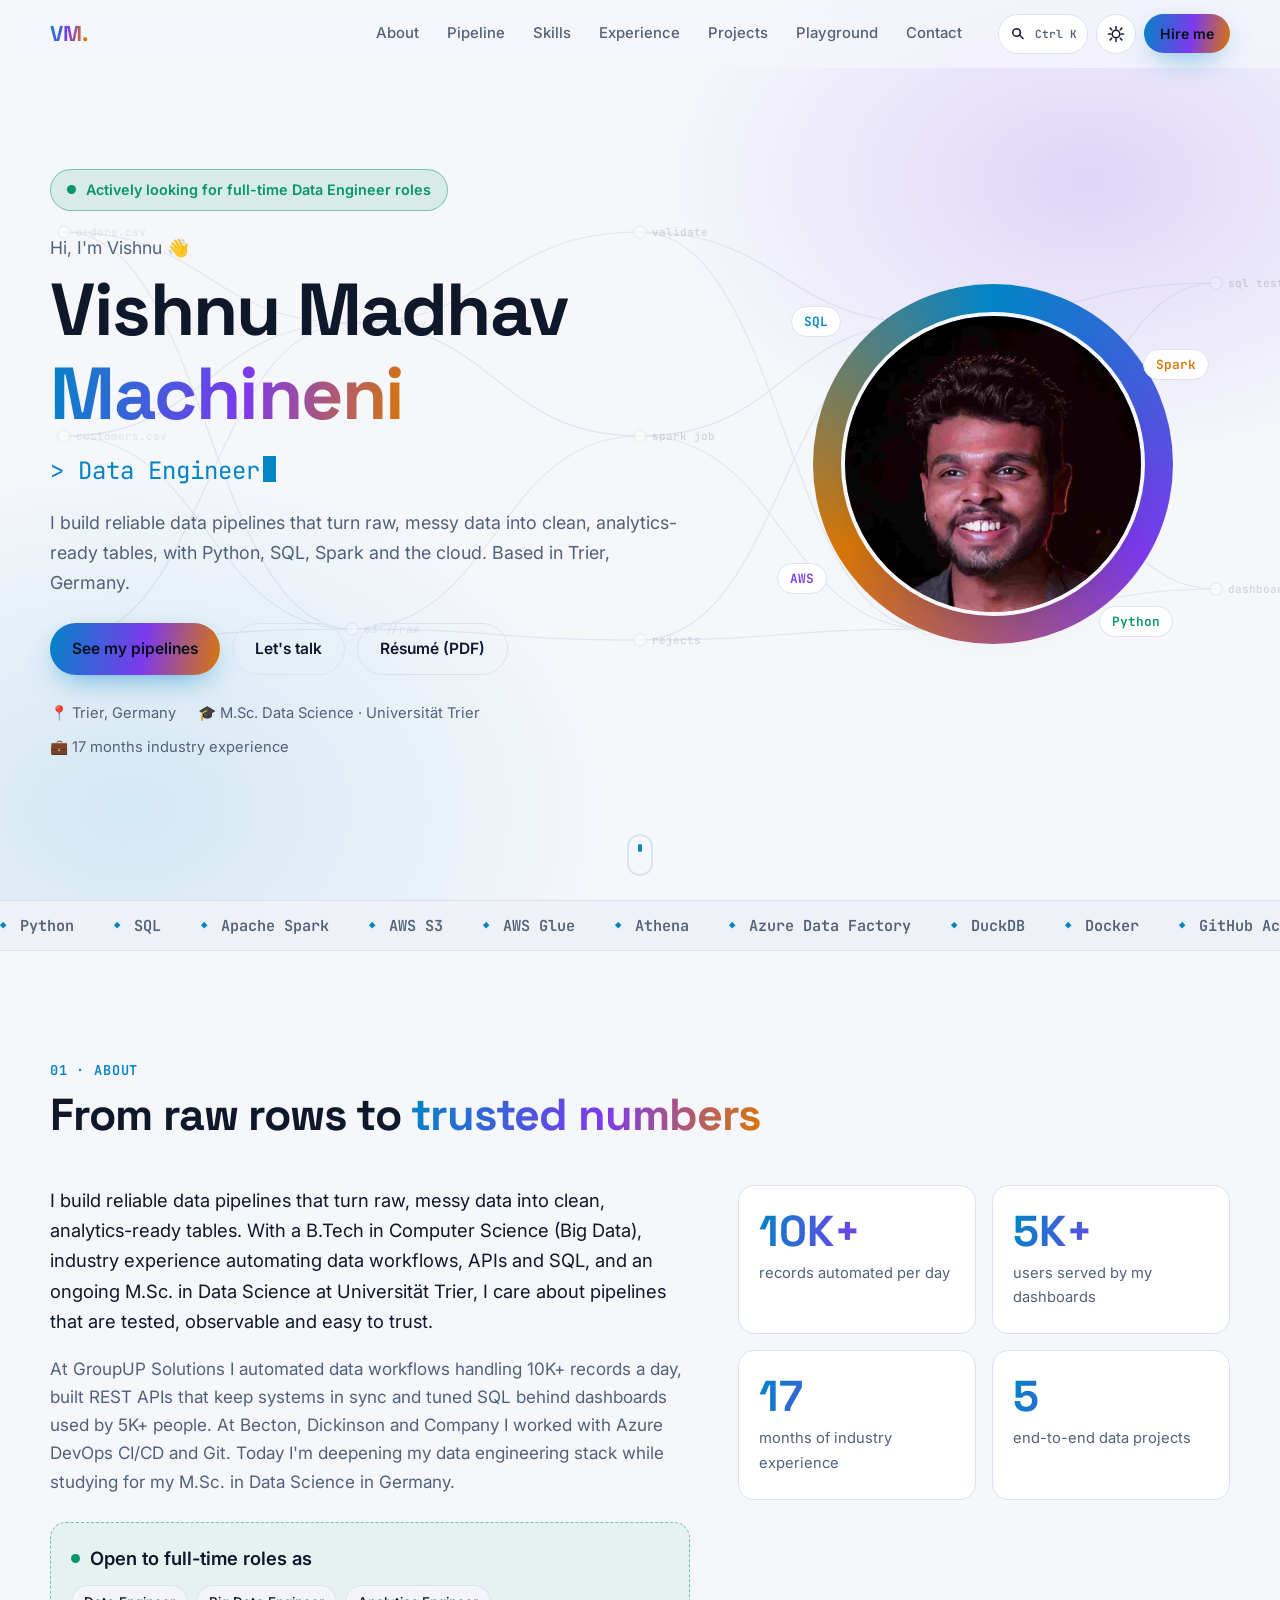
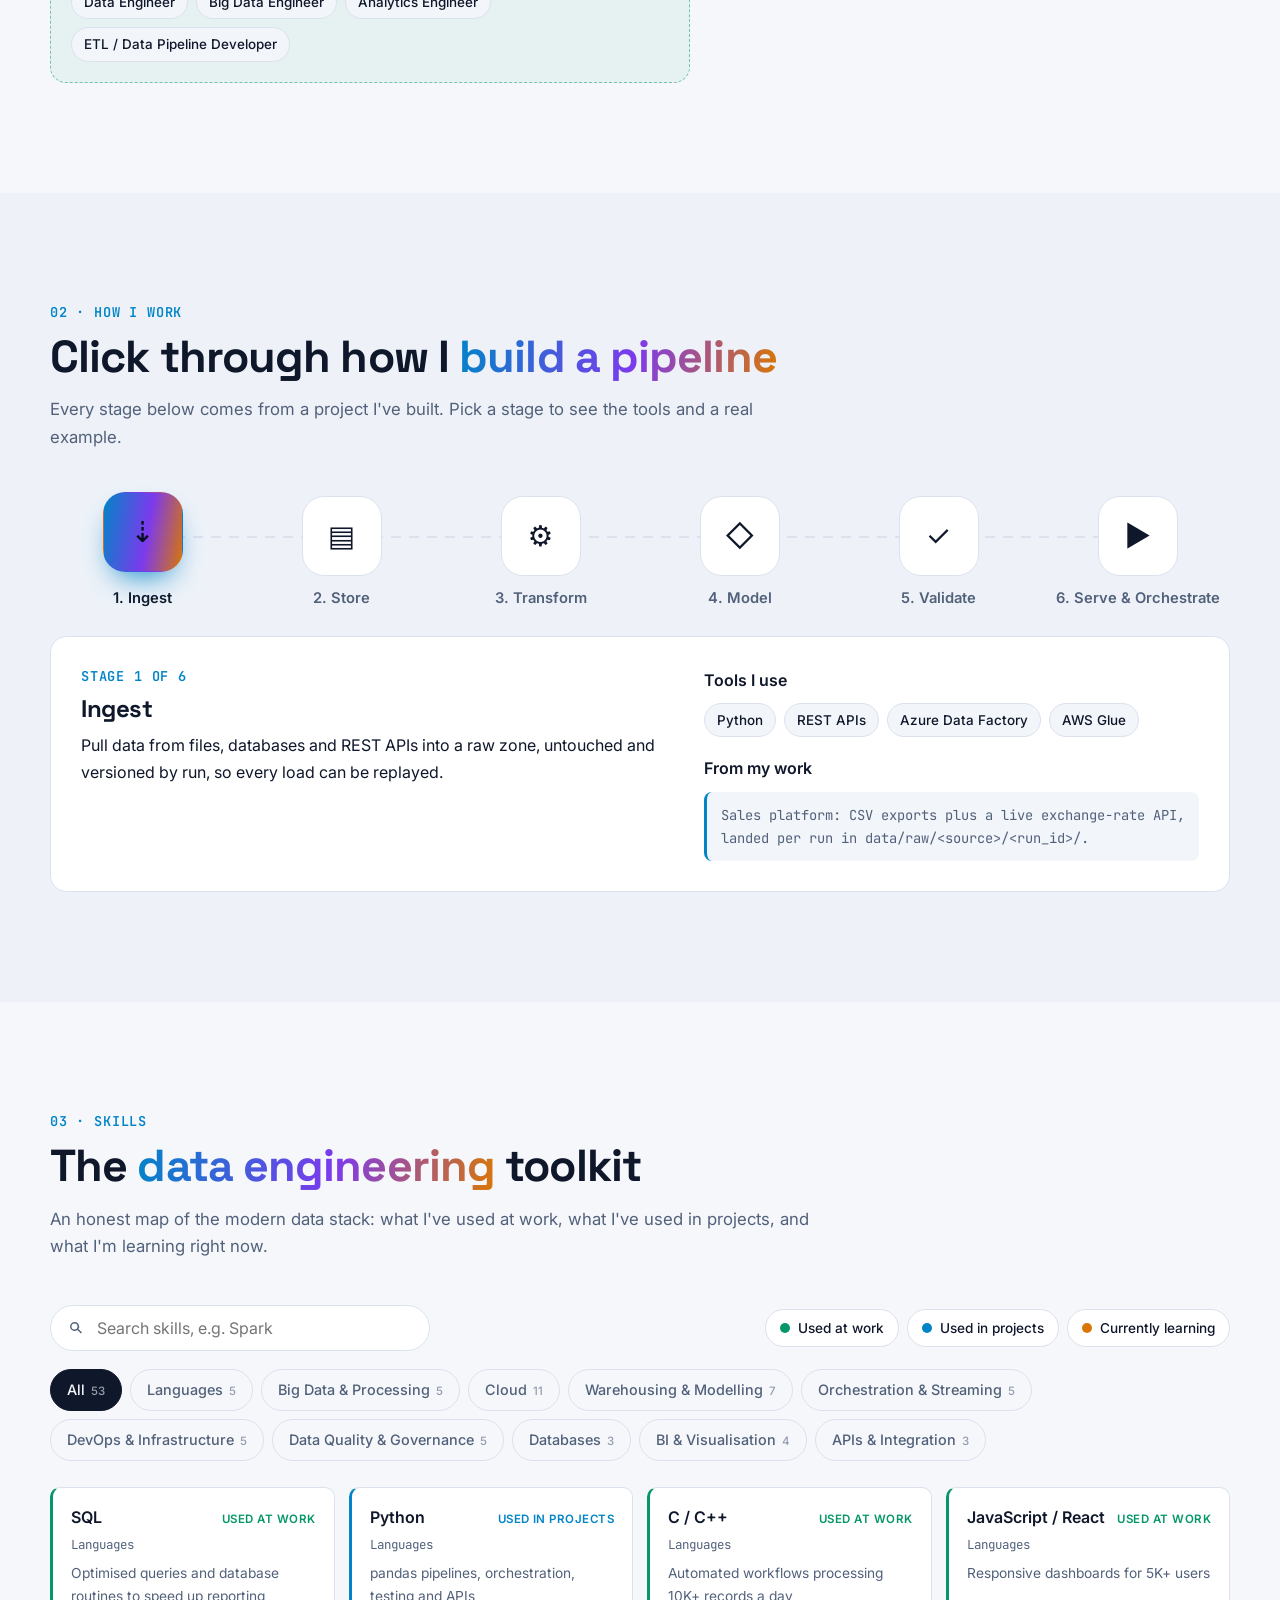
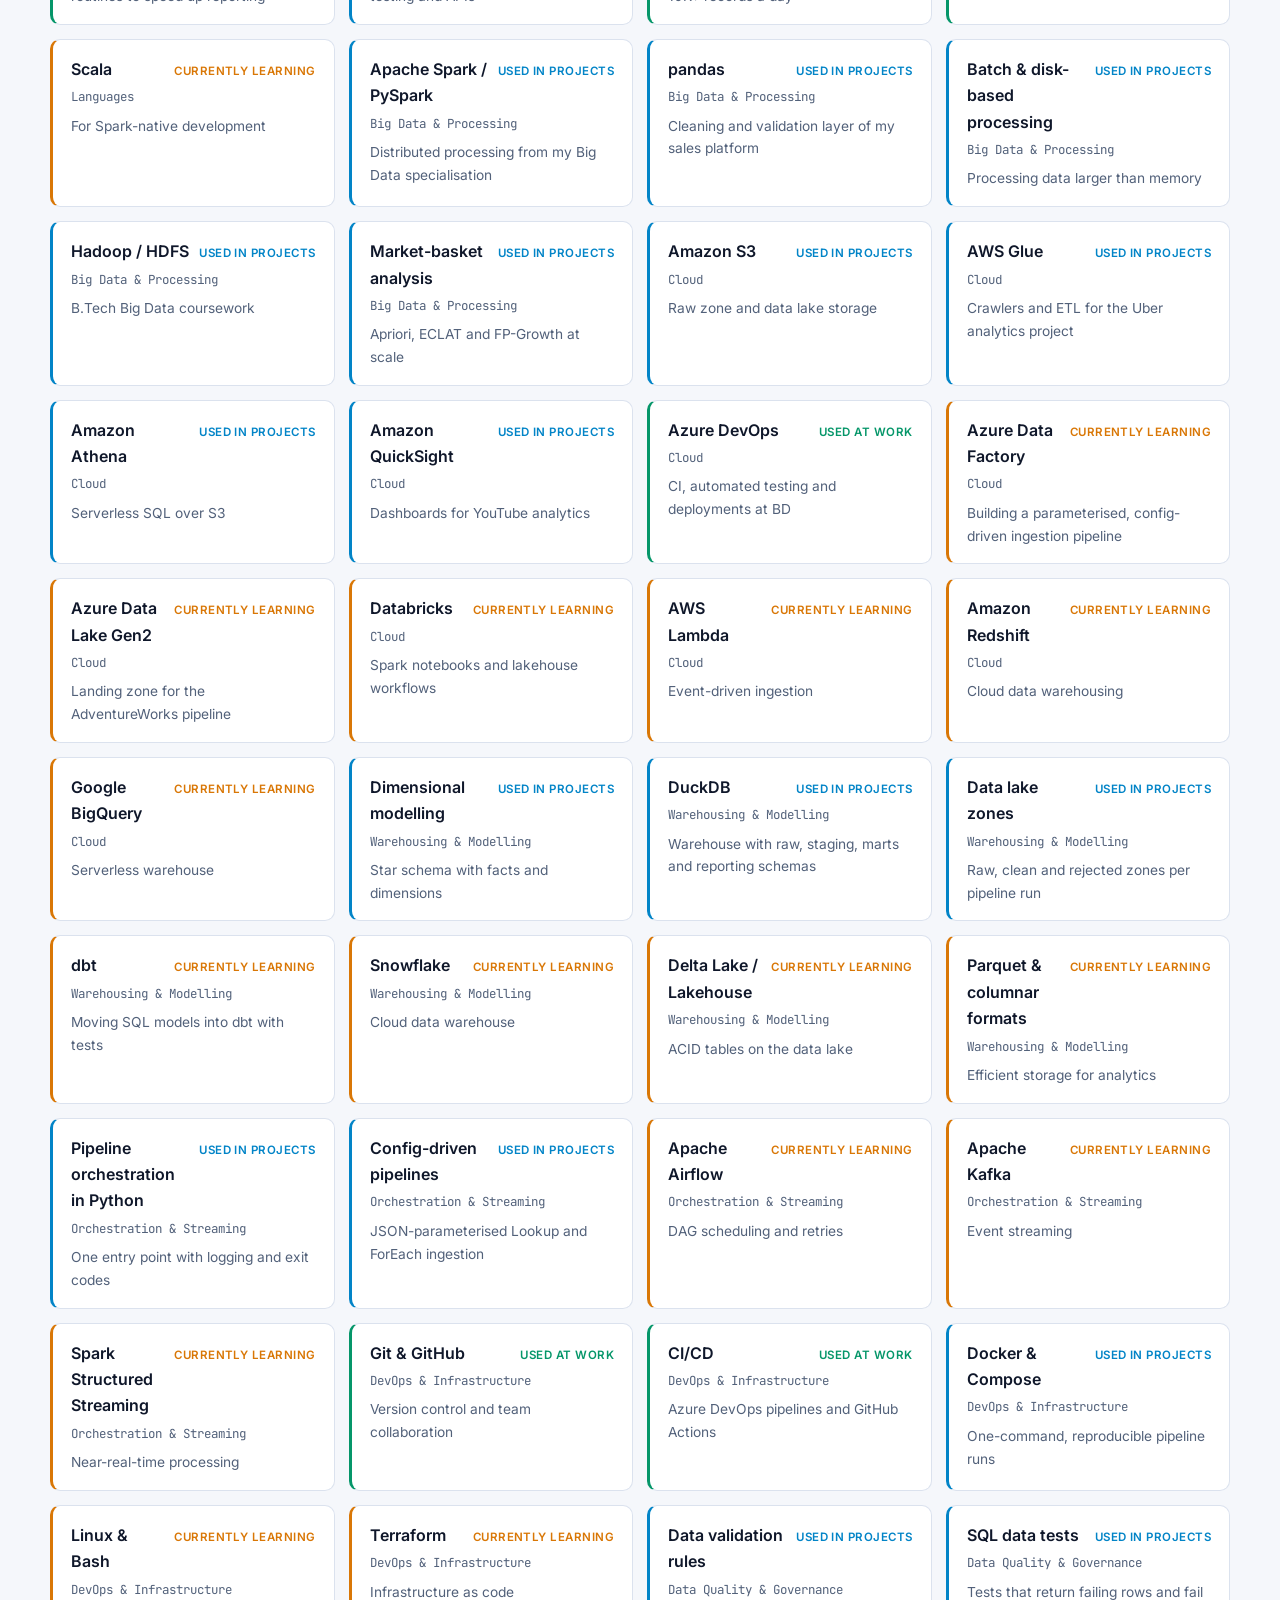
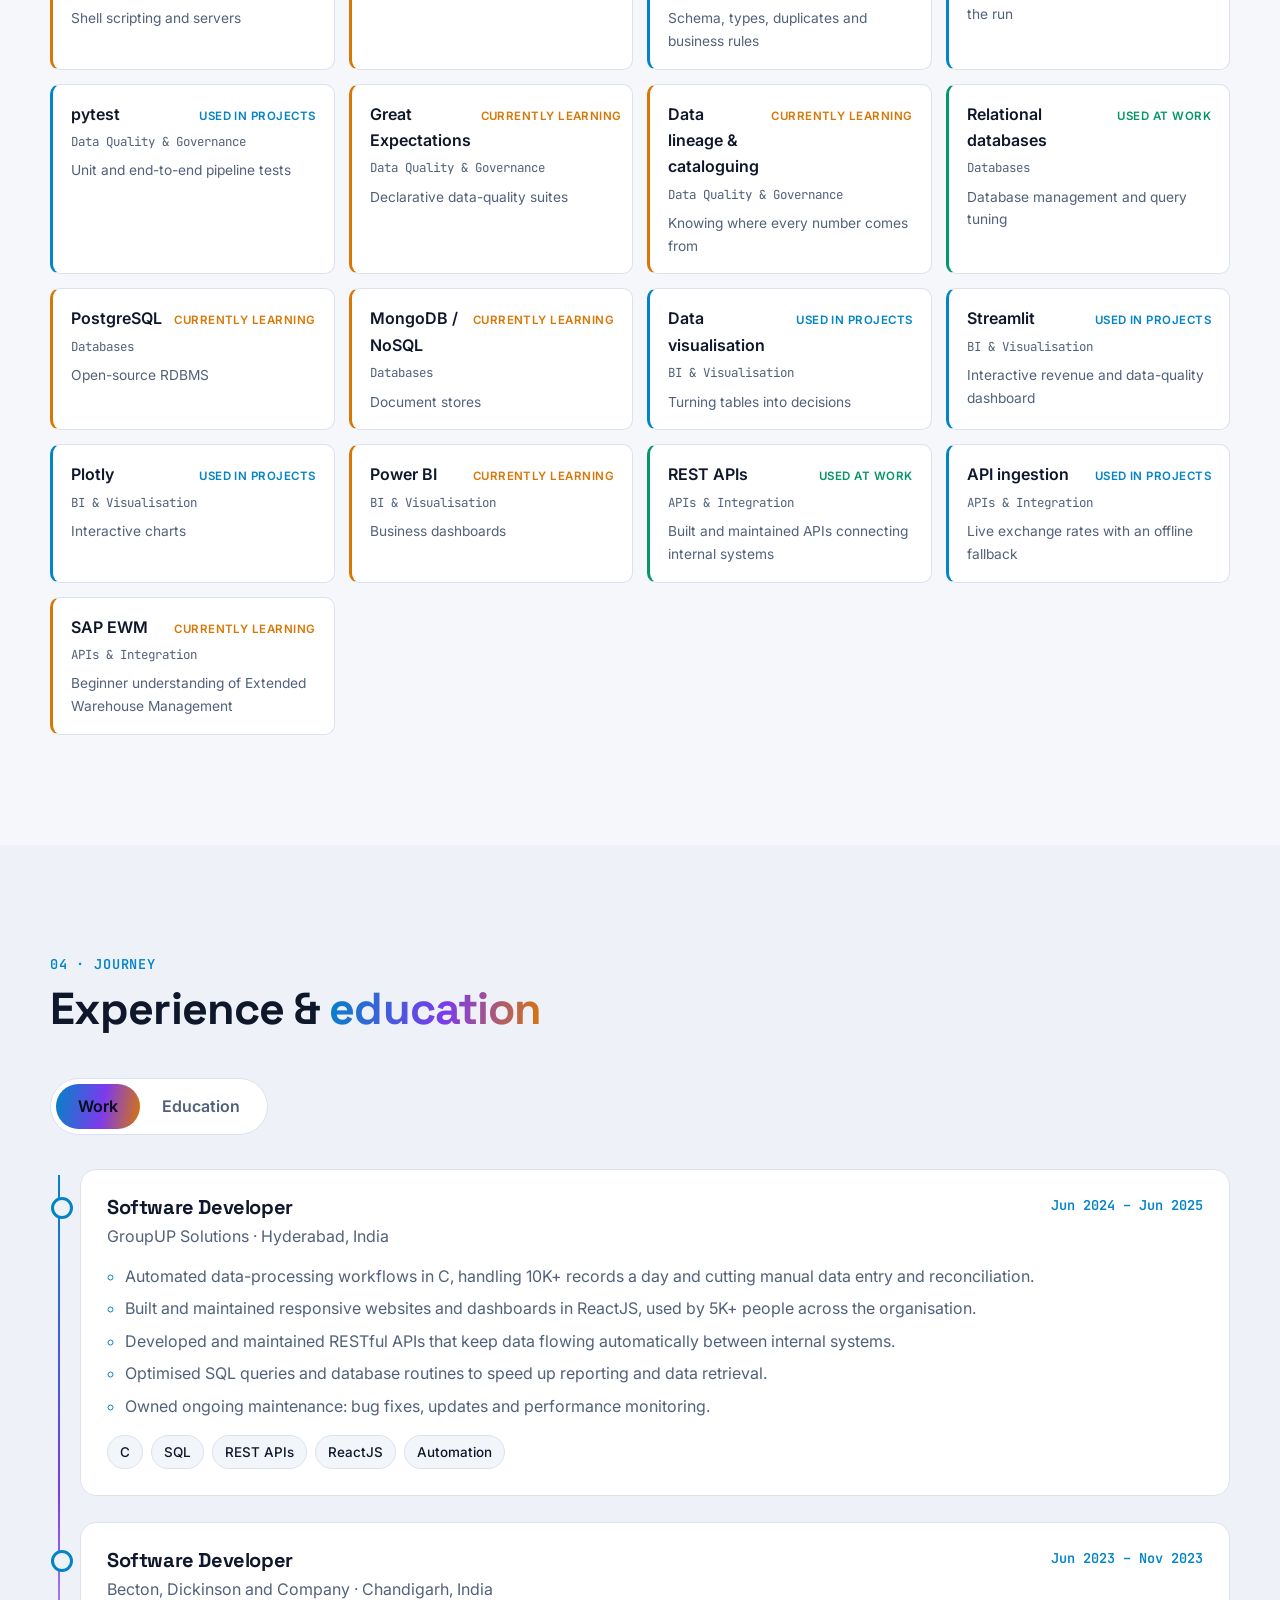
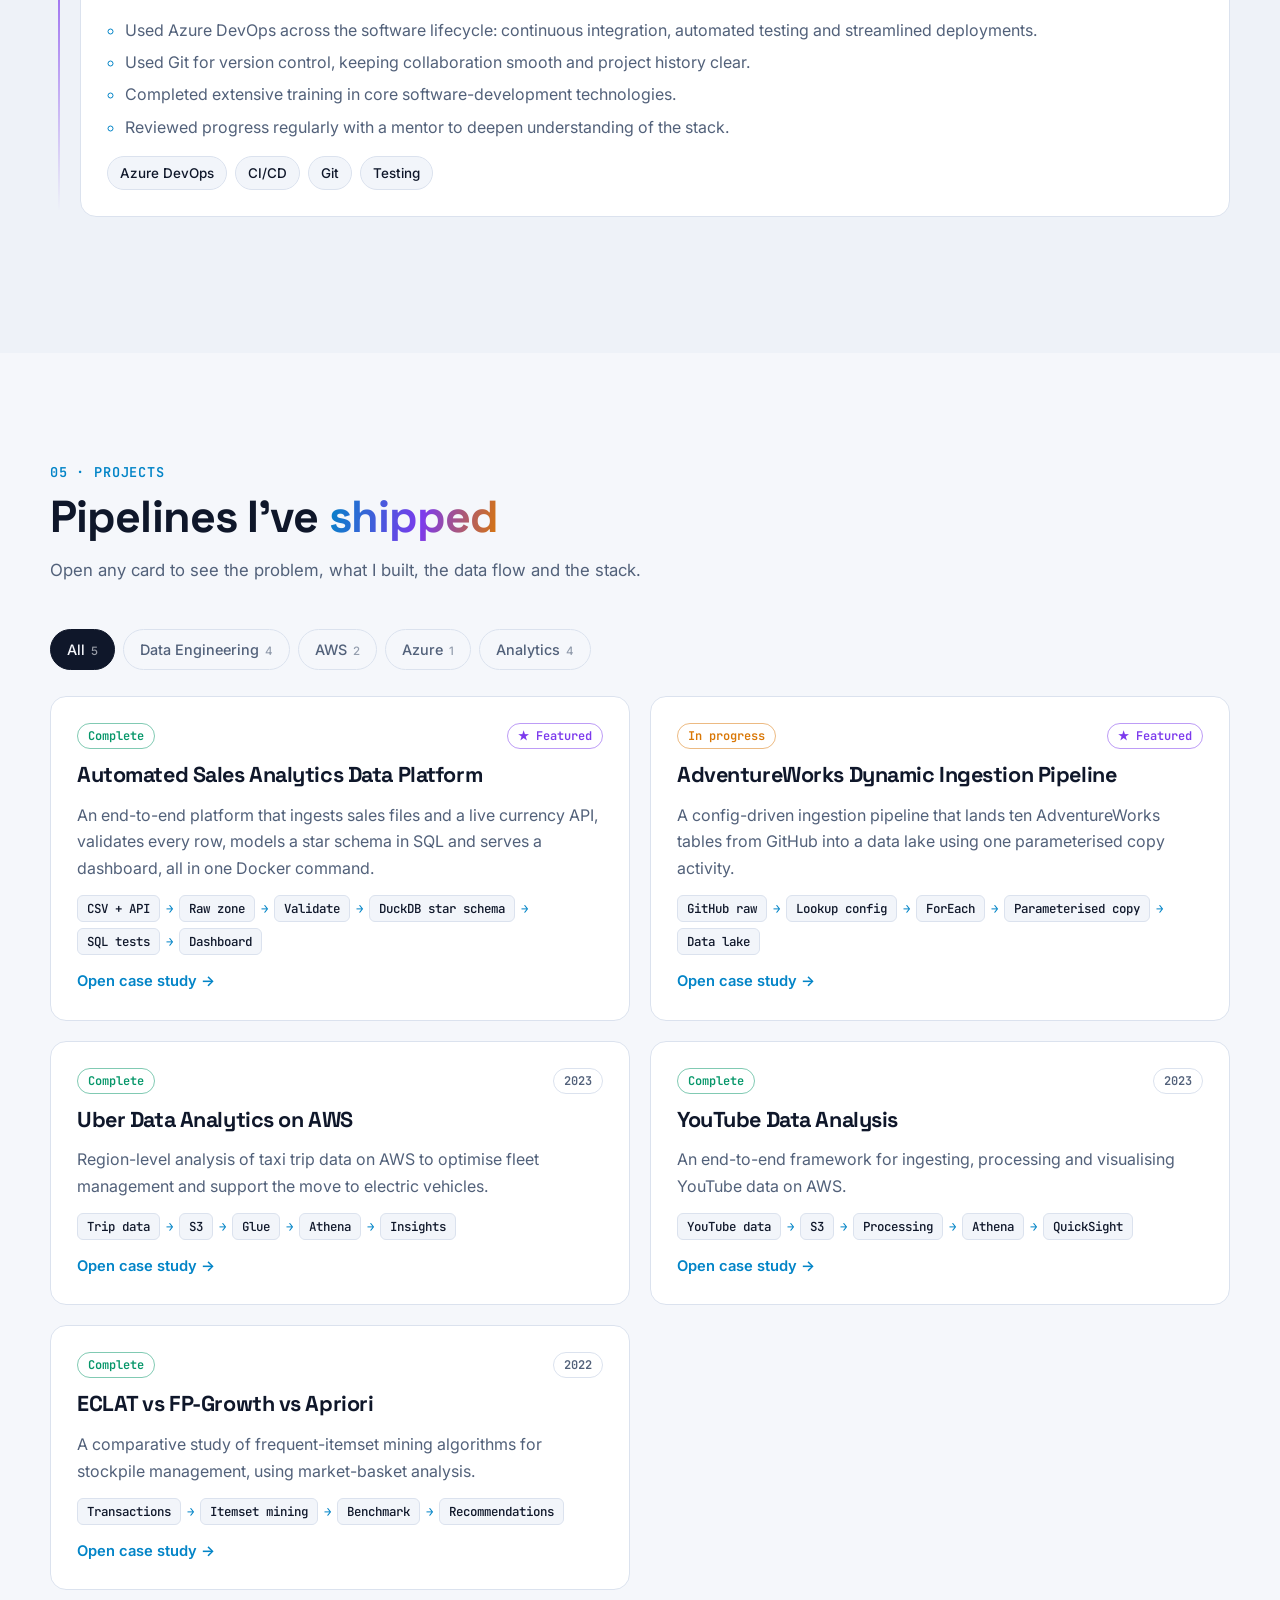
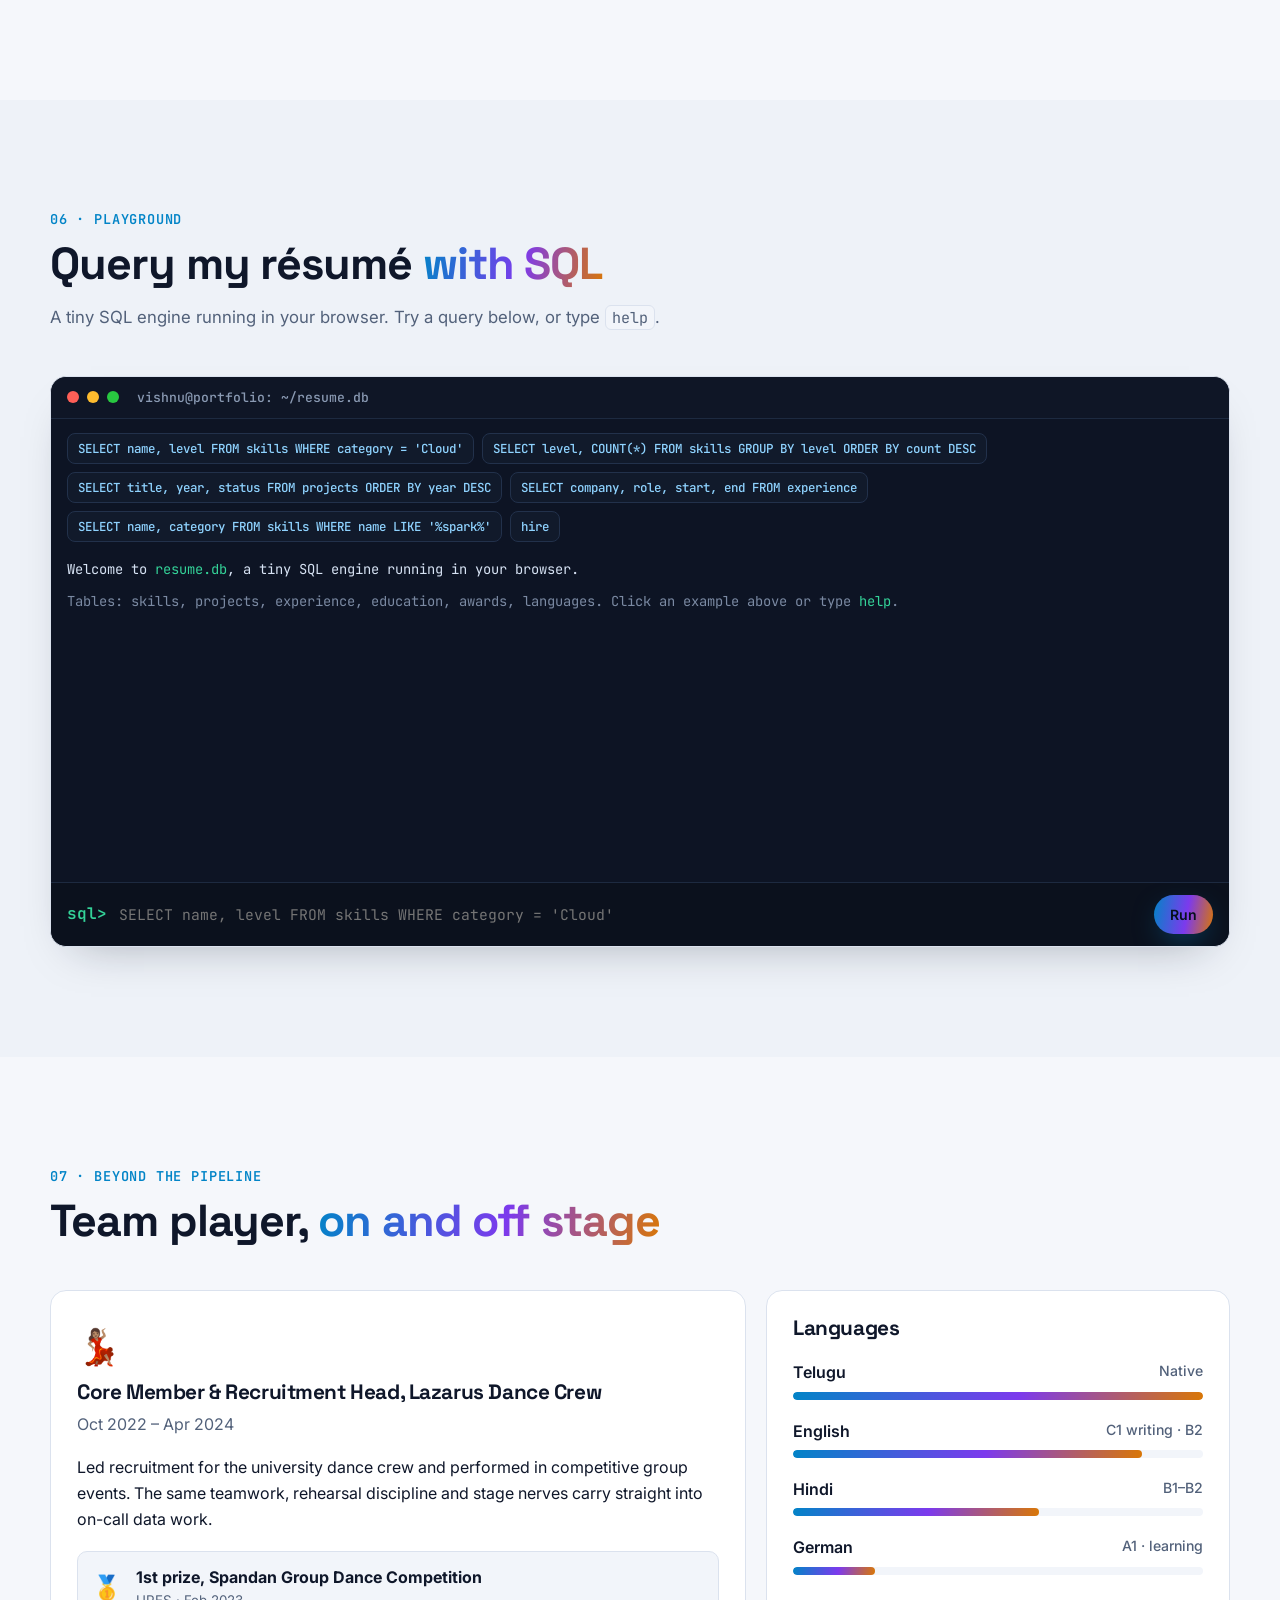
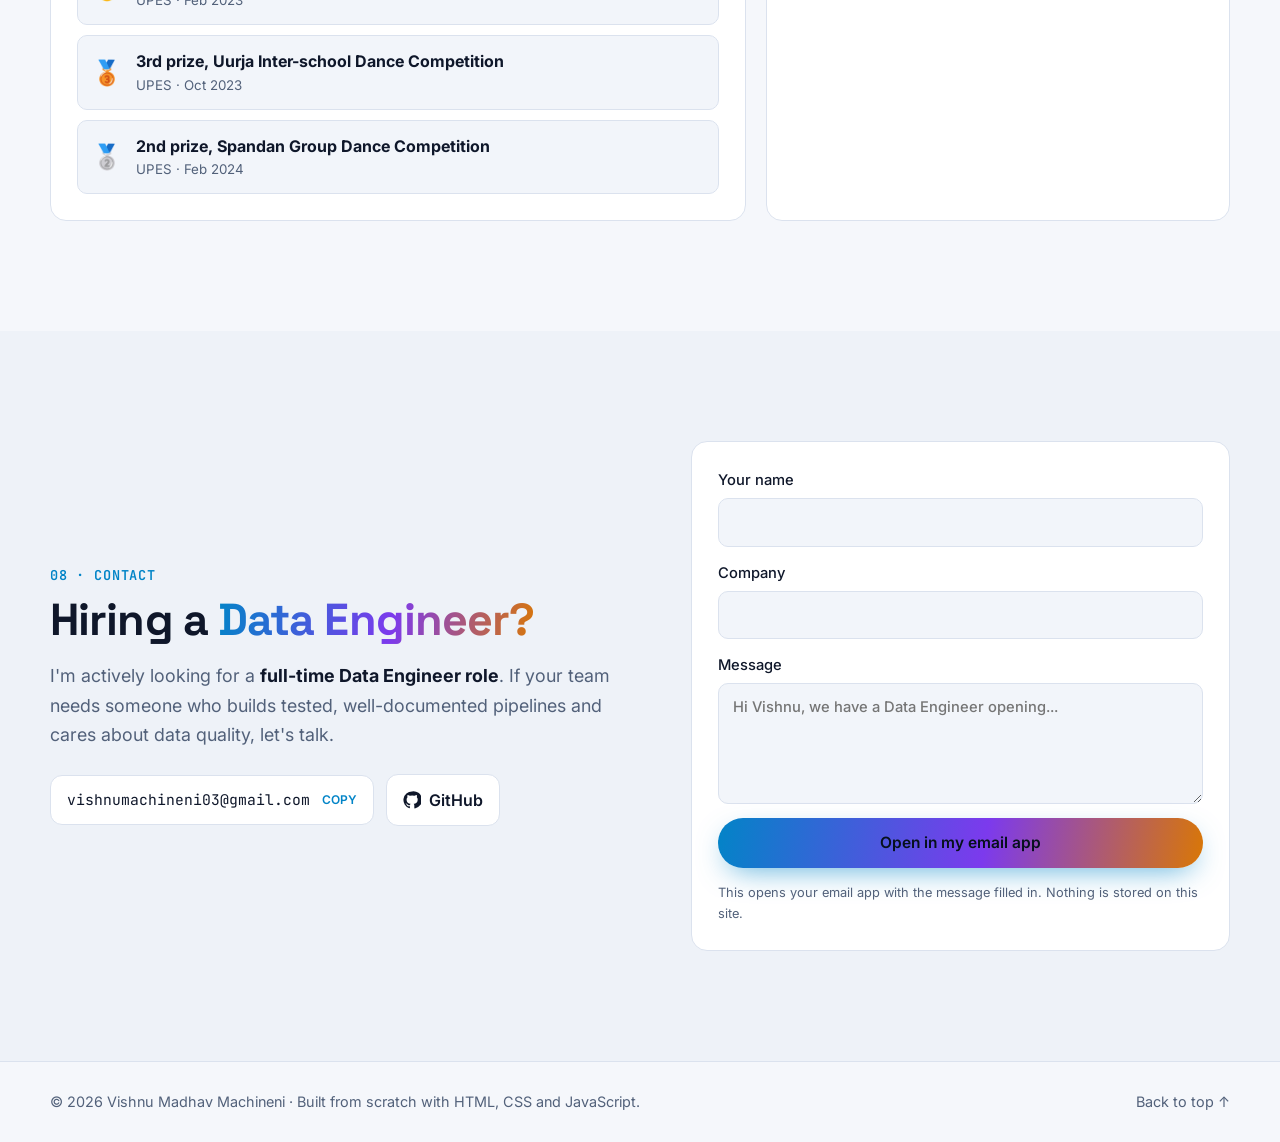
==== index.html @ 9575be9a "Build Data Engineer portfolio site from scratch Interactive single-page portfolio: animated pipeline" ====
<!doctype html>
<html lang="en" data-theme="dark">
<head>
  <meta charset="utf-8">
  <meta name="viewport" content="width=device-width, initial-scale=1">
  <title>Vishnu Madhav Machineni · Data Engineer</title>
  <meta name="description" content="Vishnu Madhav Machineni is a Data Engineer in Trier, Germany building reliable ETL/ELT pipelines with Python, SQL, Spark and AWS/Azure. Actively looking for full-time Data Engineer roles.">
  <meta name="author" content="Vishnu Madhav Machineni">
  <meta name="theme-color" content="#0a0e17">
  <link rel="icon" href="assets/img/favicon.svg" type="image/svg+xml">
  <link rel="canonical" href="https://vishnumac03.github.io/">

  <meta property="og:type" content="website">
  <meta property="og:title" content="Vishnu Madhav Machineni · Data Engineer">
  <meta property="og:description" content="Building reliable data pipelines with Python, SQL, Spark and the cloud. Actively looking for full-time Data Engineer roles.">
  <meta property="og:image" content="https://vishnumac03.github.io/assets/img/og-card.png">
  <meta property="og:url" content="https://vishnumac03.github.io/">
  <meta name="twitter:card" content="summary_large_image">

  <link rel="preconnect" href="https://fonts.googleapis.com">
  <link rel="preconnect" href="https://fonts.gstatic.com" crossorigin>
  <link href="https://fonts.googleapis.com/css2?family=Inter:wght@400;500;600;700&family=JetBrains+Mono:wght@400;600&family=Space+Grotesk:wght@500;600;700&display=swap" rel="stylesheet">
  <link rel="stylesheet" href="assets/css/style.css">

  <script>
    // apply the saved or system theme before first paint
    (function () {
      var t = null;
      try { t = localStorage.getItem("theme"); } catch (e) {}
      if (!t) t = window.matchMedia && window.matchMedia("(prefers-color-scheme: light)").matches ? "light" : "dark";
      document.documentElement.setAttribute("data-theme", t);
    })();
  </script>
  <script type="application/ld+json">
  {
    "@context": "https://schema.org",
    "@type": "Person",
    "name": "Vishnu Madhav Machineni",
    "jobTitle": "Data Engineer",
    "email": "mailto:vishnumachineni03@gmail.com",
    "address": { "@type": "PostalAddress", "addressLocality": "Trier", "addressCountry": "DE" },
    "alumniOf": ["University of Petroleum and Energy Studies"],
    "affiliation": "Universität Trier",
    "sameAs": ["https://github.com/VISHNUMAC03"]
  }
  </script>
</head>
<body>
  <a class="skip-link" href="#main">Skip to content</a>
  <div class="progress" aria-hidden="true"><span id="progress-bar"></span></div>

  <header class="nav" id="nav">
    <div class="nav__inner container">
      <a class="logo" href="#top" aria-label="Back to top">
        <span class="logo__mark">VM</span><span class="logo__dot">.</span>
      </a>
      <nav class="nav__links" id="nav-links" aria-label="Primary">
        <a href="#about">About</a>
        <a href="#pipeline">Pipeline</a>
        <a href="#skills">Skills</a>
        <a href="#experience">Experience</a>
        <a href="#projects">Projects</a>
        <a href="#playground">Playground</a>
        <a href="#contact">Contact</a>
      </nav>
      <div class="nav__actions">
        <button class="icon-btn" id="palette-btn" type="button" aria-label="Open command palette" title="Command palette (Ctrl+K)">
          <svg viewBox="0 0 24 24" aria-hidden="true"><path d="M10 4a6 6 0 1 0 3.9 10.6l4.7 4.7 1.4-1.4-4.7-4.7A6 6 0 0 0 10 4Zm0 2a4 4 0 1 1 0 8 4 4 0 0 1 0-8Z"/></svg>
          <kbd>Ctrl K</kbd>
        </button>
        <button class="icon-btn" id="theme-btn" type="button" aria-label="Toggle light and dark theme">
          <svg class="i-sun" viewBox="0 0 24 24" aria-hidden="true"><path d="M12 7a5 5 0 1 0 0 10 5 5 0 0 0 0-10Zm0-5h0v3m0 14v3M4.2 4.2l2.1 2.1m11.4 11.4 2.1 2.1M2 12h3m14 0h3M4.2 19.8l2.1-2.1M17.7 6.3l2.1-2.1" stroke="currentColor" stroke-width="2" fill="none" stroke-linecap="round"/></svg>
          <svg class="i-moon" viewBox="0 0 24 24" aria-hidden="true"><path d="M20 14.5A8.5 8.5 0 0 1 9.5 4a8.5 8.5 0 1 0 10.5 10.5Z"/></svg>
        </button>
        <a class="btn btn--small btn--primary nav__hire" href="#contact">Hire me</a>
        <button class="icon-btn nav__burger" id="burger" type="button" aria-label="Open menu" aria-expanded="false" aria-controls="nav-links">
          <span></span><span></span><span></span>
        </button>
      </div>
    </div>
  </header>

  <main id="main">
    <!-- HERO -->
    <section class="hero" id="top">
      <canvas id="hero-canvas" aria-hidden="true"></canvas>
      <div class="container hero__grid">
        <div class="hero__copy">
          <a class="status" href="#contact">
            <span class="status__dot"></span>
            Actively looking for full-time Data Engineer roles
          </a>
          <p class="hero__hello">Hi, I'm Vishnu 👋</p>
          <h1 class="hero__name">Vishnu Madhav <span class="grad">Machineni</span></h1>
          <p class="hero__role" aria-live="polite">
            <span class="mono">&gt;</span> <span id="typed">Data Engineer</span><span class="caret" aria-hidden="true"></span>
          </p>
          <p class="hero__lead">
            I build reliable data pipelines that turn raw, messy data into clean, analytics-ready tables,
            with Python, SQL, Spark and the cloud. Based in Trier, Germany.
          </p>
          <div class="hero__cta">
            <a class="btn btn--primary" href="#projects">See my pipelines</a>
            <a class="btn btn--ghost" href="#contact">Let's talk</a>
            <button class="btn btn--ghost" type="button" data-action="print">Résumé (PDF)</button>
          </div>
          <ul class="hero__meta">
            <li><span class="mono">📍</span> Trier, Germany</li>
            <li><span class="mono">🎓</span> M.Sc. Data Science · Universität Trier</li>
            <li><span class="mono">💼</span> 17 months industry experience</li>
          </ul>
        </div>
        <div class="hero__visual">
          <div class="avatar">
            <div class="avatar__ring"></div>
            <picture>
              <source srcset="assets/img/vishnu.webp" type="image/webp">
              <img src="assets/img/vishnu.jpg" alt="Portrait of Vishnu Madhav Machineni" width="440" height="440">
            </picture>
            <span class="orbit orbit--1">SQL</span>
            <span class="orbit orbit--2">Spark</span>
            <span class="orbit orbit--3">AWS</span>
            <span class="orbit orbit--4">Python</span>
          </div>
        </div>
      </div>
      <a class="scroll-cue" href="#about" aria-label="Scroll to About"><span></span></a>
    </section>

    <!-- MARQUEE -->
    <div class="marquee" aria-hidden="true"><div class="marquee__track" id="marquee"></div></div>

    <!-- ABOUT -->
    <section class="section" id="about">
      <div class="container">
        <header class="section__head reveal">
          <p class="eyebrow">01 · About</p>
          <h2>From raw rows to <span class="grad">trusted numbers</span></h2>
        </header>
        <div class="about reveal">
          <div class="about__text">
            <p id="about-summary"></p>
            <p>
              At GroupUP Solutions I automated data workflows handling 10K+ records a day, built REST APIs that keep
              systems in sync and tuned SQL behind dashboards used by 5K+ people. At Becton, Dickinson and Company I
              worked with Azure DevOps CI/CD and Git. Today I'm deepening my data engineering stack while studying for
              my M.Sc. in Data Science in Germany.
            </p>
            <div class="looking">
              <p class="looking__title"><span class="status__dot"></span> Open to full-time roles as</p>
              <ul class="chips" id="looking-for"></ul>
            </div>
          </div>
          <div class="stats" id="stats"></div>
        </div>
      </div>
    </section>

    <!-- PIPELINE -->
    <section class="section section--alt" id="pipeline">
      <div class="container">
        <header class="section__head reveal">
          <p class="eyebrow">02 · How I work</p>
          <h2>Click through how I <span class="grad">build a pipeline</span></h2>
          <p class="section__sub">Every stage below comes from a project I've built. Pick a stage to see the tools and a real example.</p>
        </header>
        <div class="pipe reveal">
          <div class="pipe__stages" id="pipe-stages" role="tablist" aria-label="Pipeline stages"></div>
          <div class="pipe__panel" id="pipe-panel" role="tabpanel" aria-live="polite"></div>
        </div>
      </div>
    </section>

    <!-- SKILLS -->
    <section class="section" id="skills">
      <div class="container">
        <header class="section__head reveal">
          <p class="eyebrow">03 · Skills</p>
          <h2>The <span class="grad">data engineering</span> toolkit</h2>
          <p class="section__sub">An honest map of the modern data stack: what I've used at work, what I've used in projects, and what I'm learning right now.</p>
        </header>
        <div class="skills-tools reveal">
          <label class="search">
            <svg viewBox="0 0 24 24" aria-hidden="true"><path d="M10 4a6 6 0 1 0 3.9 10.6l4.7 4.7 1.4-1.4-4.7-4.7A6 6 0 0 0 10 4Zm0 2a4 4 0 1 1 0 8 4 4 0 0 1 0-8Z"/></svg>
            <input id="skill-search" type="search" placeholder="Search skills, e.g. Spark" aria-label="Search skills">
          </label>
          <div class="legend" id="skill-legend" role="group" aria-label="Filter by experience level"></div>
        </div>
        <div class="filters reveal" id="skill-filters" role="group" aria-label="Filter by category"></div>
        <div class="skills-grid" id="skills-grid"></div>
        <p class="empty" id="skills-empty" hidden>No skills match that search.</p>
      </div>
    </section>

    <!-- EXPERIENCE -->
    <section class="section section--alt" id="experience">
      <div class="container">
        <header class="section__head reveal">
          <p class="eyebrow">04 · Journey</p>
          <h2>Experience &amp; <span class="grad">education</span></h2>
        </header>
        <div class="tabs reveal" role="tablist" aria-label="Journey">
          <button class="tab is-active" role="tab" aria-selected="true" data-tab="work" type="button">Work</button>
          <button class="tab" role="tab" aria-selected="false" data-tab="edu" type="button">Education</button>
        </div>
        <ol class="timeline" id="timeline"></ol>
      </div>
    </section>

    <!-- PROJECTS -->
    <section class="section" id="projects">
      <div class="container">
        <header class="section__head reveal">
          <p class="eyebrow">05 · Projects</p>
          <h2>Pipelines I've <span class="grad">shipped</span></h2>
          <p class="section__sub">Open any card to see the problem, what I built, the data flow and the stack.</p>
        </header>
        <div class="filters reveal" id="project-filters" role="group" aria-label="Filter projects"></div>
        <div class="projects" id="projects-grid"></div>
      </div>
    </section>

    <!-- PLAYGROUND -->
    <section class="section section--alt" id="playground">
      <div class="container">
        <header class="section__head reveal">
          <p class="eyebrow">06 · Playground</p>
          <h2>Query my résumé <span class="grad">with SQL</span></h2>
          <p class="section__sub">A tiny SQL engine running in your browser. Try a query below, or type <code>help</code>.</p>
        </header>
        <div class="console reveal">
          <div class="console__bar">
            <span class="dot dot--r"></span><span class="dot dot--y"></span><span class="dot dot--g"></span>
            <span class="console__title">vishnu@portfolio: ~/resume.db</span>
          </div>
          <div class="console__examples" id="sql-examples"></div>
          <div class="console__out" id="console-out" aria-live="polite"></div>
          <form class="console__in" id="console-form" autocomplete="off">
            <label for="console-input" class="mono prompt">sql&gt;</label>
            <input id="console-input" type="text" spellcheck="false" placeholder="SELECT name, level FROM skills WHERE category = 'Cloud'" aria-label="SQL query or command">
            <button class="btn btn--small btn--primary" type="submit">Run</button>
          </form>
        </div>
      </div>
    </section>

    <!-- BEYOND -->
    <section class="section" id="beyond">
      <div class="container">
        <header class="section__head reveal">
          <p class="eyebrow">07 · Beyond the pipeline</p>
          <h2>Team player, <span class="grad">on and off stage</span></h2>
        </header>
        <div class="beyond reveal">
          <article class="card card--glow beyond__dance">
            <p class="beyond__emoji" aria-hidden="true">💃🏽</p>
            <h3 id="lead-title"></h3>
            <p class="muted" id="lead-dates"></p>
            <p id="lead-text"></p>
            <ul class="awards" id="awards"></ul>
          </article>
          <article class="card beyond__langs">
            <h3>Languages</h3>
            <ul class="langs" id="langs"></ul>
          </article>
        </div>
      </div>
    </section>

    <!-- CONTACT -->
    <section class="section section--alt" id="contact">
      <div class="container">
        <div class="contact reveal">
          <div class="contact__copy">
            <p class="eyebrow">08 · Contact</p>
            <h2>Hiring a <span class="grad">Data Engineer?</span></h2>
            <p class="contact__lead">
              I'm actively looking for a <strong>full-time Data Engineer role</strong>. If your team needs someone who
              builds tested, well-documented pipelines and cares about data quality, let's talk.
            </p>
            <div class="contact__quick">
              <button class="copy" type="button" id="copy-email" aria-label="Copy email address">
                <span class="mono" id="email-text">vishnumachineni03@gmail.com</span>
                <span class="copy__hint">Copy</span>
              </button>
              <div class="socials" id="socials"></div>
            </div>
          </div>
          <form class="contact__form card" id="contact-form">
            <label>Your name<input name="name" required autocomplete="name"></label>
            <label>Company<input name="company" autocomplete="organization"></label>
            <label>Message<textarea name="message" rows="4" required placeholder="Hi Vishnu, we have a Data Engineer opening..."></textarea></label>
            <button class="btn btn--primary" type="submit">Open in my email app</button>
            <p class="form-note muted">This opens your email app with the message filled in. Nothing is stored on this site.</p>
          </form>
        </div>
      </div>
    </section>
  </main>

  <footer class="footer">
    <div class="container footer__inner">
      <p>© <span id="year">2026</span> Vishnu Madhav Machineni · Built from scratch with HTML, CSS and JavaScript.</p>
      <a href="#top" class="muted">Back to top ↑</a>
    </div>
  </footer>

  <!-- project modal -->
  <dialog class="modal" id="project-modal" aria-labelledby="modal-title">
    <div class="modal__body" id="modal-body"></div>
  </dialog>

  <!-- command palette -->
  <dialog class="palette" id="palette" aria-label="Command palette">
    <input id="palette-input" type="text" placeholder="Type a command or section…" aria-label="Search commands">
    <ul id="palette-list" role="listbox"></ul>
  </dialog>

  <div class="toast" id="toast" role="status" aria-live="polite"></div>

  <!-- print-only résumé -->
  <article id="print-resume" aria-hidden="true"></article>

  <noscript><p class="noscript">This site works best with JavaScript enabled. Contact: vishnumachineni03@gmail.com</p></noscript>

  <script src="assets/js/data.js"></script>
  <script src="assets/js/main.js"></script>
</body>
</html>
---- assets/css/style.css ----
/* ============================================================
   Vishnu Madhav Machineni · Data Engineer portfolio
   ============================================================ */

:root {
  --bg: #0a0e17;
  --bg-2: #0d1320;
  --surface: #121a2a;
  --surface-2: #172238;
  --border: #22314b;
  --text: #e8eef8;
  --muted: #9aa9c0;
  --accent: #38bdf8;
  --accent-2: #a78bfa;
  --accent-3: #f59e0b;
  --ok: #34d399;
  --danger: #f87171;
  --grad: linear-gradient(100deg, var(--accent) 0%, var(--accent-2) 55%, var(--accent-3) 100%);
  --shadow: 0 20px 50px -20px rgba(0, 0, 0, 0.6);
  --radius: 16px;
  --radius-sm: 10px;
  --font: "Inter", system-ui, -apple-system, "Segoe UI", Roboto, sans-serif;
  --font-head: "Space Grotesk", var(--font);
  --font-mono: "JetBrains Mono", ui-monospace, "Cascadia Code", Consolas, monospace;
  --nav-h: 68px;
  color-scheme: dark;
}

:root[data-theme="light"] {
  --bg: #f5f7fb;
  --bg-2: #eef2f8;
  --surface: #ffffff;
  --surface-2: #f2f5fa;
  --border: #dbe2ee;
  --text: #0f172a;
  --muted: #52617a;
  --accent: #0284c7;
  --accent-2: #7c3aed;
  --accent-3: #d97706;
  --ok: #059669;
  --danger: #dc2626;
  --shadow: 0 20px 45px -25px rgba(15, 23, 42, 0.35);
  color-scheme: light;
}

* { box-sizing: border-box; }
html { scroll-behavior: smooth; scroll-padding-top: calc(var(--nav-h) + 12px); -webkit-text-size-adjust: 100%; }
body {
  margin: 0;
  background: var(--bg);
  color: var(--text);
  font: 400 16px/1.65 var(--font);
  -webkit-font-smoothing: antialiased;
  overflow-x: hidden;
}
img { max-width: 100%; display: block; }
a { color: inherit; text-decoration: none; }
button { font: inherit; color: inherit; }
h1, h2, h3 { font-family: var(--font-head); line-height: 1.15; margin: 0; letter-spacing: -0.02em; }
h2 { font-size: clamp(1.9rem, 4vw, 2.8rem); }
h3 { font-size: 1.2rem; }
p { margin: 0 0 1em; }
code, .mono { font-family: var(--font-mono); }
code { font-size: 0.9em; background: var(--surface-2); border: 1px solid var(--border); padding: 0.1em 0.4em; border-radius: 6px; }
.muted { color: var(--muted); }
.grad { background: var(--grad); -webkit-background-clip: text; background-clip: text; color: transparent; }
.container { width: min(1180px, 100% - 32px); margin-inline: auto; }
:focus-visible { outline: 2px solid var(--accent); outline-offset: 3px; border-radius: 6px; }

.skip-link { position: absolute; left: -999px; top: 8px; z-index: 100; background: var(--accent); color: #001018; padding: 8px 14px; border-radius: 8px; }
.skip-link:focus { left: 12px; }

/* ---------- progress + nav ---------- */
.progress { position: fixed; inset: 0 0 auto 0; height: 3px; z-index: 60; }
.progress span { display: block; height: 100%; width: 0; background: var(--grad); transition: width 0.1s linear; }

.nav {
  position: fixed; inset: 0 0 auto 0; height: var(--nav-h); z-index: 50;
  background: color-mix(in srgb, var(--bg) 72%, transparent);
  backdrop-filter: saturate(140%) blur(14px);
  -webkit-backdrop-filter: saturate(140%) blur(14px);
  border-bottom: 1px solid transparent;
  transition: border-color 0.3s, background 0.3s;
}
.nav.is-scrolled { border-bottom-color: var(--border); }
.nav__inner { height: 100%; display: flex; align-items: center; gap: 24px; }
.logo { font-family: var(--font-head); font-weight: 700; font-size: 1.35rem; display: flex; align-items: baseline; }
.logo__mark { background: var(--grad); -webkit-background-clip: text; background-clip: text; color: transparent; }
.logo__dot { color: var(--accent-3); }
.nav__links { display: flex; gap: 4px; margin-left: auto; }
.nav__links a { padding: 8px 12px; border-radius: 999px; color: var(--muted); font-size: 0.93rem; font-weight: 500; transition: color 0.2s, background 0.2s; }
.nav__links a:hover { color: var(--text); }
.nav__links a.is-active { color: var(--text); background: var(--surface-2); }
.nav__actions { display: flex; align-items: center; gap: 8px; }
.icon-btn {
  display: inline-flex; align-items: center; justify-content: center; gap: 8px;
  height: 40px; min-width: 40px; padding: 0 10px;
  border: 1px solid var(--border); border-radius: 999px; background: var(--surface); cursor: pointer;
  transition: border-color 0.2s, transform 0.2s;
}
.icon-btn:hover { border-color: var(--accent); }
.icon-btn svg { width: 18px; height: 18px; fill: currentColor; }
.icon-btn kbd { font: 600 0.7rem var(--font-mono); color: var(--muted); }
#theme-btn .i-sun { display: none; }
:root[data-theme="light"] #theme-btn .i-sun { display: block; }
:root[data-theme="light"] #theme-btn .i-moon { display: none; }
.nav__burger { display: none; flex-direction: column; gap: 4px; }
.nav__burger span { width: 16px; height: 2px; background: currentColor; border-radius: 2px; transition: transform 0.25s, opacity 0.25s; }
.nav__burger[aria-expanded="true"] span:nth-child(1) { transform: translateY(6px) rotate(45deg); }
.nav__burger[aria-expanded="true"] span:nth-child(2) { opacity: 0; }
.nav__burger[aria-expanded="true"] span:nth-child(3) { transform: translateY(-6px) rotate(-45deg); }

/* ---------- buttons ---------- */
.btn {
  display: inline-flex; align-items: center; justify-content: center; gap: 8px;
  padding: 12px 22px; border-radius: 999px; font-weight: 600; font-size: 0.97rem;
  border: 1px solid var(--border); background: var(--surface); cursor: pointer;
  transition: transform 0.2s, box-shadow 0.25s, border-color 0.2s, background 0.2s;
}
.btn:hover { transform: translateY(-2px); border-color: var(--accent); }
.btn--primary { background: var(--grad); border: 0; color: #06101c; box-shadow: 0 10px 30px -10px color-mix(in srgb, var(--accent) 70%, transparent); }
.btn--primary:hover { box-shadow: 0 14px 34px -10px color-mix(in srgb, var(--accent-2) 80%, transparent); }
.btn--ghost { background: transparent; }
.btn--small { padding: 8px 16px; font-size: 0.88rem; }

/* ---------- hero ---------- */
.hero { position: relative; min-height: 100svh; display: flex; align-items: center; padding: calc(var(--nav-h) + 40px) 0 80px; overflow: hidden; }
#hero-canvas { position: absolute; inset: 0; width: 100%; height: 100%; opacity: 0.9; }
.hero::after {
  content: ""; position: absolute; inset: 0; pointer-events: none;
  background:
    radial-gradient(600px 400px at 85% 20%, color-mix(in srgb, var(--accent-2) 18%, transparent), transparent 70%),
    radial-gradient(700px 500px at 10% 90%, color-mix(in srgb, var(--accent) 14%, transparent), transparent 70%);
}
.hero__grid { position: relative; z-index: 1; display: grid; grid-template-columns: 1.25fr 0.9fr; gap: 48px; align-items: center; }
.status {
  display: inline-flex; align-items: center; gap: 10px; padding: 8px 16px; border-radius: 999px;
  background: color-mix(in srgb, var(--ok) 12%, transparent); border: 1px solid color-mix(in srgb, var(--ok) 45%, transparent);
  color: var(--ok); font-weight: 600; font-size: 0.9rem; margin-bottom: 22px; transition: transform 0.2s;
}
.status:hover { transform: translateY(-2px); }
.status__dot { width: 9px; height: 9px; border-radius: 50%; background: var(--ok); box-shadow: 0 0 0 0 var(--ok); animation: pulse 1.8s infinite; flex: none; display: inline-block; }
@keyframes pulse { 0% { box-shadow: 0 0 0 0 color-mix(in srgb, var(--ok) 70%, transparent); } 70% { box-shadow: 0 0 0 10px transparent; } 100% { box-shadow: 0 0 0 0 transparent; } }
.hero__hello { font-size: 1.1rem; color: var(--muted); margin-bottom: 6px; }
.hero__name { font-size: clamp(2.6rem, 6.4vw, 4.6rem); font-weight: 700; margin-bottom: 14px; }
.hero__role { font-family: var(--font-mono); font-size: clamp(1.1rem, 2.4vw, 1.5rem); color: var(--accent); margin-bottom: 18px; min-height: 1.6em; }
.caret { display: inline-block; width: 0.55em; height: 1.1em; background: var(--accent); vertical-align: -0.15em; margin-left: 3px; animation: blink 1s steps(1) infinite; }
@keyframes blink { 50% { opacity: 0; } }
.hero__lead { font-size: 1.12rem; color: var(--muted); max-width: 58ch; }
.hero__cta { display: flex; flex-wrap: wrap; gap: 12px; margin: 26px 0 26px; }
.hero__meta { list-style: none; padding: 0; margin: 0; display: flex; flex-wrap: wrap; gap: 10px 22px; color: var(--muted); font-size: 0.92rem; }

.hero__visual { display: flex; justify-content: center; }
.avatar { position: relative; width: min(360px, 78vw); aspect-ratio: 1; }
.avatar picture, .avatar img { position: absolute; inset: 14px; width: calc(100% - 28px); height: calc(100% - 28px); border-radius: 50%; object-fit: cover; }
.avatar img { box-shadow: var(--shadow); border: 4px solid var(--bg); }
.avatar__ring { position: absolute; inset: 0; border-radius: 50%; background: conic-gradient(from 0deg, var(--accent), var(--accent-2), var(--accent-3), var(--accent)); animation: spin 8s linear infinite; filter: blur(0.5px); }
@keyframes spin { to { transform: rotate(360deg); } }
.orbit {
  position: absolute; padding: 6px 12px; border-radius: 999px; font: 600 0.8rem var(--font-mono);
  background: var(--surface); border: 1px solid var(--border); box-shadow: var(--shadow); animation: float 5s ease-in-out infinite;
}
.orbit--1 { top: 6%; left: -6%; color: var(--accent); }
.orbit--2 { top: 18%; right: -10%; color: var(--accent-3); animation-delay: -1.2s; }
.orbit--3 { bottom: 14%; left: -10%; color: var(--accent-2); animation-delay: -2.4s; }
.orbit--4 { bottom: 2%; right: 0; color: var(--ok); animation-delay: -3.6s; }
@keyframes float { 50% { transform: translateY(-10px); } }
.scroll-cue { position: absolute; bottom: 24px; left: 50%; translate: -50% 0; width: 26px; height: 42px; border: 2px solid var(--border); border-radius: 14px; z-index: 1; }
.scroll-cue span { position: absolute; left: 50%; top: 8px; width: 4px; height: 8px; margin-left: -2px; border-radius: 2px; background: var(--accent); animation: cue 1.6s infinite; }
@keyframes cue { 0% { opacity: 0; transform: translateY(0); } 40% { opacity: 1; } 100% { opacity: 0; transform: translateY(14px); } }

/* ---------- marquee ---------- */
.marquee { border-block: 1px solid var(--border); background: var(--bg-2); overflow: hidden; padding: 14px 0; }
.marquee__track { display: flex; gap: 40px; width: max-content; animation: marquee 40s linear infinite; }
.marquee__track span { font: 600 0.95rem var(--font-mono); color: var(--muted); white-space: nowrap; }
.marquee__track span::before { content: "◆"; color: var(--accent); margin-right: 14px; font-size: 0.7em; vertical-align: 2px; }
.marquee:hover .marquee__track { animation-play-state: paused; }
@keyframes marquee { to { transform: translateX(-50%); } }

/* ---------- sections ---------- */
.section { padding: 110px 0; position: relative; }
.section--alt { background: var(--bg-2); }
.section__head { margin-bottom: 44px; max-width: 760px; }
.eyebrow { font: 600 0.85rem var(--font-mono); color: var(--accent); letter-spacing: 0.06em; text-transform: uppercase; margin-bottom: 10px; }
.section__sub { color: var(--muted); font-size: 1.05rem; margin-top: 14px; }

.reveal { opacity: 0; transform: translateY(26px); transition: opacity 0.7s ease, transform 0.7s ease; }
.reveal.is-visible { opacity: 1; transform: none; }

.card {
  background: var(--surface); border: 1px solid var(--border); border-radius: var(--radius); padding: 26px;
  position: relative; overflow: hidden;
}
.card--glow::before, .spot::before {
  content: ""; position: absolute; inset: 0; pointer-events: none; opacity: 0; transition: opacity 0.3s;
  background: radial-gradient(380px circle at var(--mx, 50%) var(--my, 50%), color-mix(in srgb, var(--accent) 14%, transparent), transparent 60%);
}
.card--glow:hover::before, .spot:hover::before { opacity: 1; }

.chips { list-style: none; padding: 0; margin: 0; display: flex; flex-wrap: wrap; gap: 8px; }
.chip { display: inline-flex; align-items: center; padding: 5px 12px; border-radius: 999px; font-size: 0.84rem; font-weight: 500; background: var(--surface-2); border: 1px solid var(--border); }

/* ---------- about ---------- */
.about { display: grid; grid-template-columns: 1.3fr 1fr; gap: 48px; align-items: start; }
.about__text p { font-size: 1.07rem; color: var(--muted); }
.about__text p:first-child { color: var(--text); font-size: 1.15rem; }
.looking { margin-top: 26px; padding: 20px; border-radius: var(--radius); border: 1px dashed color-mix(in srgb, var(--ok) 50%, transparent); background: color-mix(in srgb, var(--ok) 6%, transparent); }
.looking__title { display: flex; align-items: center; gap: 10px; font-weight: 600; color: var(--ok); margin-bottom: 12px; }
.stats { display: grid; grid-template-columns: 1fr 1fr; gap: 16px; }
.stat { padding: 24px 20px; }
.stat__num { font: 700 clamp(2rem, 4vw, 2.7rem)/1 var(--font-head); margin-bottom: 8px; }
.stat__label { color: var(--muted); font-size: 0.92rem; margin: 0; }

/* ---------- pipeline explorer ---------- */
.pipe { display: grid; gap: 26px; }
.pipe__stages { display: grid; grid-template-columns: repeat(6, 1fr); gap: 14px; position: relative; }
.pipe__stages::before {
  content: ""; position: absolute; left: 6%; right: 6%; top: 40px; height: 2px;
  background: repeating-linear-gradient(90deg, var(--border) 0 10px, transparent 10px 18px);
}
.pipe__flow { position: absolute; left: 6%; right: 6%; top: 37px; height: 8px; pointer-events: none; overflow: hidden; }
.pipe__flow i { position: absolute; top: 0; width: 8px; height: 8px; border-radius: 50%; background: var(--accent); box-shadow: 0 0 10px var(--accent); animation: flow 4s linear infinite; }
@keyframes flow { from { left: 0; } to { left: 100%; } }
.stage {
  position: relative; z-index: 1; display: flex; flex-direction: column; align-items: center; gap: 10px;
  background: none; border: 0; cursor: pointer; padding: 0 4px; text-align: center;
}
.stage__icon {
  width: 80px; height: 80px; border-radius: 22px; display: grid; place-items: center; font-size: 1.8rem;
  background: var(--surface); border: 1px solid var(--border); transition: transform 0.25s, border-color 0.25s, box-shadow 0.25s, background 0.25s;
}
.stage__label { font-weight: 600; font-size: 0.92rem; color: var(--muted); transition: color 0.2s; }
.stage:hover .stage__icon { transform: translateY(-4px); border-color: var(--accent); }
.stage[aria-selected="true"] .stage__icon { background: var(--grad); color: #06101c; border-color: transparent; box-shadow: 0 14px 30px -12px var(--accent); transform: translateY(-4px); }
.stage[aria-selected="true"] .stage__label { color: var(--text); }
.pipe__panel { display: grid; grid-template-columns: 1.2fr 1fr; gap: 28px; padding: 30px; border-radius: var(--radius); background: var(--surface); border: 1px solid var(--border); min-height: 210px; }
.pipe__panel h3 { font-size: 1.5rem; margin-bottom: 10px; }
.pipe__panel .example { font-family: var(--font-mono); font-size: 0.86rem; color: var(--muted); background: var(--surface-2); border-left: 3px solid var(--accent); padding: 12px 14px; border-radius: 8px; margin: 0; }
.pipe__panel .tools-title { font-weight: 600; margin-bottom: 10px; }
.fade-in { animation: fadeIn 0.45s ease; }
@keyframes fadeIn { from { opacity: 0; transform: translateY(8px); } to { opacity: 1; transform: none; } }

/* ---------- skills ---------- */
.skills-tools { display: flex; flex-wrap: wrap; gap: 16px; align-items: center; justify-content: space-between; margin-bottom: 18px; }
.search { display: flex; align-items: center; gap: 10px; padding: 0 16px; height: 46px; border-radius: 999px; background: var(--surface); border: 1px solid var(--border); flex: 1 1 260px; max-width: 380px; }
.search:focus-within { border-color: var(--accent); }
.search svg { width: 18px; height: 18px; fill: var(--muted); flex: none; }
.search input { border: 0; background: none; color: var(--text); font: inherit; width: 100%; outline: none; }
.legend { display: flex; flex-wrap: wrap; gap: 8px; }
.level-toggle { display: inline-flex; align-items: center; gap: 8px; padding: 7px 14px; border-radius: 999px; border: 1px solid var(--border); background: var(--surface); cursor: pointer; font-size: 0.85rem; font-weight: 500; transition: opacity 0.2s, border-color 0.2s; }
.level-toggle[aria-pressed="false"] { opacity: 0.45; }
.level-dot { width: 10px; height: 10px; border-radius: 50%; }
.lv-production { --lv: var(--ok); }
.lv-projects { --lv: var(--accent); }
.lv-learning { --lv: var(--accent-3); }
.level-dot { background: var(--lv); }
.filters { display: flex; flex-wrap: wrap; gap: 8px; margin-bottom: 26px; }
.filter { padding: 8px 16px; border-radius: 999px; border: 1px solid var(--border); background: transparent; cursor: pointer; font-size: 0.9rem; font-weight: 500; color: var(--muted); transition: all 0.2s; }
.filter:hover { color: var(--text); border-color: var(--accent); }
.filter.is-active { background: var(--text); color: var(--bg); border-color: var(--text); }
.filter .count { opacity: 0.6; margin-left: 6px; font-size: 0.8em; }
.skills-grid { display: grid; grid-template-columns: repeat(auto-fill, minmax(240px, 1fr)); gap: 14px; }
.skill {
  padding: 16px 18px; border-radius: var(--radius-sm); background: var(--surface); border: 1px solid var(--border);
  border-left: 3px solid var(--lv); position: relative; overflow: hidden; transition: transform 0.2s, border-color 0.2s;
  animation: fadeIn 0.35s ease both;
}
.skill:hover { transform: translateY(-3px); }
.skill__top { display: flex; justify-content: space-between; gap: 10px; align-items: baseline; }
.skill__name { font-weight: 600; }
.skill__lvl { font-size: 0.72rem; font-weight: 600; color: var(--lv); white-space: nowrap; text-transform: uppercase; letter-spacing: 0.04em; }
.skill__cat { font-size: 0.78rem; color: var(--muted); font-family: var(--font-mono); }
.skill__note { font-size: 0.86rem; color: var(--muted); margin: 6px 0 0; }
.empty { color: var(--muted); text-align: center; padding: 30px; }

/* ---------- timeline ---------- */
.tabs { display: inline-flex; padding: 5px; border-radius: 999px; background: var(--surface); border: 1px solid var(--border); margin-bottom: 34px; }
.tab { border: 0; background: none; padding: 9px 22px; border-radius: 999px; cursor: pointer; font-weight: 600; color: var(--muted); transition: all 0.2s; }
.tab.is-active { background: var(--grad); color: #06101c; }
.timeline { list-style: none; margin: 0; padding: 0 0 0 30px; position: relative; }
.timeline::before { content: ""; position: absolute; left: 8px; top: 6px; bottom: 6px; width: 2px; background: linear-gradient(var(--accent), var(--accent-2), transparent); }
.tl { position: relative; margin-bottom: 26px; animation: fadeIn 0.45s ease both; }
.tl::before { content: ""; position: absolute; left: -29px; top: 28px; z-index: 1; width: 16px; height: 16px; border-radius: 50%; background: var(--bg-2); border: 3px solid var(--accent); }
.tl__head { display: flex; flex-wrap: wrap; justify-content: space-between; gap: 6px 20px; margin-bottom: 4px; }
.tl__role { font-size: 1.25rem; }
.tl__date { font: 600 0.85rem var(--font-mono); color: var(--accent); }
.tl__org { color: var(--muted); margin-bottom: 14px; }
.tl ul.bullets { margin: 0 0 16px; padding-left: 18px; color: var(--muted); }
.tl ul.bullets li { margin-bottom: 6px; }
.tl ul.bullets li::marker { color: var(--accent); }

/* ---------- projects ---------- */
.projects { display: grid; grid-template-columns: repeat(2, 1fr); gap: 20px; }
.project { display: flex; flex-direction: column; gap: 14px; cursor: pointer; transition: transform 0.25s, border-color 0.25s, box-shadow 0.25s; text-align: left; animation: fadeIn 0.4s ease both; color: inherit; font: inherit; }
.project:hover { transform: translateY(-5px); border-color: color-mix(in srgb, var(--accent) 60%, var(--border)); box-shadow: var(--shadow); }
.project--featured { grid-column: span 1; }
.project__top { display: flex; justify-content: space-between; align-items: center; gap: 10px; }
.badge { font: 600 0.75rem var(--font-mono); padding: 4px 10px; border-radius: 999px; border: 1px solid var(--border); color: var(--muted); }
.badge--progress { color: var(--accent-3); border-color: color-mix(in srgb, var(--accent-3) 50%, transparent); }
.badge--done { color: var(--ok); border-color: color-mix(in srgb, var(--ok) 50%, transparent); }
.badge--star { color: var(--accent-2); border-color: color-mix(in srgb, var(--accent-2) 50%, transparent); }
.project h3 { font-size: 1.35rem; }
.project p { color: var(--muted); margin: 0; }
.flow { display: flex; flex-wrap: wrap; align-items: center; gap: 6px; font: 500 0.78rem var(--font-mono); }
.flow span { padding: 4px 9px; border-radius: 6px; background: var(--surface-2); border: 1px solid var(--border); }
.flow b { color: var(--accent); font-weight: 400; }
.project__more { margin-top: auto; align-self: flex-start; color: var(--accent); font-weight: 600; font-size: 0.92rem; background: none; border: 0; padding: 0; cursor: pointer; }
.project__more::after { content: ""; position: absolute; inset: 0; }

/* ---------- modal ---------- */
dialog { color: var(--text); }
.modal { width: min(760px, 100% - 24px); max-height: 88vh; padding: 0; border: 1px solid var(--border); border-radius: 20px; background: var(--surface); box-shadow: var(--shadow); }
.modal::backdrop, .palette::backdrop { background: rgba(3, 6, 12, 0.65); backdrop-filter: blur(4px); }
.modal[open] { animation: pop 0.25s ease; }
@keyframes pop { from { opacity: 0; transform: translateY(16px) scale(0.98); } }
.modal__body { padding: 34px; overflow-y: auto; max-height: 88vh; }
.modal__close { position: sticky; top: 0; float: right; margin: -14px -14px 0 0; }
.modal h3 { font-size: 1.7rem; margin: 10px 0 12px; }
.modal h4 { font-family: var(--font-head); margin: 24px 0 10px; font-size: 1.05rem; color: var(--accent); }
.modal ul { color: var(--muted); padding-left: 18px; margin: 0; }
.modal li { margin-bottom: 8px; }
.modal .links { display: flex; flex-wrap: wrap; gap: 10px; margin-top: 26px; }

/* ---------- console ---------- */
.console { border-radius: var(--radius); overflow: hidden; border: 1px solid var(--border); background: #070b12; color: #d7e3f4; box-shadow: var(--shadow); }
:root[data-theme="light"] .console { background: #0d1424; }
.console__bar { display: flex; align-items: center; gap: 8px; padding: 12px 16px; background: #0f1626; border-bottom: 1px solid #1d2a40; }
.dot { width: 12px; height: 12px; border-radius: 50%; }
.dot--r { background: #ff5f57; } .dot--y { background: #febc2e; } .dot--g { background: #28c840; }
.console__title { margin-left: 10px; font: 500 0.82rem var(--font-mono); color: #8a9ab3; }
.console__examples { display: flex; flex-wrap: wrap; gap: 8px; padding: 14px 16px 0; }
.ex { font: 500 0.78rem var(--font-mono); padding: 6px 10px; border-radius: 8px; border: 1px solid #22314b; background: #111a2b; color: #8fd3ff; cursor: pointer; transition: border-color 0.2s; }
.ex:hover { border-color: #38bdf8; }
.console__out { height: 340px; overflow-y: auto; padding: 16px; font: 0.86rem/1.6 var(--font-mono); }
.console__out .line { margin: 0 0 10px; white-space: pre-wrap; word-break: break-word; }
.console__out .cmd { color: #38bdf8; }
.console__out .err { color: #f87171; }
.console__out .ok { color: #34d399; }
.console__out .dim { color: #7b8aa3; }
.console__out table { border-collapse: collapse; margin: 4px 0 14px; font-size: 0.82rem; min-width: 60%; }
.console__out th, .console__out td { border: 1px solid #22314b; padding: 5px 10px; text-align: left; vertical-align: top; }
.console__out th { color: #febc2e; background: #0f1626; font-weight: 600; }
.table-wrap { overflow-x: auto; }
.console__in { display: flex; align-items: center; gap: 10px; padding: 12px 16px; border-top: 1px solid #1d2a40; background: #0b111d; }
.prompt { color: #34d399; font-weight: 600; }
.console__in input { flex: 1; min-width: 0; background: none; border: 0; outline: none; color: #e8eef8; font: 0.92rem var(--font-mono); }

/* ---------- beyond ---------- */
.beyond { display: grid; grid-template-columns: 1.5fr 1fr; gap: 20px; }
.beyond__emoji { font-size: 2.2rem; margin: 0 0 6px; }
.beyond h3 { font-size: 1.3rem; margin-bottom: 6px; }
.awards { list-style: none; padding: 0; margin: 18px 0 0; display: grid; gap: 10px; }
.award { display: flex; gap: 14px; align-items: center; padding: 12px 14px; border-radius: var(--radius-sm); background: var(--surface-2); border: 1px solid var(--border); }
.award__medal { font-size: 1.5rem; }
.award small { display: block; color: var(--muted); }
.langs { list-style: none; padding: 0; margin: 18px 0 0; display: grid; gap: 18px; }
.lang__top { display: flex; justify-content: space-between; margin-bottom: 6px; font-weight: 600; }
.lang__top span:last-child { font-weight: 500; color: var(--muted); font-size: 0.88rem; }
.bar { height: 8px; border-radius: 999px; background: var(--surface-2); overflow: hidden; }
.bar i { display: block; height: 100%; width: 0; border-radius: inherit; background: var(--grad); transition: width 1.2s cubic-bezier(.2,.8,.2,1); }

/* ---------- contact ---------- */
.contact { display: grid; grid-template-columns: 1.1fr 1fr; gap: 48px; align-items: center; }
.contact__lead { font-size: 1.12rem; color: var(--muted); margin-top: 16px; }
.contact__lead strong { color: var(--text); }
.contact__quick { display: flex; flex-wrap: wrap; gap: 12px; margin-top: 24px; align-items: center; }
.copy { display: inline-flex; align-items: center; gap: 12px; padding: 12px 16px; border-radius: 12px; border: 1px solid var(--border); background: var(--surface); cursor: pointer; transition: border-color 0.2s; max-width: 100%; }
.copy:hover { border-color: var(--accent); }
.copy .mono { font-size: 0.92rem; overflow: hidden; text-overflow: ellipsis; }
.copy__hint { font-size: 0.75rem; font-weight: 600; color: var(--accent); text-transform: uppercase; }
.socials { display: flex; gap: 10px; }
.social { display: inline-flex; align-items: center; gap: 8px; padding: 12px 16px; border-radius: 12px; border: 1px solid var(--border); background: var(--surface); font-weight: 600; transition: border-color 0.2s, transform 0.2s; }
.social:hover { border-color: var(--accent); transform: translateY(-2px); }
.social svg { width: 18px; height: 18px; fill: currentColor; }
.contact__form { display: grid; gap: 14px; }
.contact__form label { display: grid; gap: 6px; font-weight: 500; font-size: 0.92rem; }
.contact__form input, .contact__form textarea {
  font: inherit; color: var(--text); background: var(--surface-2); border: 1px solid var(--border); border-radius: 10px; padding: 11px 14px; resize: vertical;
}
.contact__form input:focus, .contact__form textarea:focus { outline: none; border-color: var(--accent); }
.form-note { font-size: 0.8rem; margin: 0; }

/* ---------- footer, toast, palette ---------- */
.footer { border-top: 1px solid var(--border); padding: 28px 0; font-size: 0.9rem; color: var(--muted); }
.footer__inner { display: flex; flex-wrap: wrap; justify-content: space-between; gap: 10px; }
.footer p { margin: 0; }
.toast { position: fixed; left: 50%; bottom: 28px; translate: -50% 20px; z-index: 90; padding: 12px 20px; border-radius: 999px; background: var(--text); color: var(--bg); font-weight: 600; opacity: 0; pointer-events: none; transition: opacity 0.25s, translate 0.25s; }
.toast.is-on { opacity: 1; translate: -50% 0; }
.palette { width: min(560px, 100% - 24px); margin-top: 14vh; padding: 0; border: 1px solid var(--border); border-radius: 16px; background: var(--surface); box-shadow: var(--shadow); }
.palette input { width: 100%; border: 0; border-bottom: 1px solid var(--border); background: none; color: var(--text); font: 1rem var(--font); padding: 18px 20px; outline: none; }
.palette ul { list-style: none; margin: 0; padding: 8px; max-height: 50vh; overflow-y: auto; }
.palette li { display: flex; justify-content: space-between; gap: 10px; padding: 11px 14px; border-radius: 10px; cursor: pointer; }
.palette li small { color: var(--muted); font-family: var(--font-mono); }
.palette li.is-sel { background: var(--surface-2); color: var(--accent); }
.noscript { position: fixed; bottom: 0; left: 0; right: 0; padding: 12px; background: var(--accent-3); color: #000; text-align: center; margin: 0; }
#print-resume { display: none; }

/* ---------- responsive ---------- */
@media (max-width: 1020px) {
  .nav__links {
    position: fixed; top: var(--nav-h); left: 0; right: 0; flex-direction: column; gap: 0; padding: 12px 16px 20px;
    background: var(--bg); border-bottom: 1px solid var(--border); transform: translateY(-120%); transition: transform 0.3s; margin: 0;
  }
  .nav__links.is-open { transform: none; }
  .nav__links a { padding: 12px; border-radius: 10px; }
  .nav__burger { display: inline-flex; }
  .nav__actions { margin-left: auto; }
  #palette-btn kbd { display: none; }
  .hero__grid, .about, .contact, .beyond, .pipe__panel { grid-template-columns: 1fr; }
  .hero__visual { order: -1; }
  .avatar { width: min(260px, 64vw); }
  .pipe__stages { grid-template-columns: repeat(3, 1fr); row-gap: 22px; }
  .pipe__stages::before, .pipe__flow { display: none; }
}
@media (max-width: 680px) {
  .section { padding: 80px 0; }
  .nav__hire { display: none; }
  .projects { grid-template-columns: 1fr; }
  .stats { grid-template-columns: 1fr 1fr; gap: 10px; }
  .stat { padding: 18px 14px; }
  .stage__icon { width: 64px; height: 64px; font-size: 1.5rem; border-radius: 18px; }
  .pipe__panel { padding: 22px; }
  .card { padding: 20px; }
  .modal__body { padding: 24px; }
  .console__out { height: 300px; }
  .orbit { font-size: 0.72rem; }
  .hero__cta .btn { flex: 1 1 auto; }
  #hero-canvas { opacity: 0.35; }
  .console__examples { flex-wrap: nowrap; overflow-x: auto; padding-bottom: 12px; scrollbar-width: thin; }
  .ex { white-space: nowrap; flex: none; }
}

@media (prefers-reduced-motion: reduce) {
  *, *::before, *::after { animation-duration: 0.01ms !important; animation-iteration-count: 1 !important; transition-duration: 0.01ms !important; scroll-behavior: auto !important; }
  .reveal { opacity: 1; transform: none; }
}

/* ---------- print: a clean one-page résumé ---------- */
@media print {
  @page { margin: 14mm; }
  body { background: #fff; color: #111; font-size: 10.5pt; }
  body > *:not(#print-resume) { display: none !important; }
  #print-resume { display: block !important; color: #111; }
  #print-resume h1 { font-size: 22pt; margin: 0; color: #111; }
  #print-resume .pr-sub { color: #0369a1; font-weight: 600; margin: 2px 0 4px; }
  #print-resume .pr-contact { color: #444; margin-bottom: 10px; }
  #print-resume h2 { font-size: 11.5pt; text-transform: uppercase; letter-spacing: 0.05em; color: #0369a1; border-bottom: 1px solid #ccc; padding-bottom: 3px; margin: 14px 0 6px; }
  #print-resume h3 { font-size: 10.5pt; margin: 8px 0 2px; }
  #print-resume .pr-meta { color: #555; font-size: 9pt; margin: 0 0 3px; }
  #print-resume ul { margin: 0 0 4px; padding-left: 16px; }
  #print-resume li { margin-bottom: 2px; }
  #print-resume p { margin: 0 0 4px; }
}
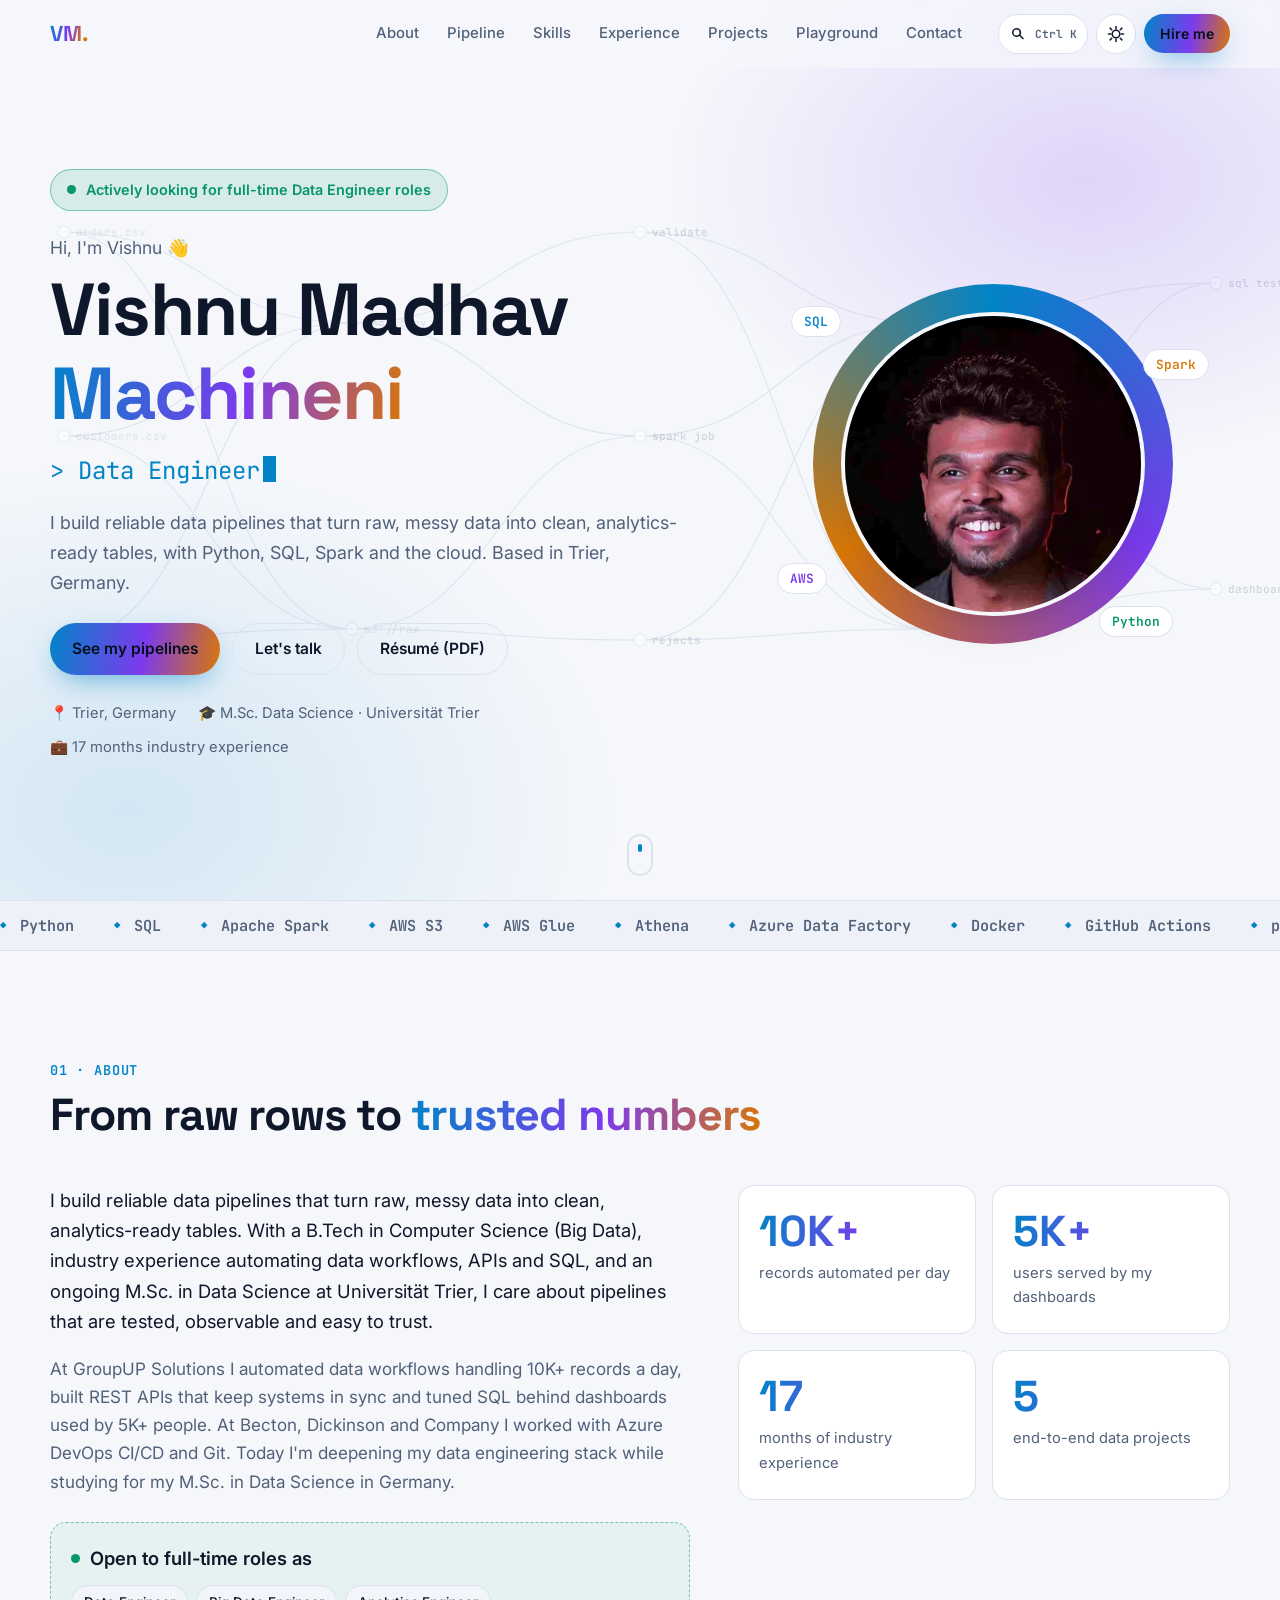
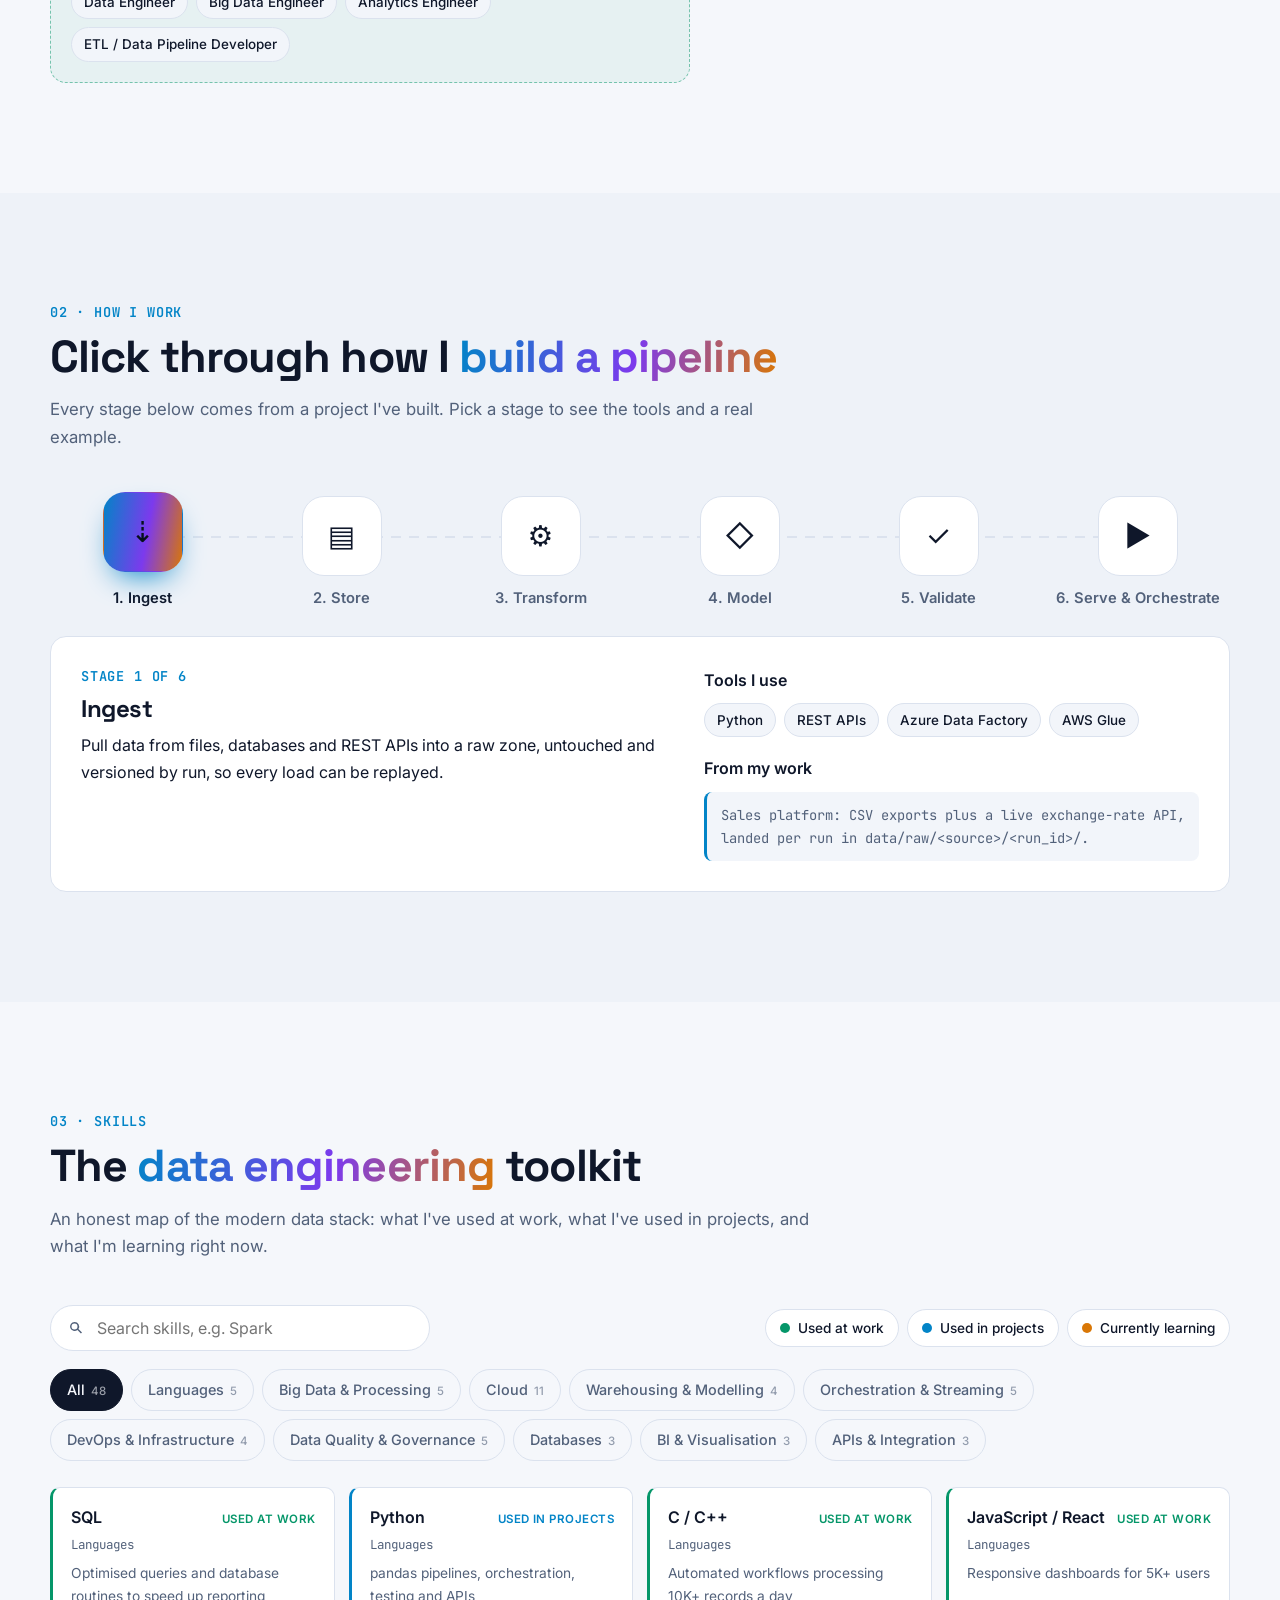
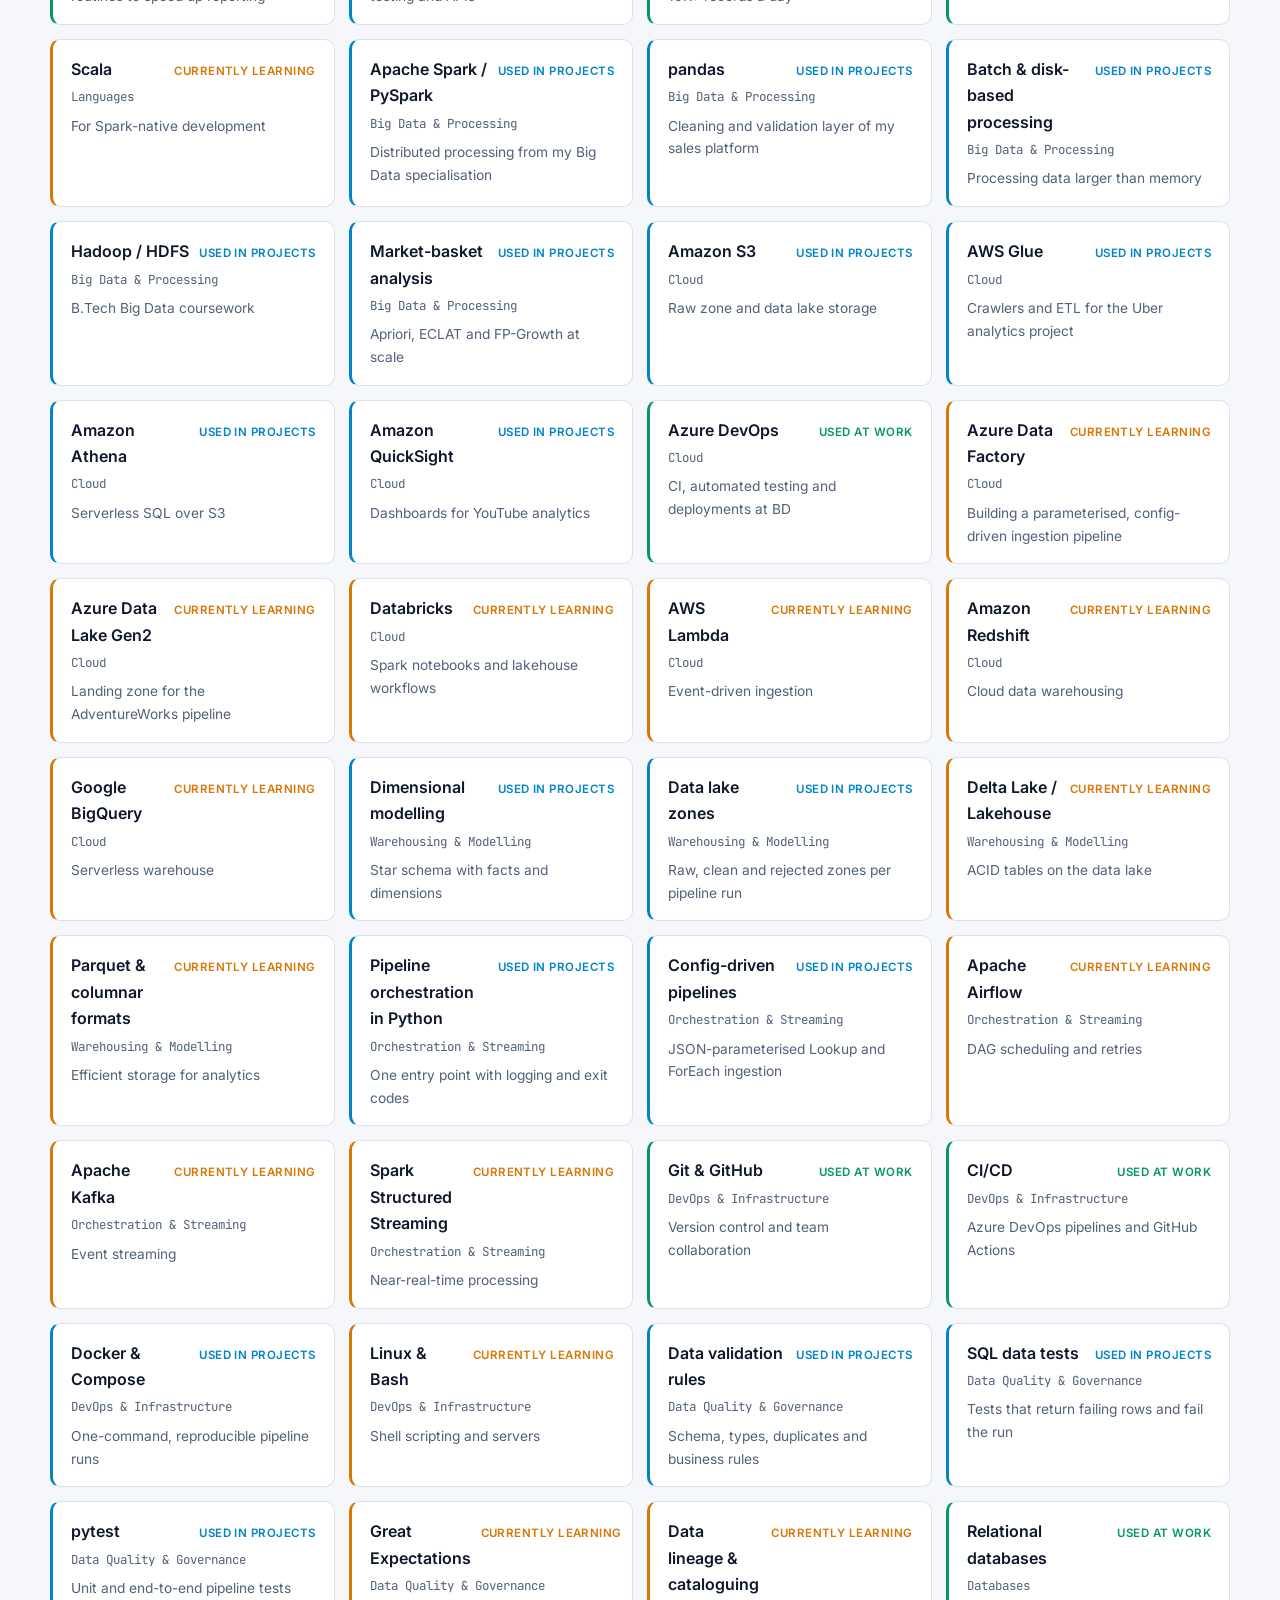
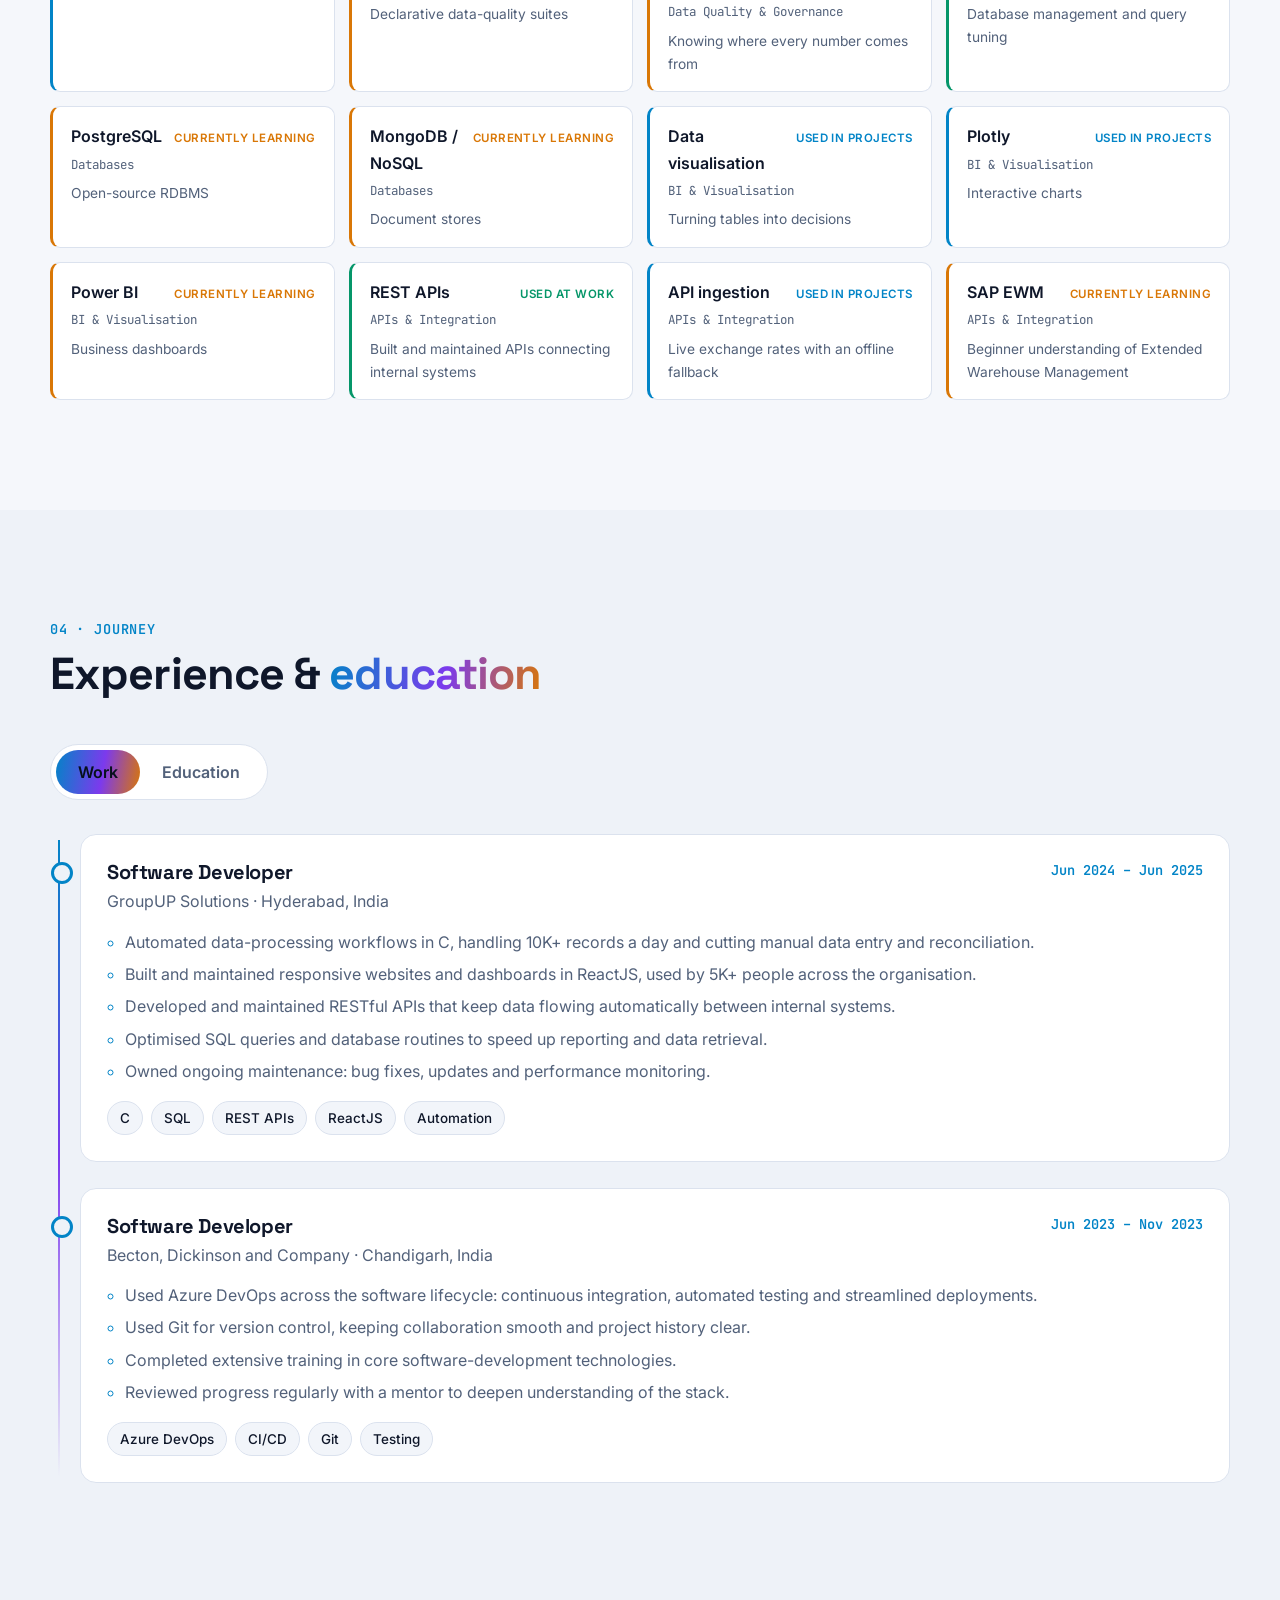
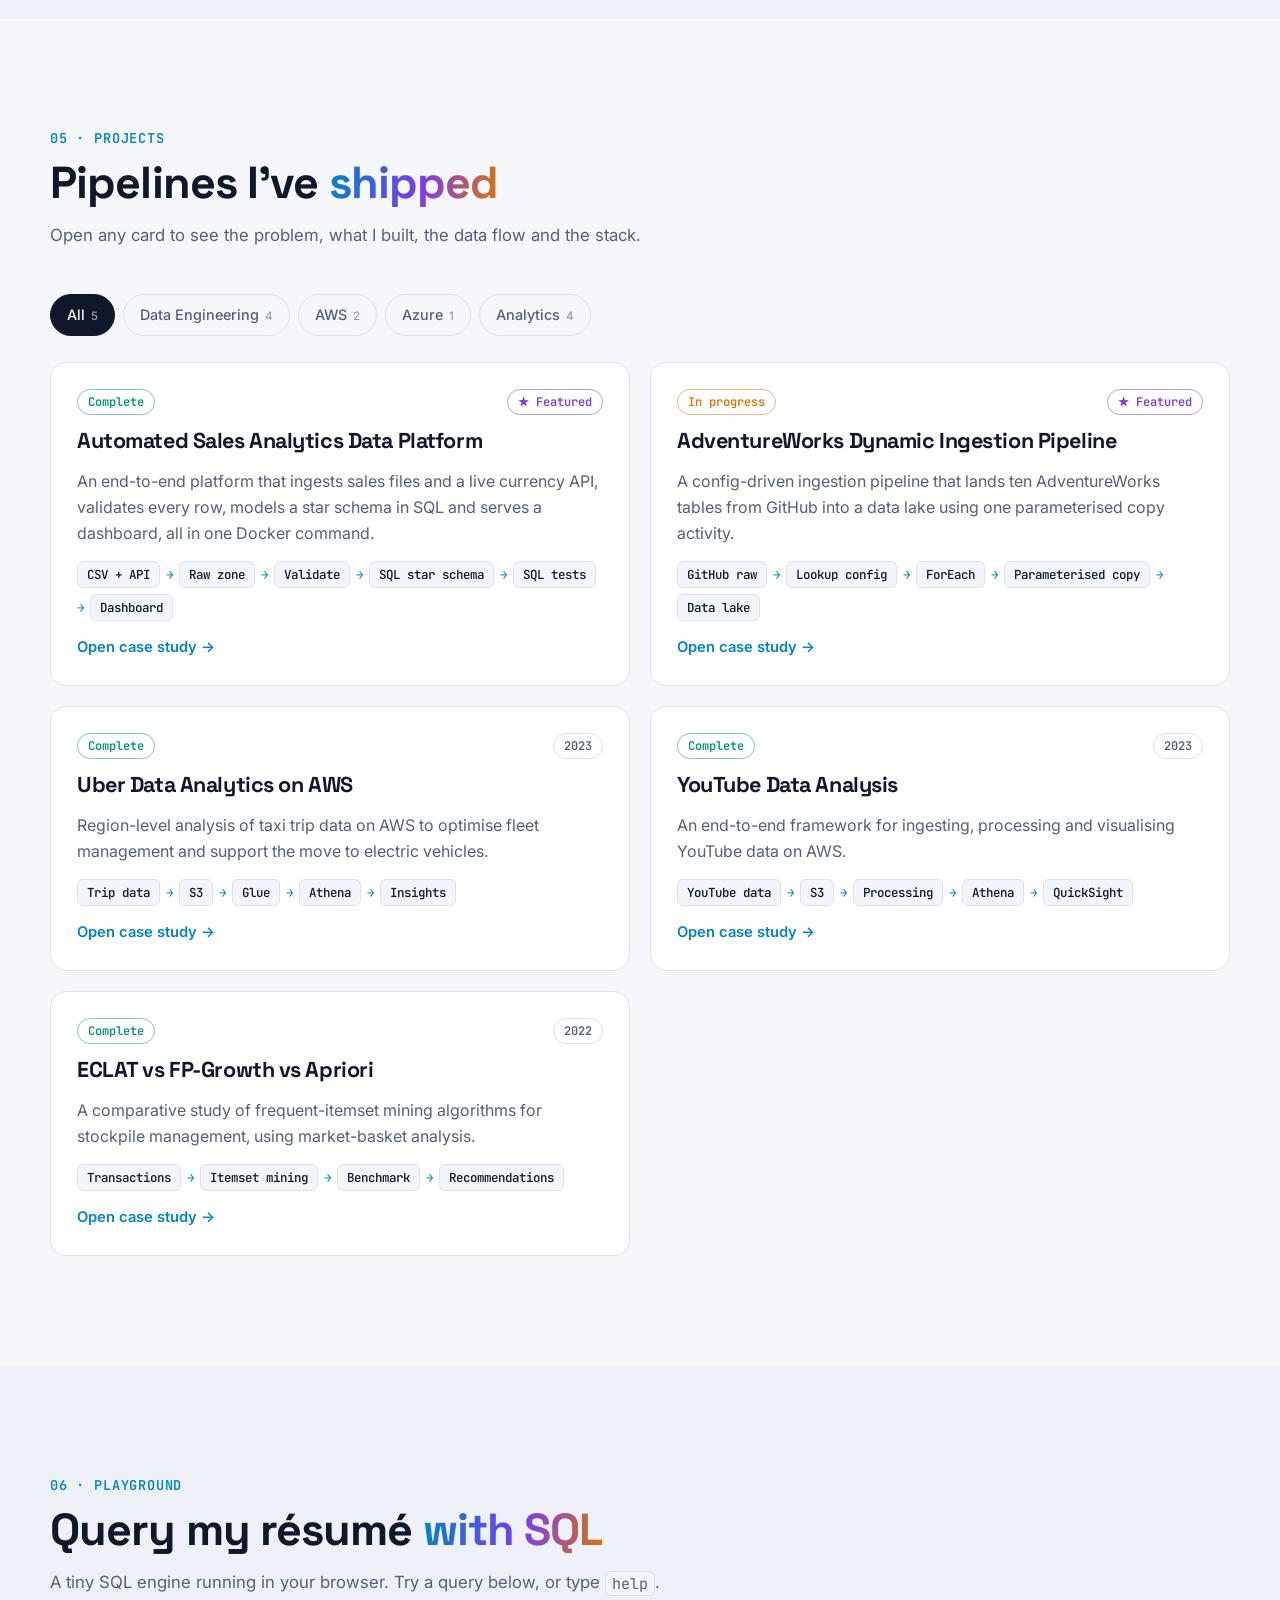
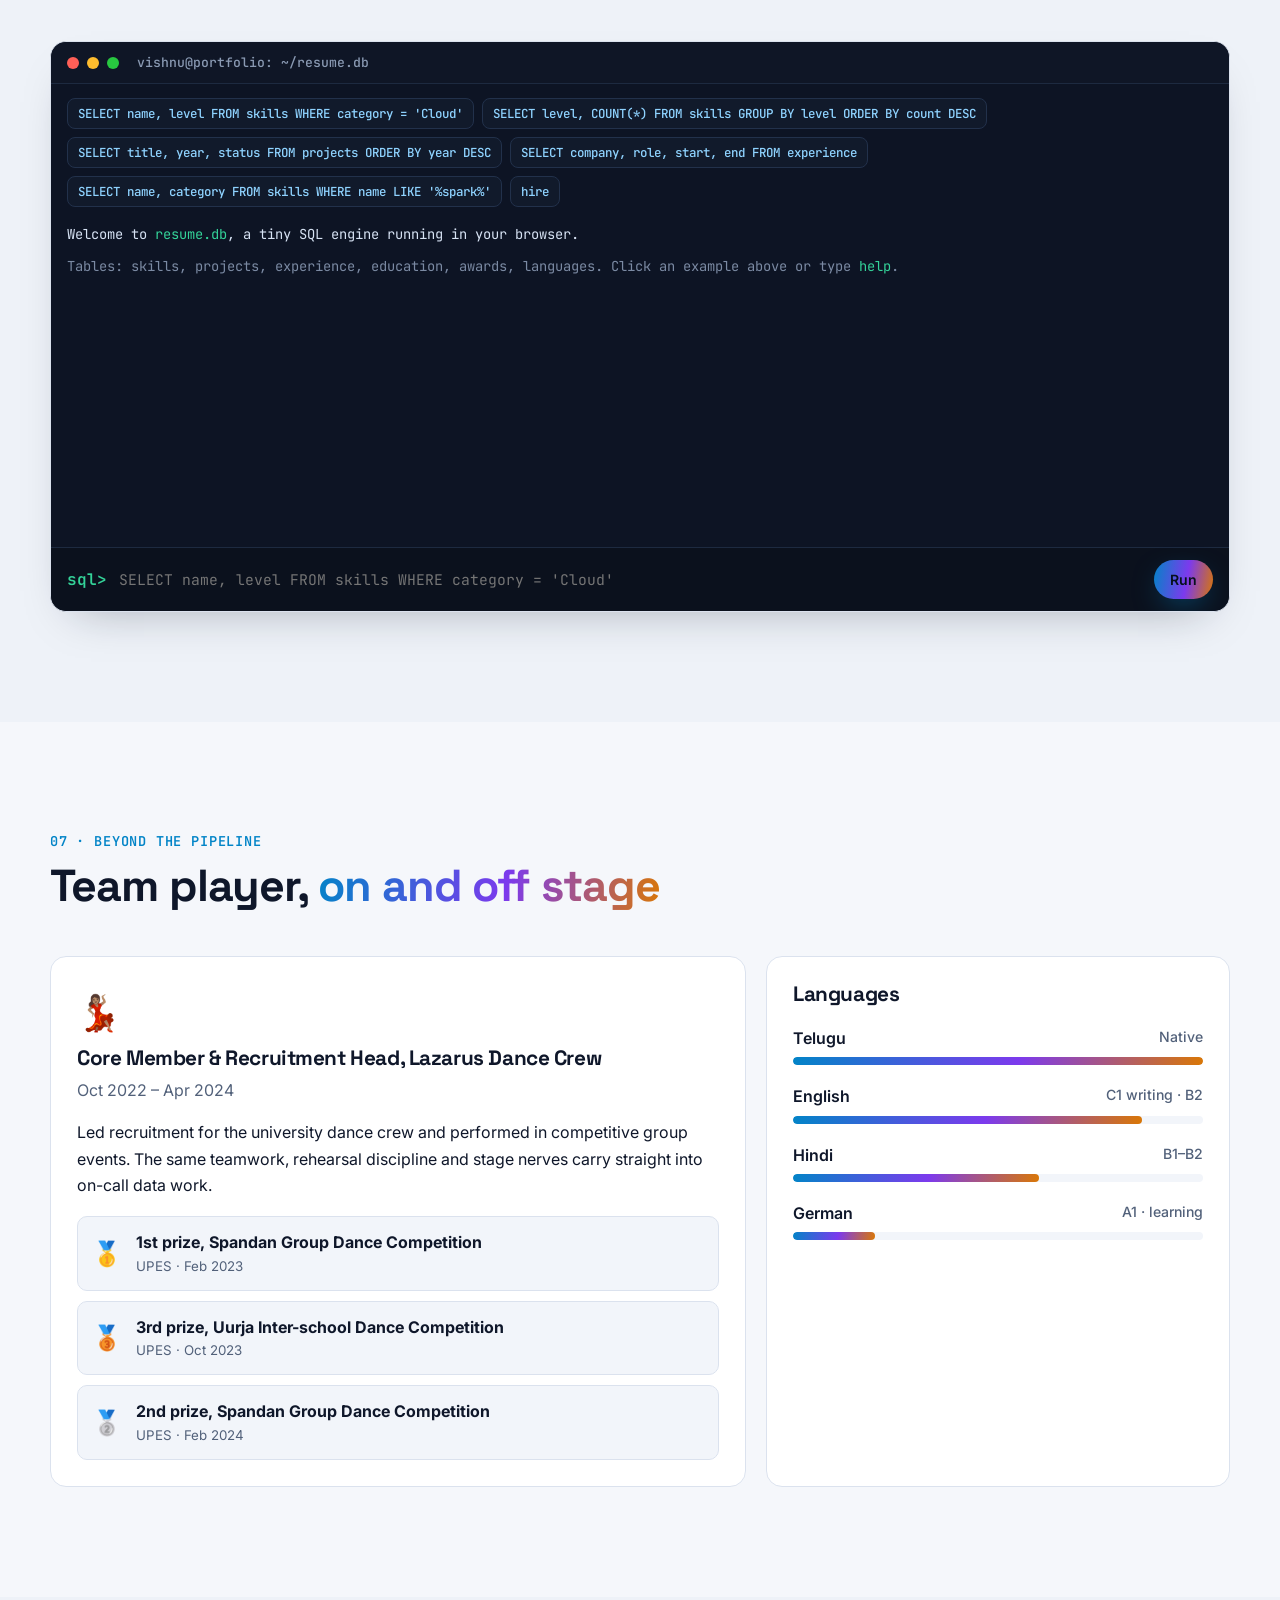
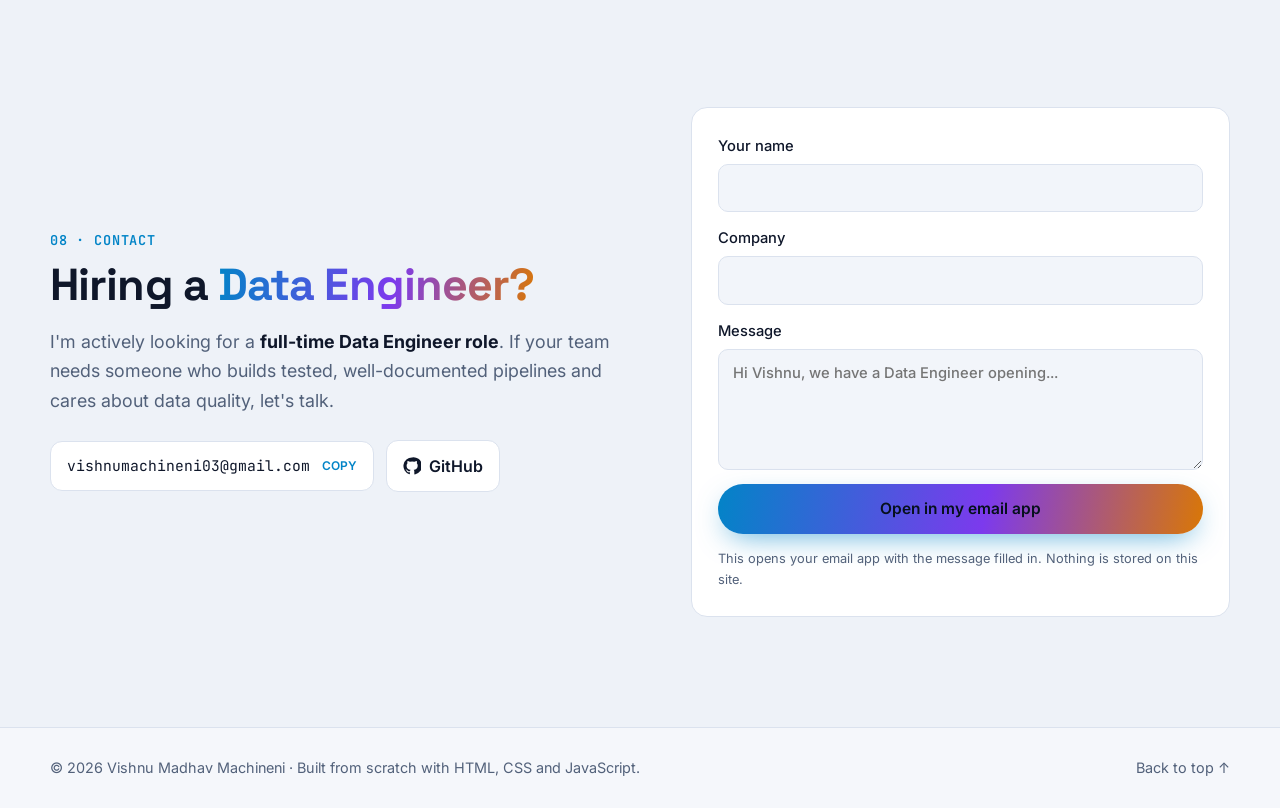
==== commit 1b8731b0: "Version asset URLs so content updates show without a hard refresh" ====
--- a/index.html
+++ b/index.html
@@ -20,7 +20,7 @@
   <link rel="preconnect" href="https://fonts.googleapis.com">
   <link rel="preconnect" href="https://fonts.gstatic.com" crossorigin>
   <link href="https://fonts.googleapis.com/css2?family=Inter:wght@400;500;600;700&family=JetBrains+Mono:wght@400;600&family=Space+Grotesk:wght@500;600;700&display=swap" rel="stylesheet">
-  <link rel="stylesheet" href="assets/css/style.css">
+  <link rel="stylesheet" href="assets/css/style.css?v=20261020b">
 
   <script>
     // apply the saved or system theme before first paint
@@ -323,7 +323,7 @@
 
   <noscript><p class="noscript">This site works best with JavaScript enabled. Contact: vishnumachineni03@gmail.com</p></noscript>
 
-  <script src="assets/js/data.js"></script>
-  <script src="assets/js/main.js"></script>
+  <script src="assets/js/data.js?v=20261020b"></script>
+  <script src="assets/js/main.js?v=20261020b"></script>
 </body>
 </html>
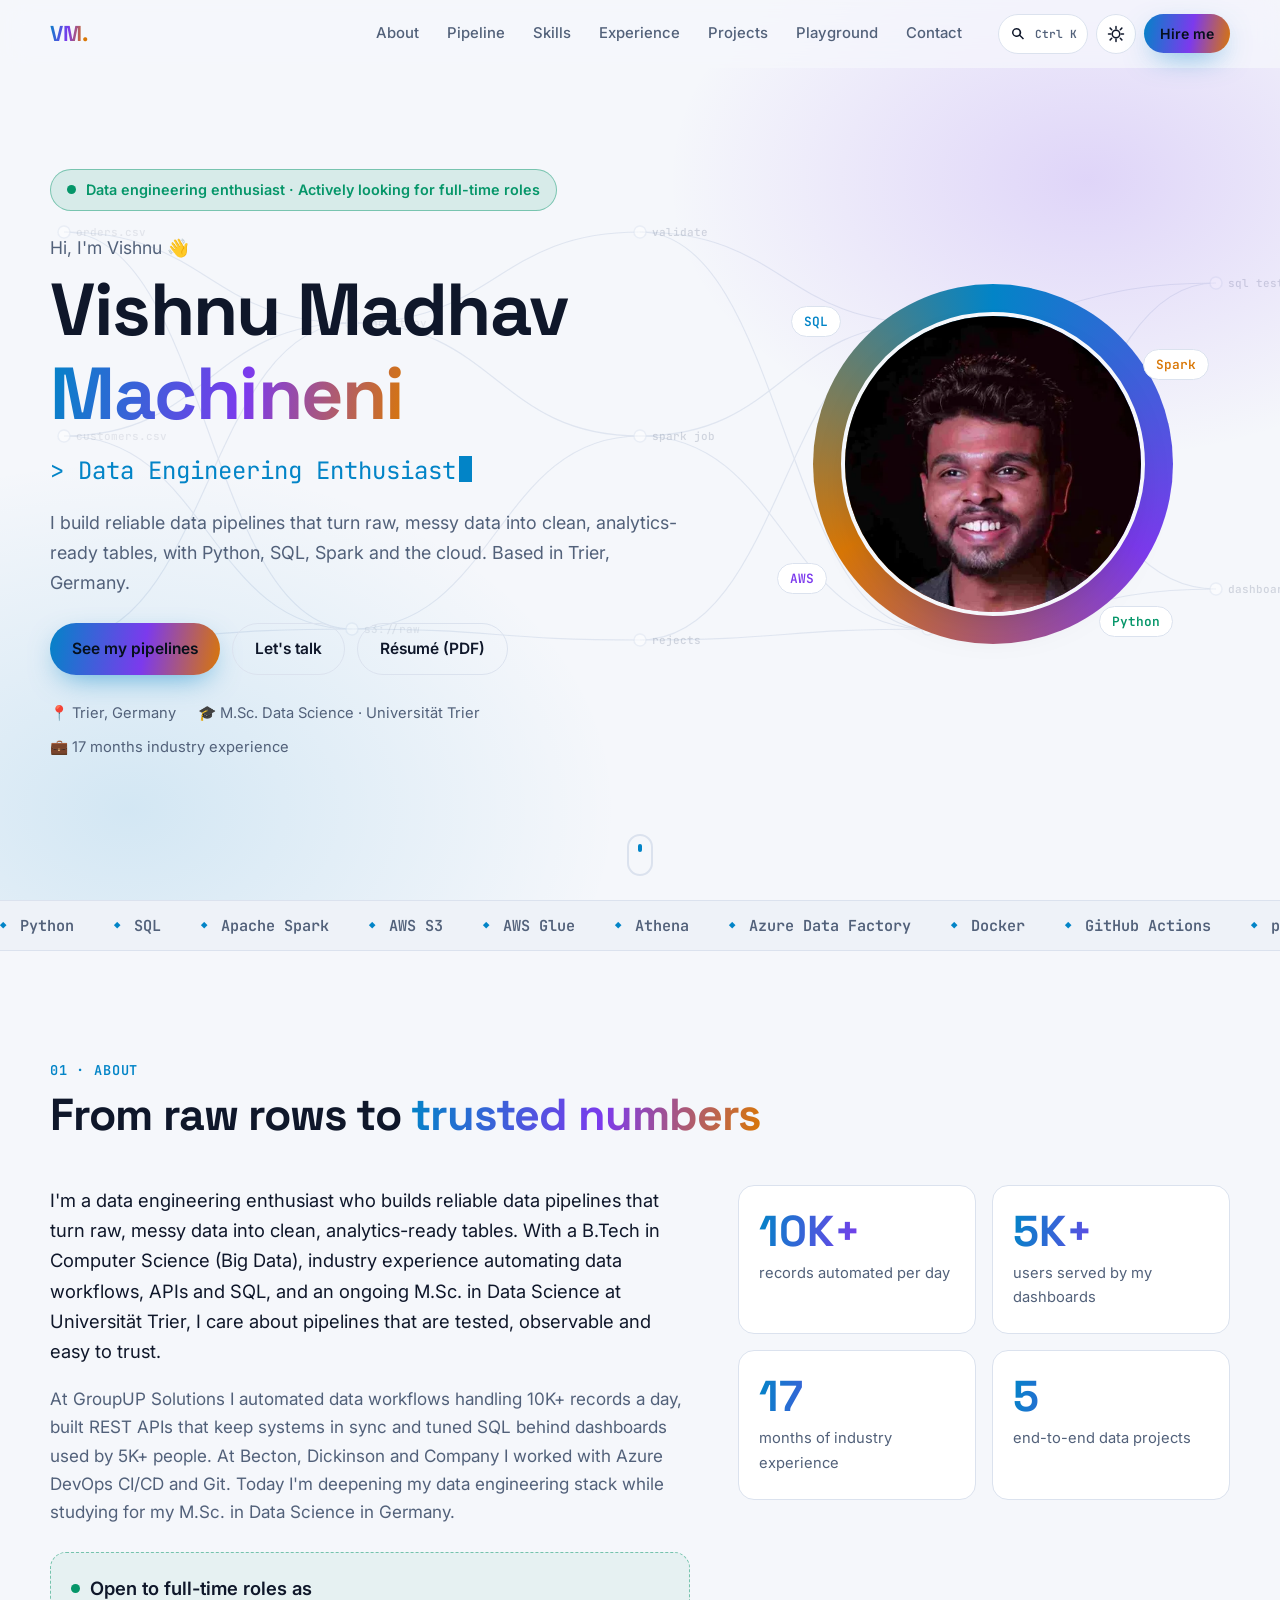
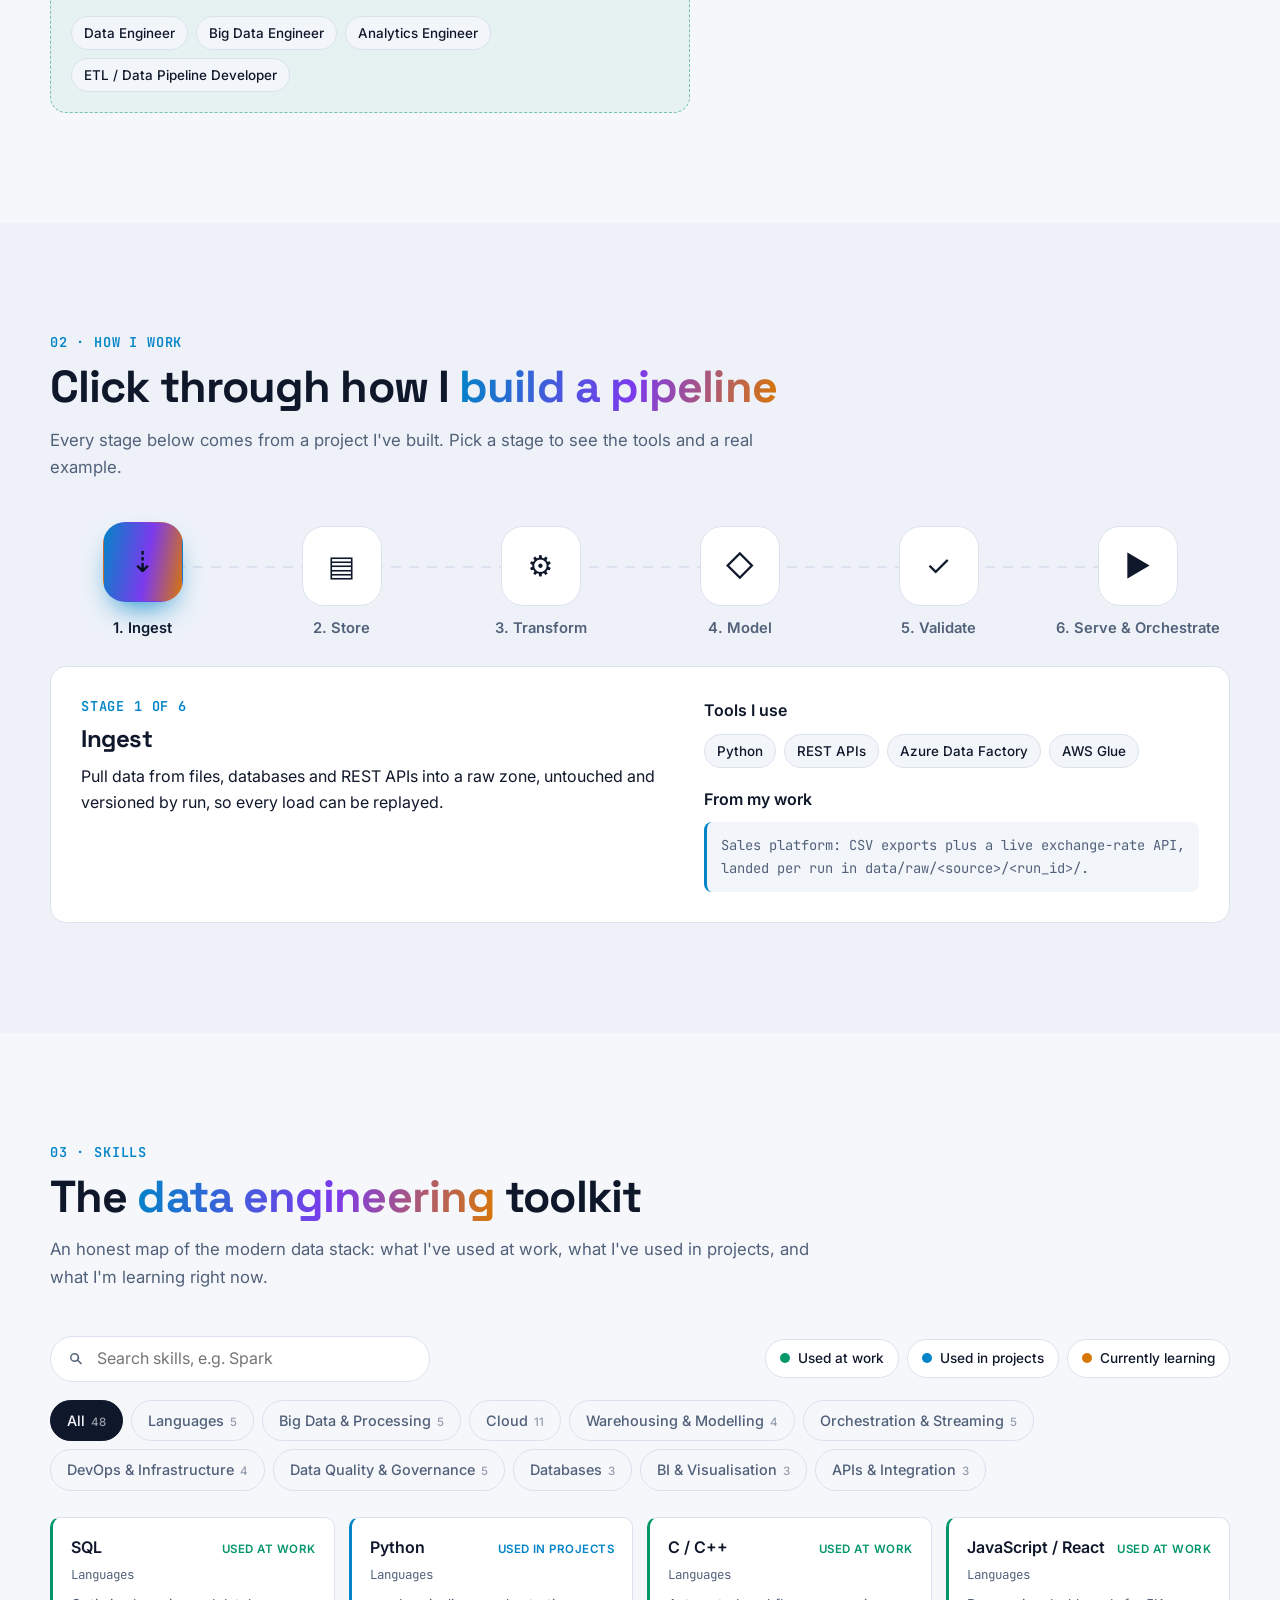
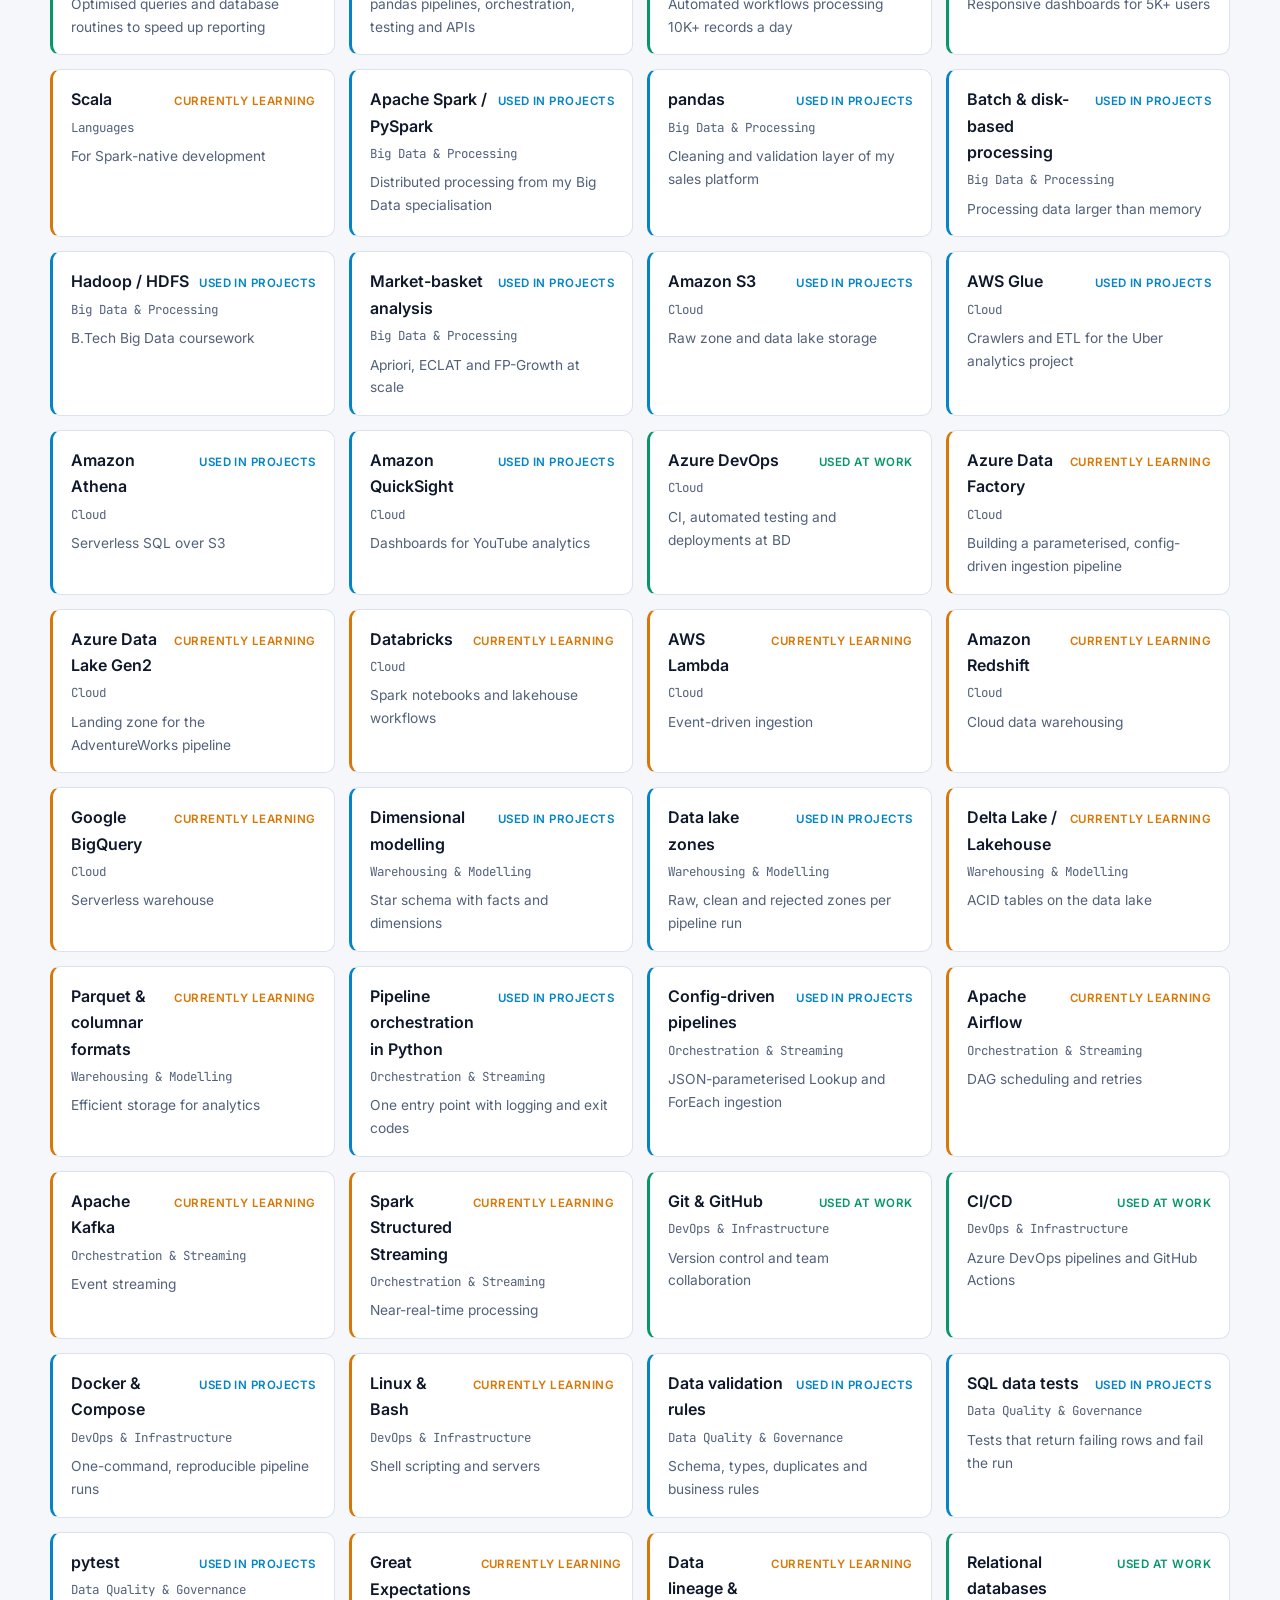
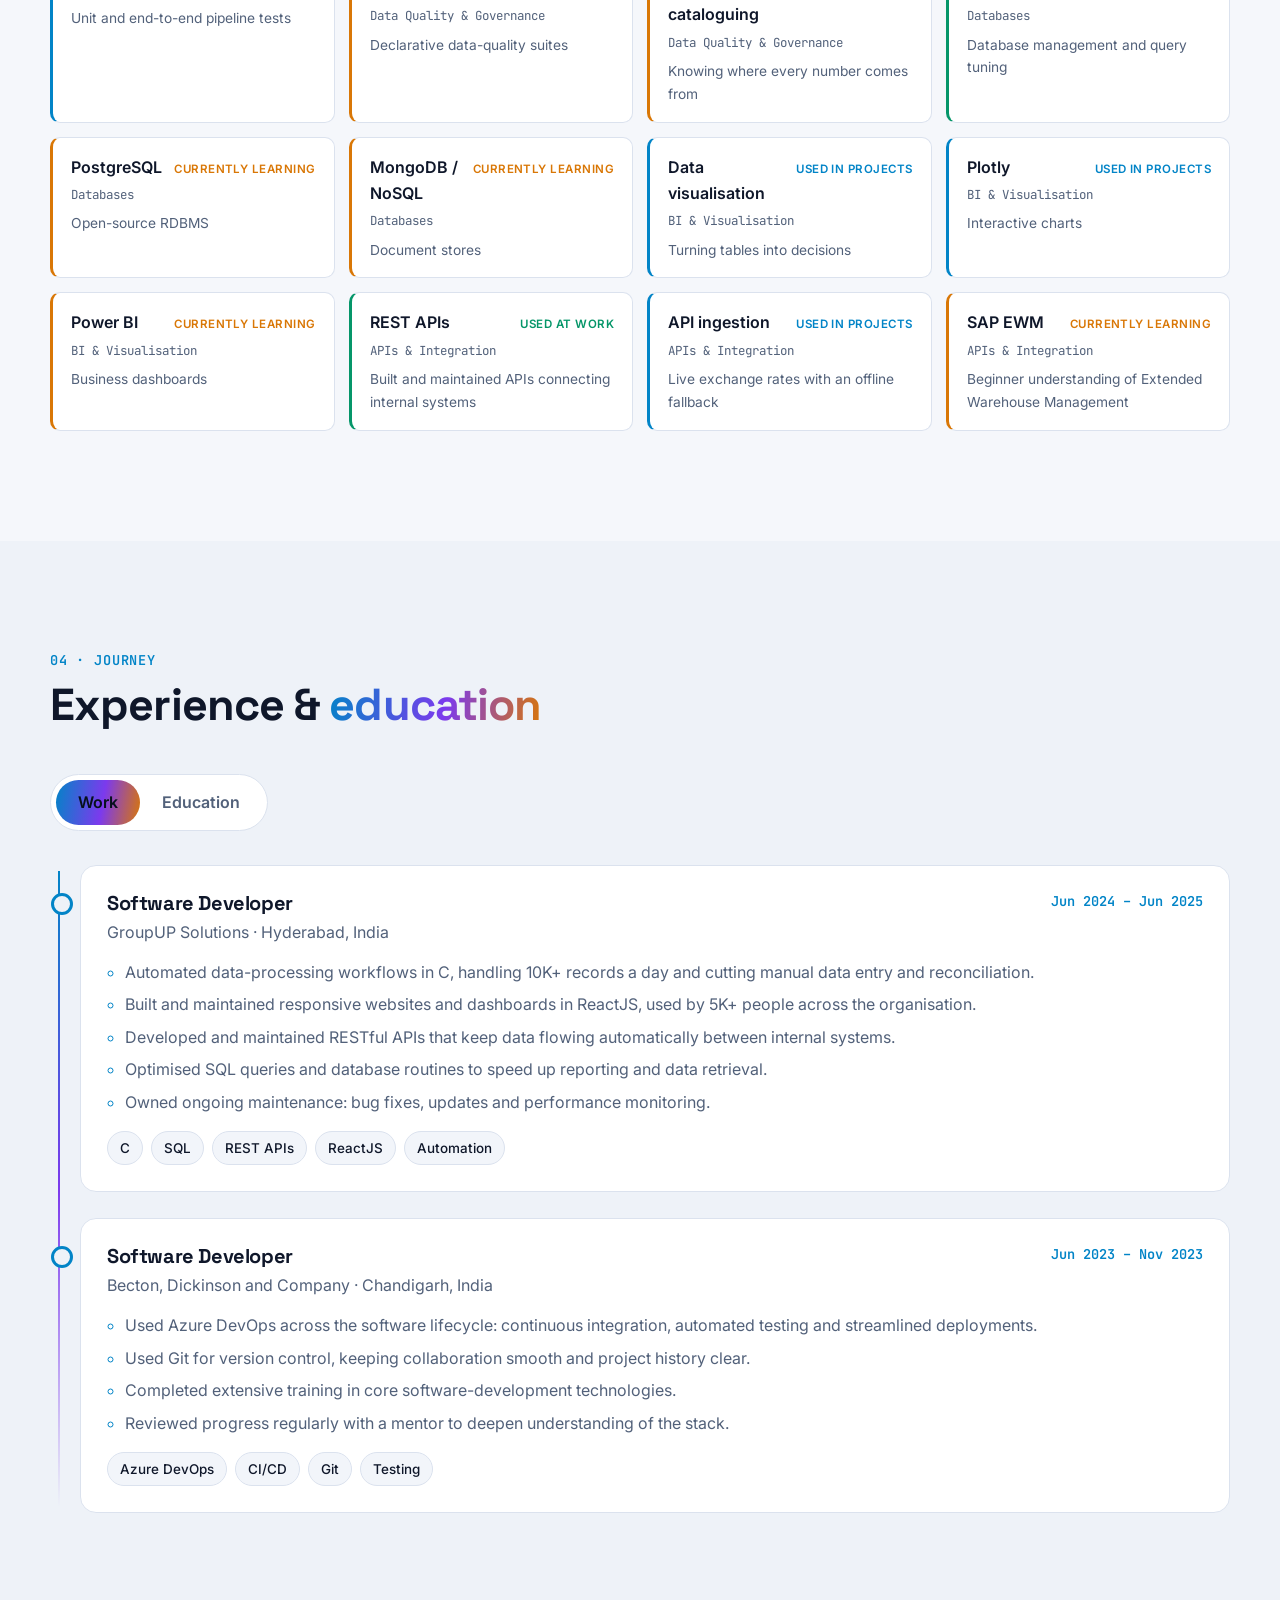
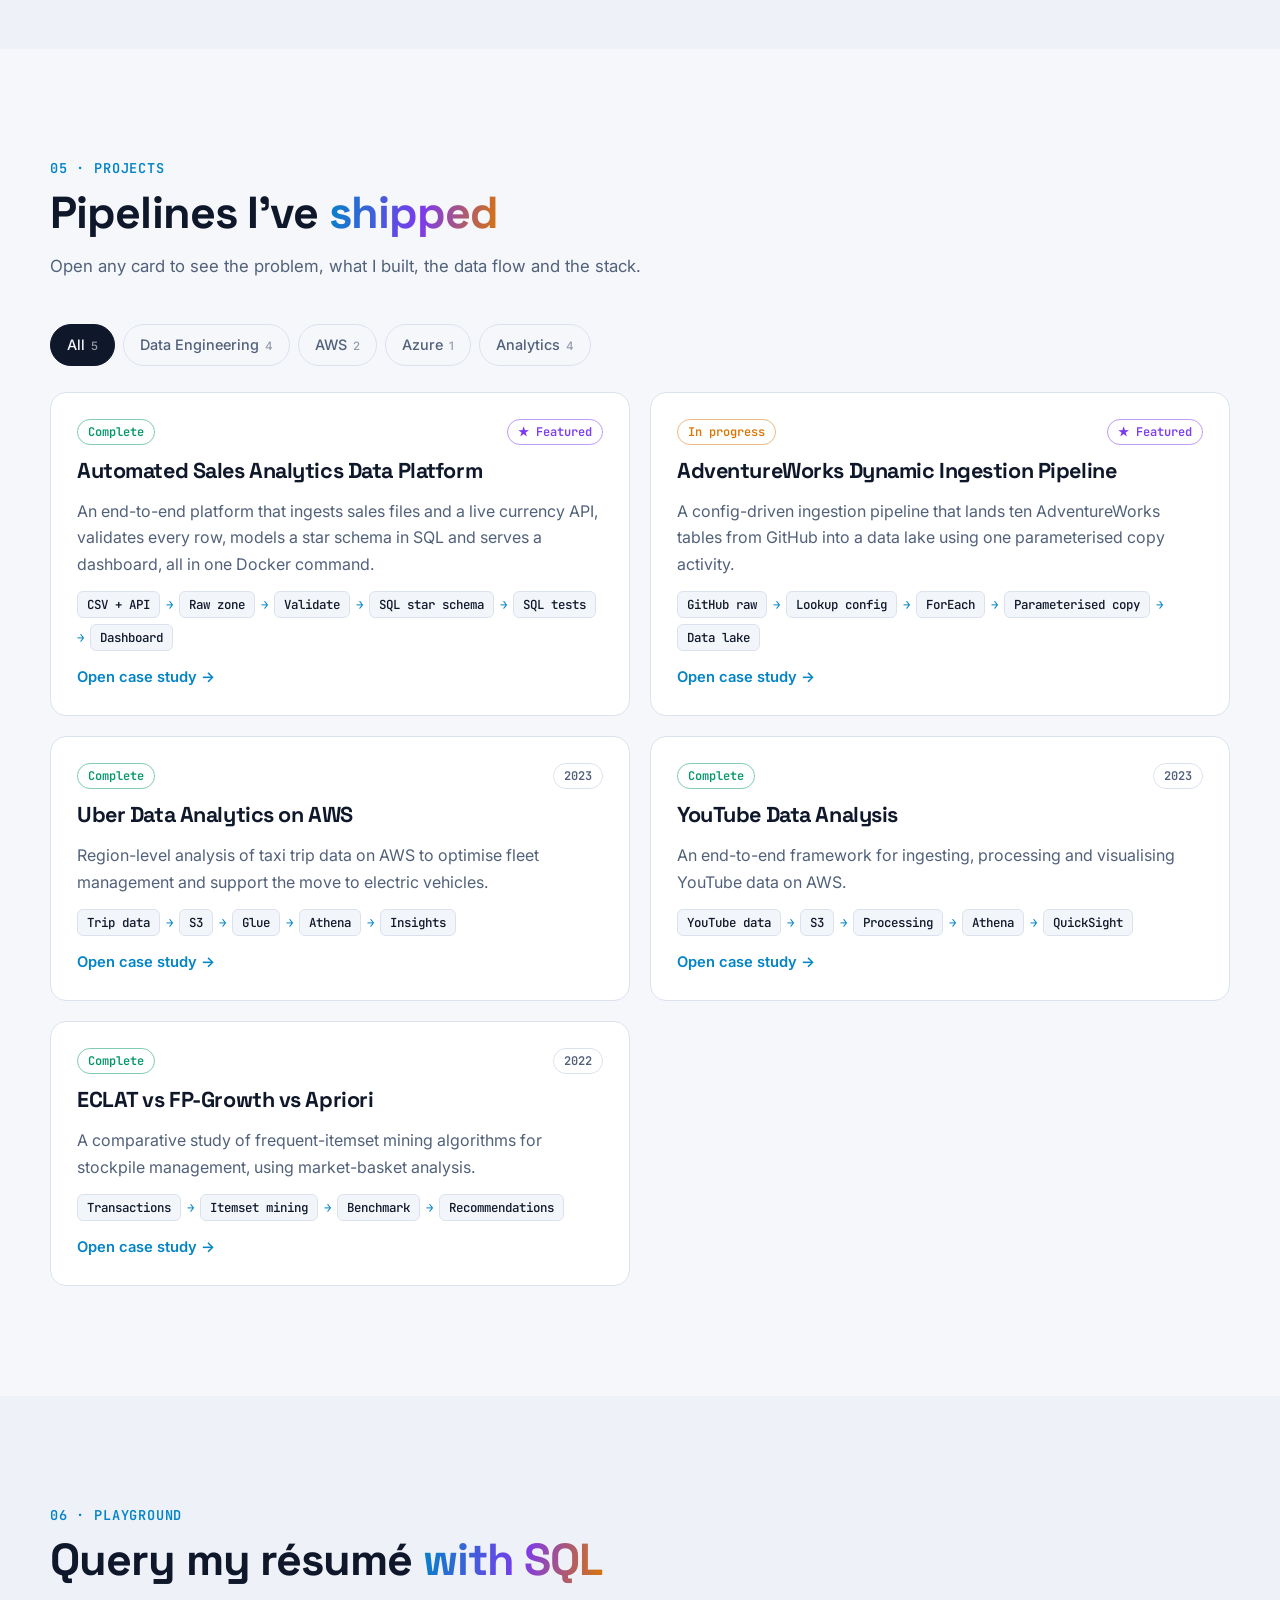
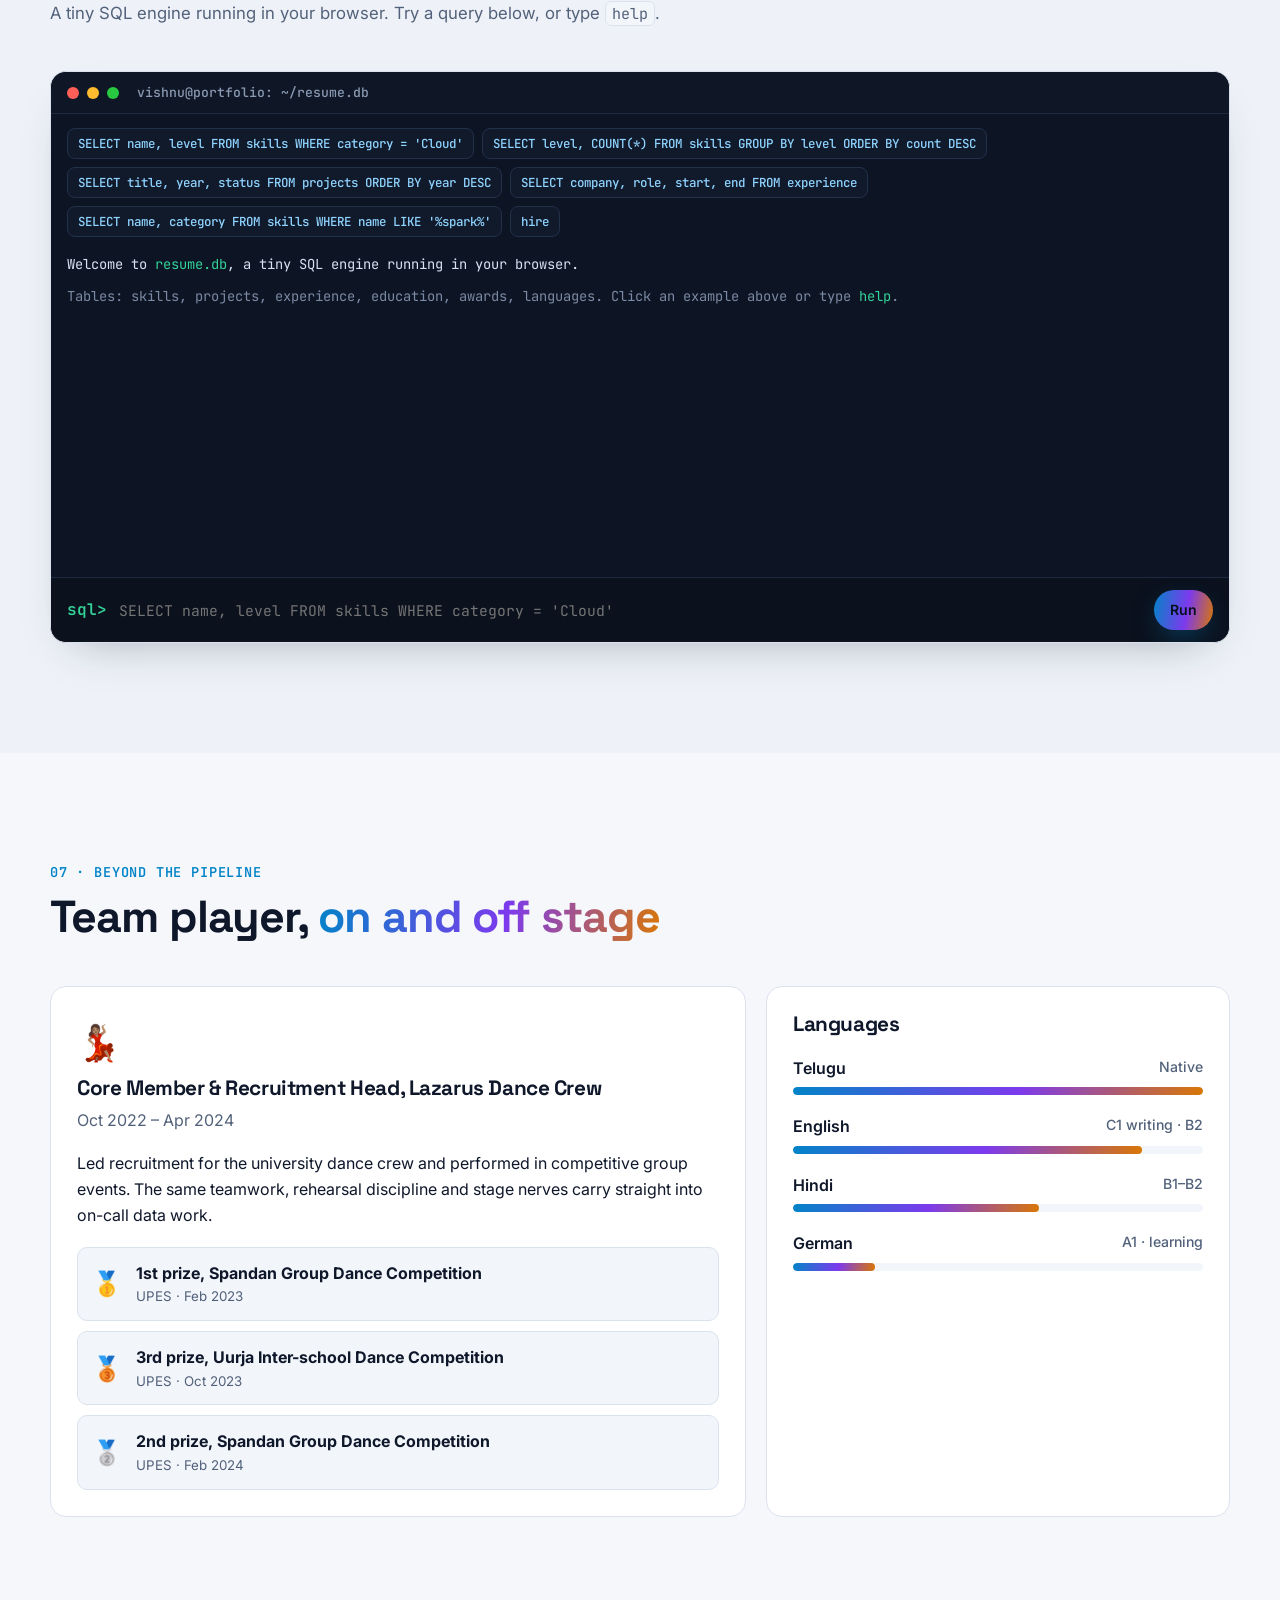
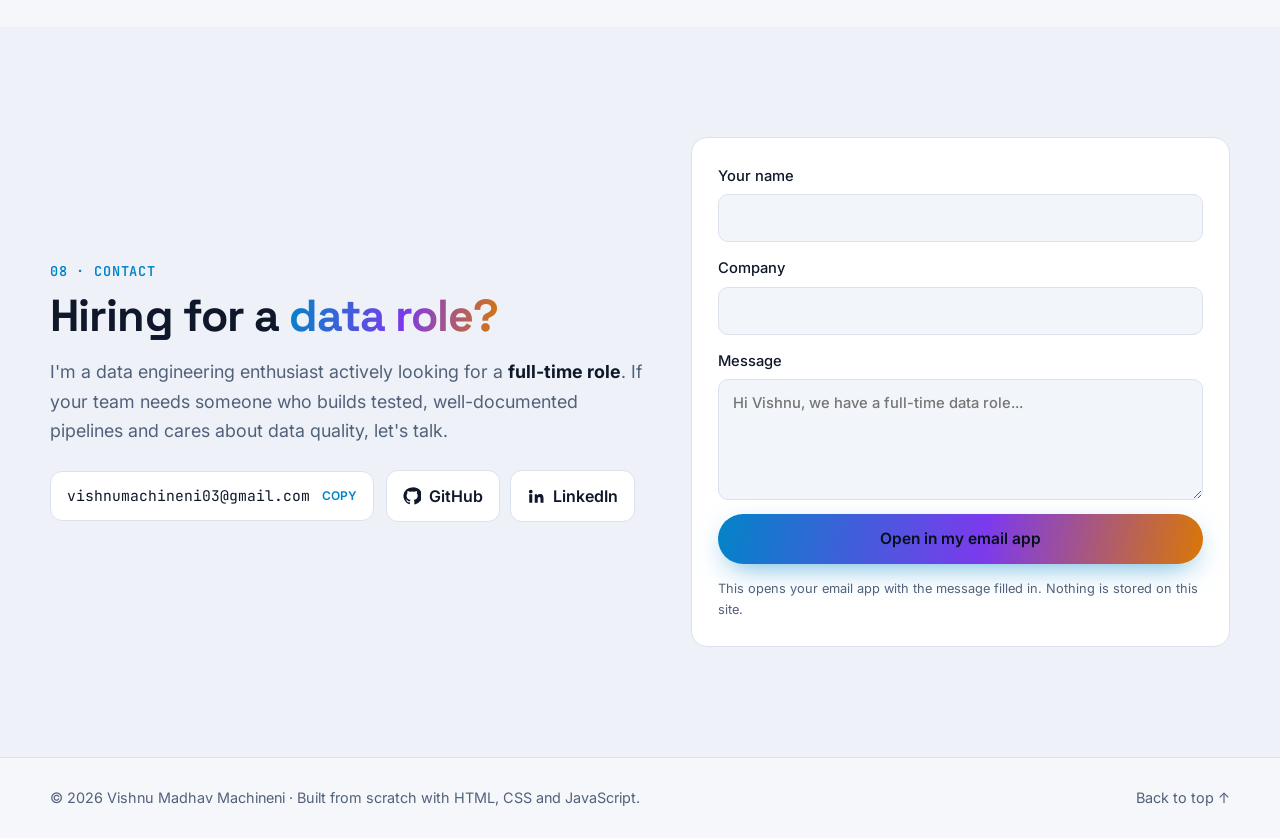
==== commit ba7348f5: "Add LinkedIn profile and reposition as data engineering enthusiast seeking full-time roles" ====
--- a/index.html
+++ b/index.html
@@ -3,24 +3,24 @@
 <head>
   <meta charset="utf-8">
   <meta name="viewport" content="width=device-width, initial-scale=1">
-  <title>Vishnu Madhav Machineni · Data Engineer</title>
-  <meta name="description" content="Vishnu Madhav Machineni is a Data Engineer in Trier, Germany building reliable ETL/ELT pipelines with Python, SQL, Spark and AWS/Azure. Actively looking for full-time Data Engineer roles.">
+  <title>Vishnu Madhav Machineni · Data Engineering Enthusiast</title>
+  <meta name="description" content="Vishnu Madhav Machineni is a data engineering enthusiast in Trier, Germany who builds reliable ETL/ELT pipelines with Python, SQL, Spark and AWS/Azure. Actively looking for full-time roles in data engineering.">
   <meta name="author" content="Vishnu Madhav Machineni">
   <meta name="theme-color" content="#0a0e17">
   <link rel="icon" href="assets/img/favicon.svg" type="image/svg+xml">
   <link rel="canonical" href="https://vishnumac03.github.io/">
 
   <meta property="og:type" content="website">
-  <meta property="og:title" content="Vishnu Madhav Machineni · Data Engineer">
-  <meta property="og:description" content="Building reliable data pipelines with Python, SQL, Spark and the cloud. Actively looking for full-time Data Engineer roles.">
-  <meta property="og:image" content="https://vishnumac03.github.io/assets/img/og-card.png">
+  <meta property="og:title" content="Vishnu Madhav Machineni · Data Engineering Enthusiast">
+  <meta property="og:description" content="Data engineering enthusiast building reliable pipelines with Python, SQL, Spark and the cloud. Actively looking for full-time roles.">
+  <meta property="og:image" content="https://vishnumac03.github.io/assets/img/og-card.png?v=2">
   <meta property="og:url" content="https://vishnumac03.github.io/">
   <meta name="twitter:card" content="summary_large_image">
 
   <link rel="preconnect" href="https://fonts.googleapis.com">
   <link rel="preconnect" href="https://fonts.gstatic.com" crossorigin>
   <link href="https://fonts.googleapis.com/css2?family=Inter:wght@400;500;600;700&family=JetBrains+Mono:wght@400;600&family=Space+Grotesk:wght@500;600;700&display=swap" rel="stylesheet">
-  <link rel="stylesheet" href="assets/css/style.css?v=20261020b">
+  <link rel="stylesheet" href="assets/css/style.css?v=20261020c">
 
   <script>
     // apply the saved or system theme before first paint
@@ -36,12 +36,12 @@
     "@context": "https://schema.org",
     "@type": "Person",
     "name": "Vishnu Madhav Machineni",
-    "jobTitle": "Data Engineer",
+    "jobTitle": "Data Engineering Enthusiast",
     "email": "mailto:vishnumachineni03@gmail.com",
     "address": { "@type": "PostalAddress", "addressLocality": "Trier", "addressCountry": "DE" },
     "alumniOf": ["University of Petroleum and Energy Studies"],
     "affiliation": "Universität Trier",
-    "sameAs": ["https://github.com/VISHNUMAC03"]
+    "sameAs": ["https://github.com/VISHNUMAC03", "https://www.linkedin.com/in/vishnu-madhav-16ab6a1a2/"]
   }
   </script>
 </head>
@@ -88,12 +88,12 @@
         <div class="hero__copy">
           <a class="status" href="#contact">
             <span class="status__dot"></span>
-            Actively looking for full-time Data Engineer roles
+            Data engineering enthusiast · Actively looking for full-time roles
           </a>
           <p class="hero__hello">Hi, I'm Vishnu 👋</p>
           <h1 class="hero__name">Vishnu Madhav <span class="grad">Machineni</span></h1>
           <p class="hero__role" aria-live="polite">
-            <span class="mono">&gt;</span> <span id="typed">Data Engineer</span><span class="caret" aria-hidden="true"></span>
+            <span class="mono">&gt;</span> <span id="typed">Data Engineering Enthusiast</span><span class="caret" aria-hidden="true"></span>
           </p>
           <p class="hero__lead">
             I build reliable data pipelines that turn raw, messy data into clean, analytics-ready tables,
@@ -273,9 +273,9 @@
         <div class="contact reveal">
           <div class="contact__copy">
             <p class="eyebrow">08 · Contact</p>
-            <h2>Hiring a <span class="grad">Data Engineer?</span></h2>
+            <h2>Hiring for a <span class="grad">data role?</span></h2>
             <p class="contact__lead">
-              I'm actively looking for a <strong>full-time Data Engineer role</strong>. If your team needs someone who
+              I'm a data engineering enthusiast actively looking for a <strong>full-time role</strong>. If your team needs someone who
               builds tested, well-documented pipelines and cares about data quality, let's talk.
             </p>
             <div class="contact__quick">
@@ -289,7 +289,7 @@
           <form class="contact__form card" id="contact-form">
             <label>Your name<input name="name" required autocomplete="name"></label>
             <label>Company<input name="company" autocomplete="organization"></label>
-            <label>Message<textarea name="message" rows="4" required placeholder="Hi Vishnu, we have a Data Engineer opening..."></textarea></label>
+            <label>Message<textarea name="message" rows="4" required placeholder="Hi Vishnu, we have a full-time data role..."></textarea></label>
             <button class="btn btn--primary" type="submit">Open in my email app</button>
             <p class="form-note muted">This opens your email app with the message filled in. Nothing is stored on this site.</p>
           </form>
@@ -323,7 +323,7 @@
 
   <noscript><p class="noscript">This site works best with JavaScript enabled. Contact: vishnumachineni03@gmail.com</p></noscript>
 
-  <script src="assets/js/data.js?v=20261020b"></script>
-  <script src="assets/js/main.js?v=20261020b"></script>
+  <script src="assets/js/data.js?v=20261020c"></script>
+  <script src="assets/js/main.js?v=20261020c"></script>
 </body>
 </html>
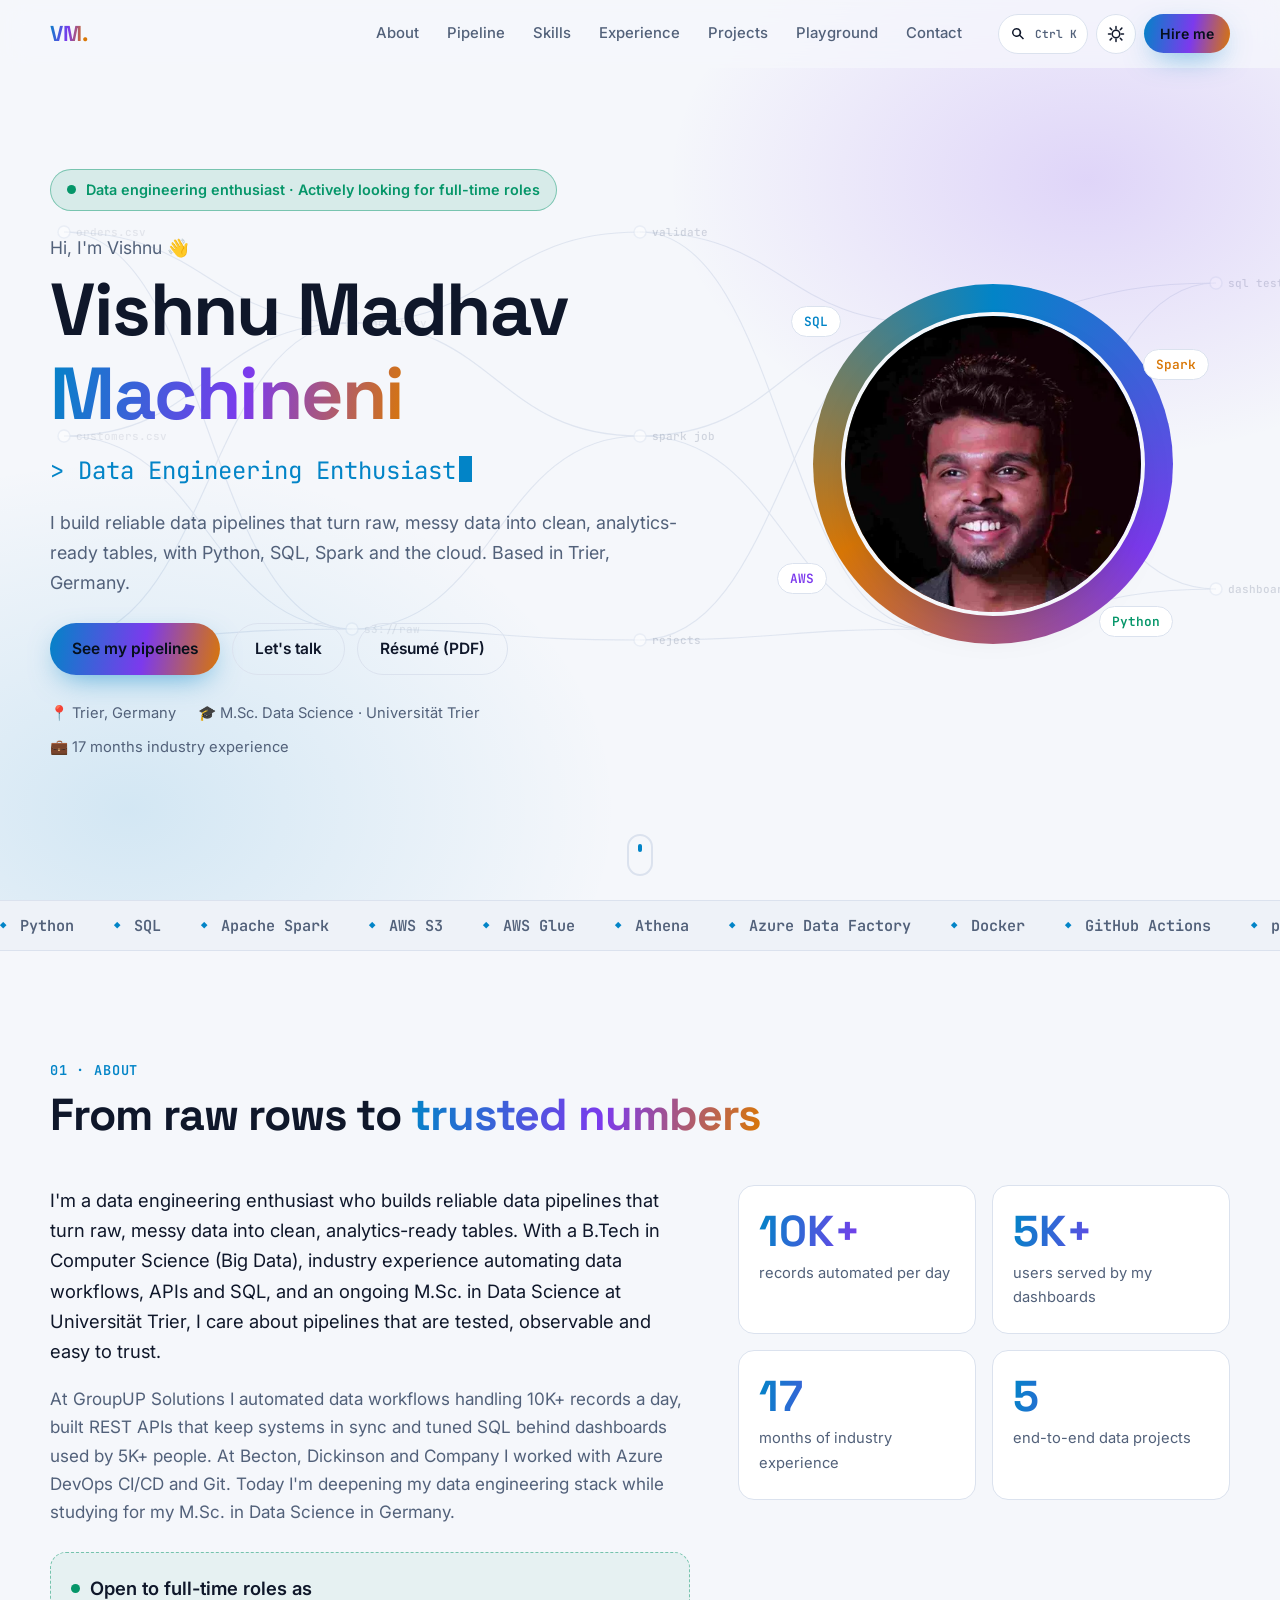
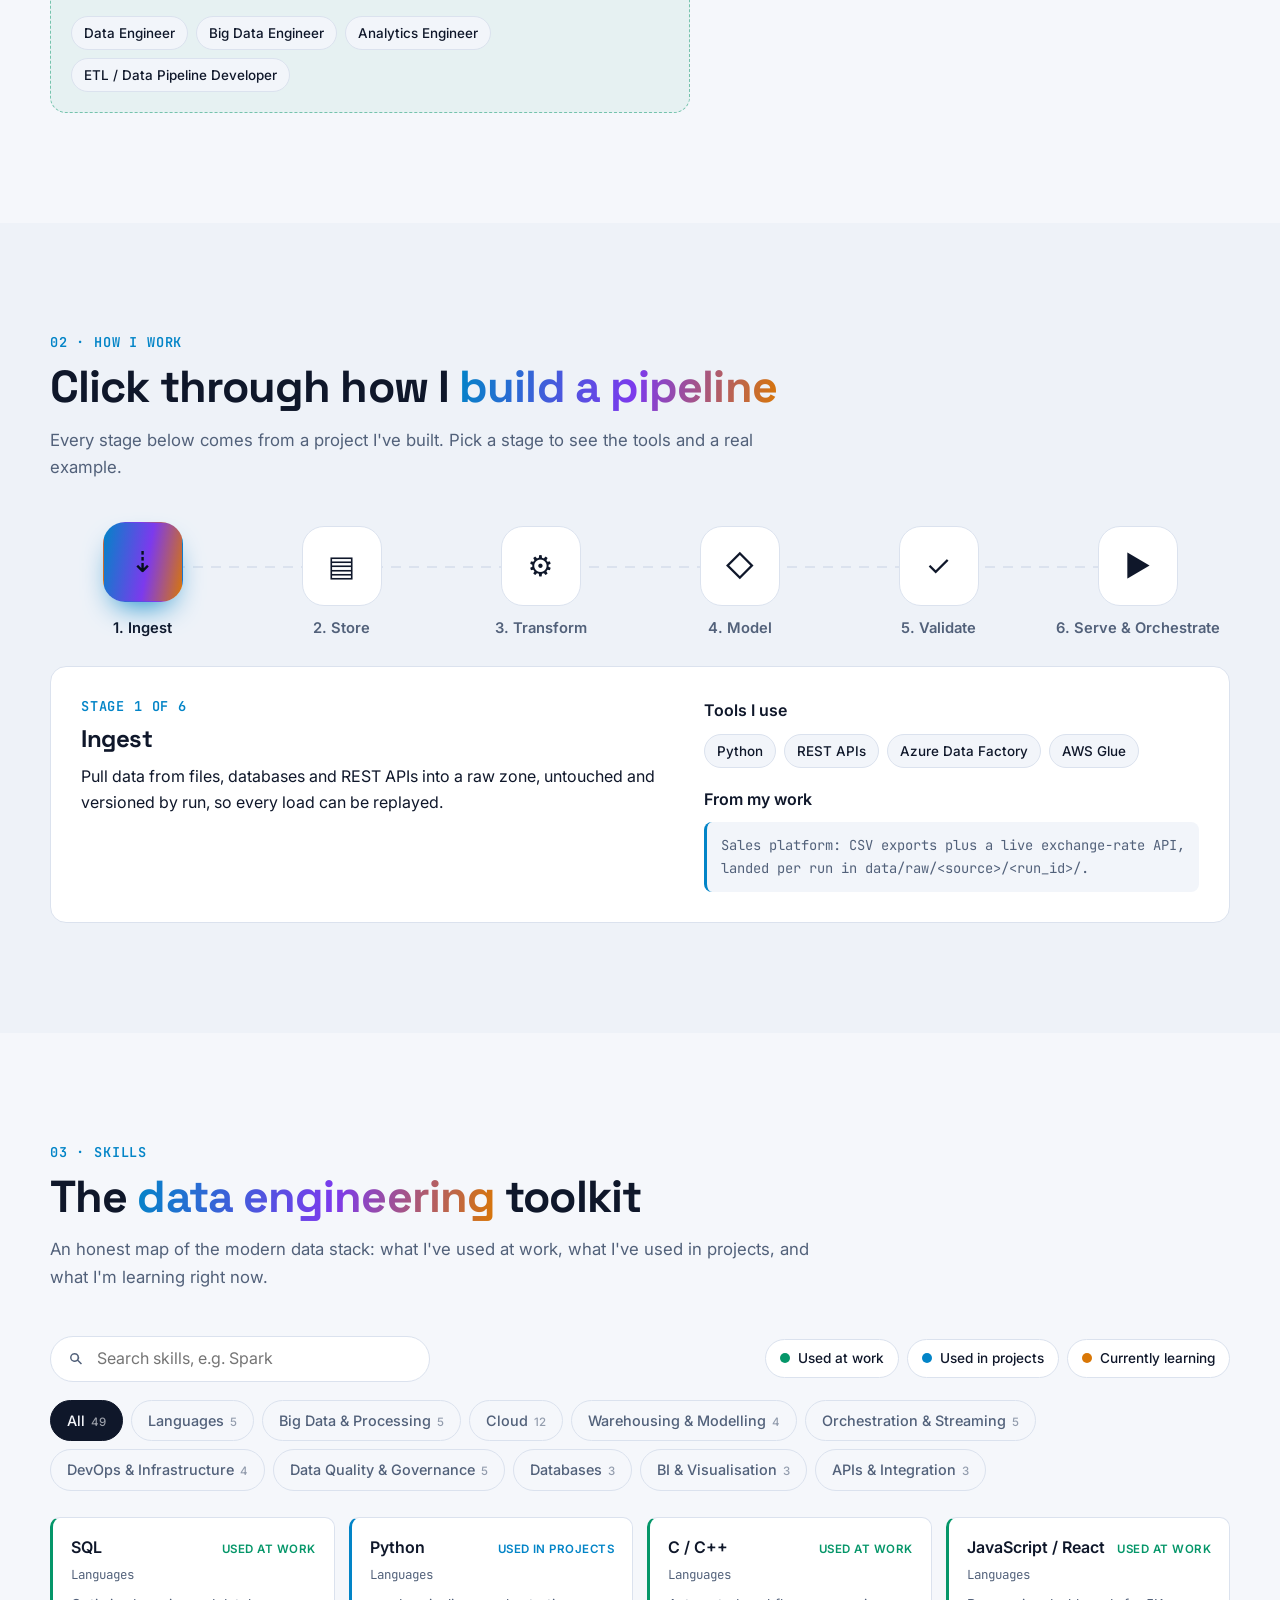
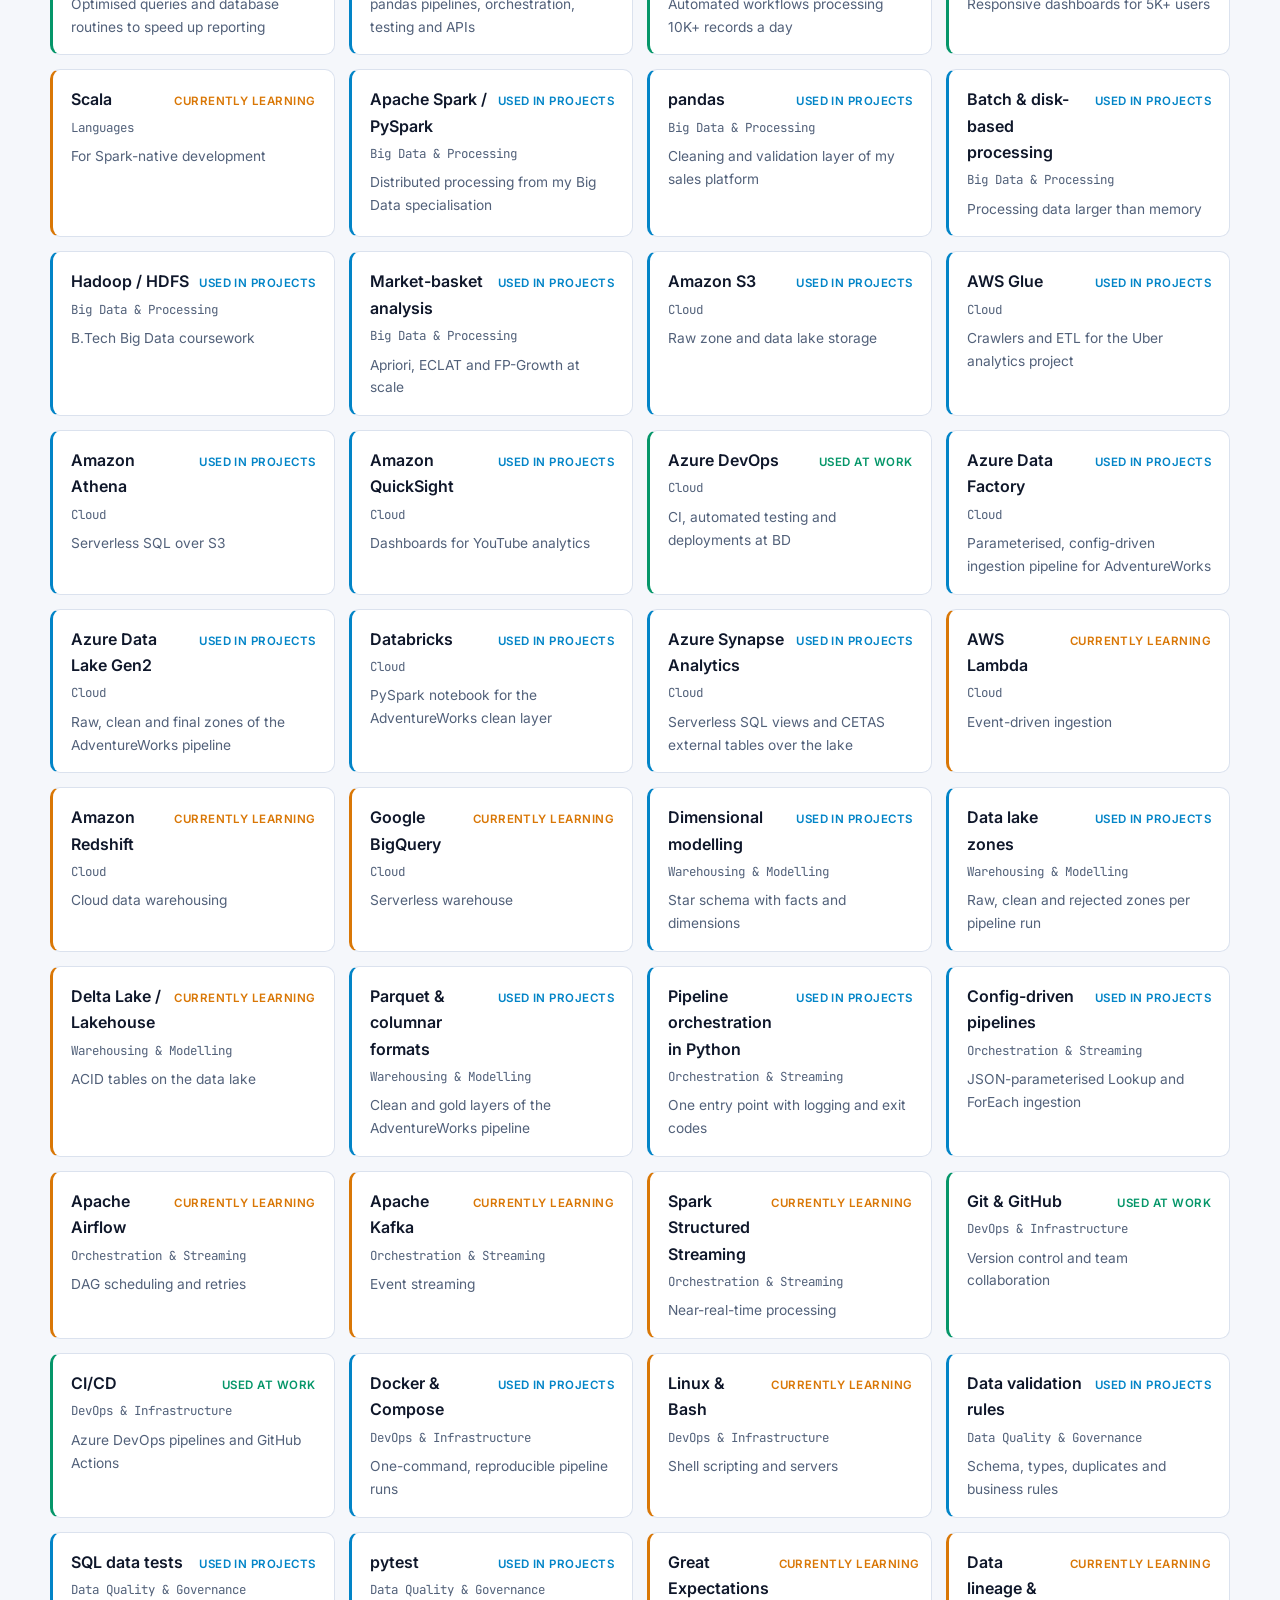
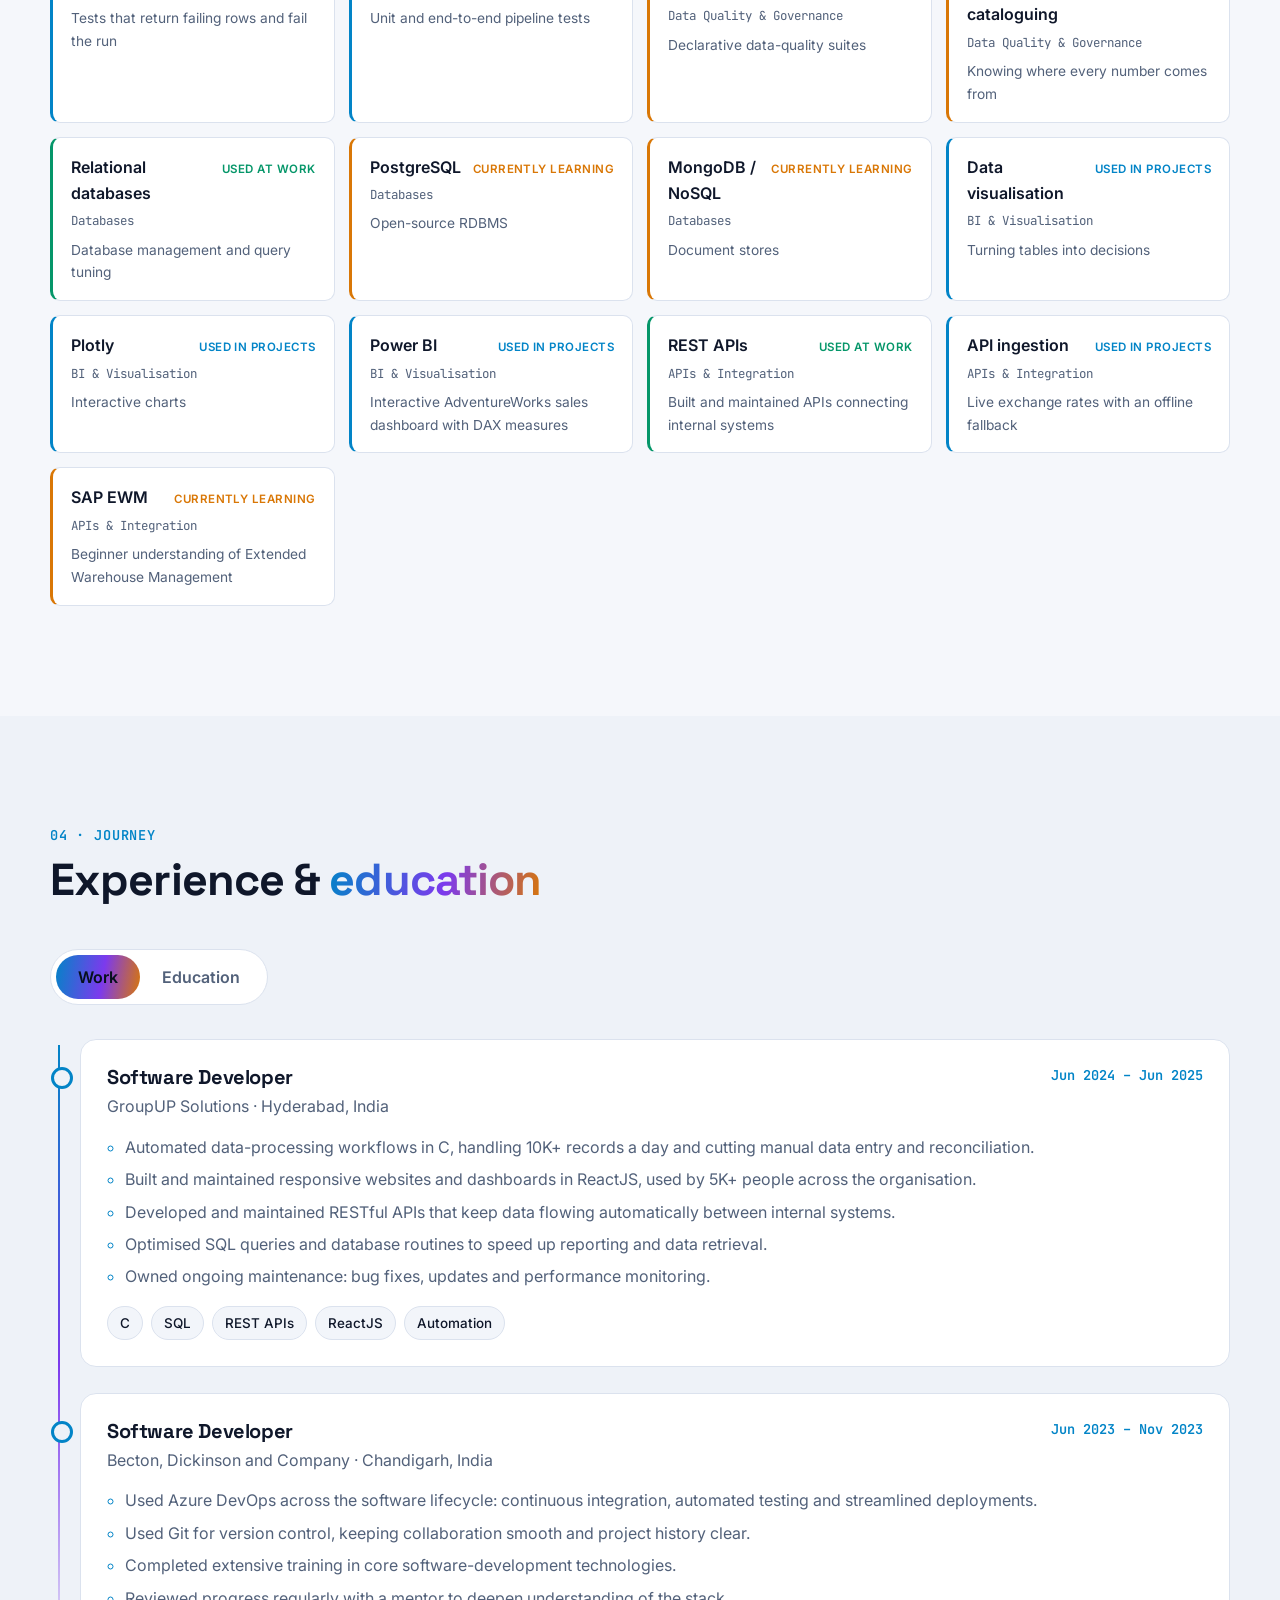
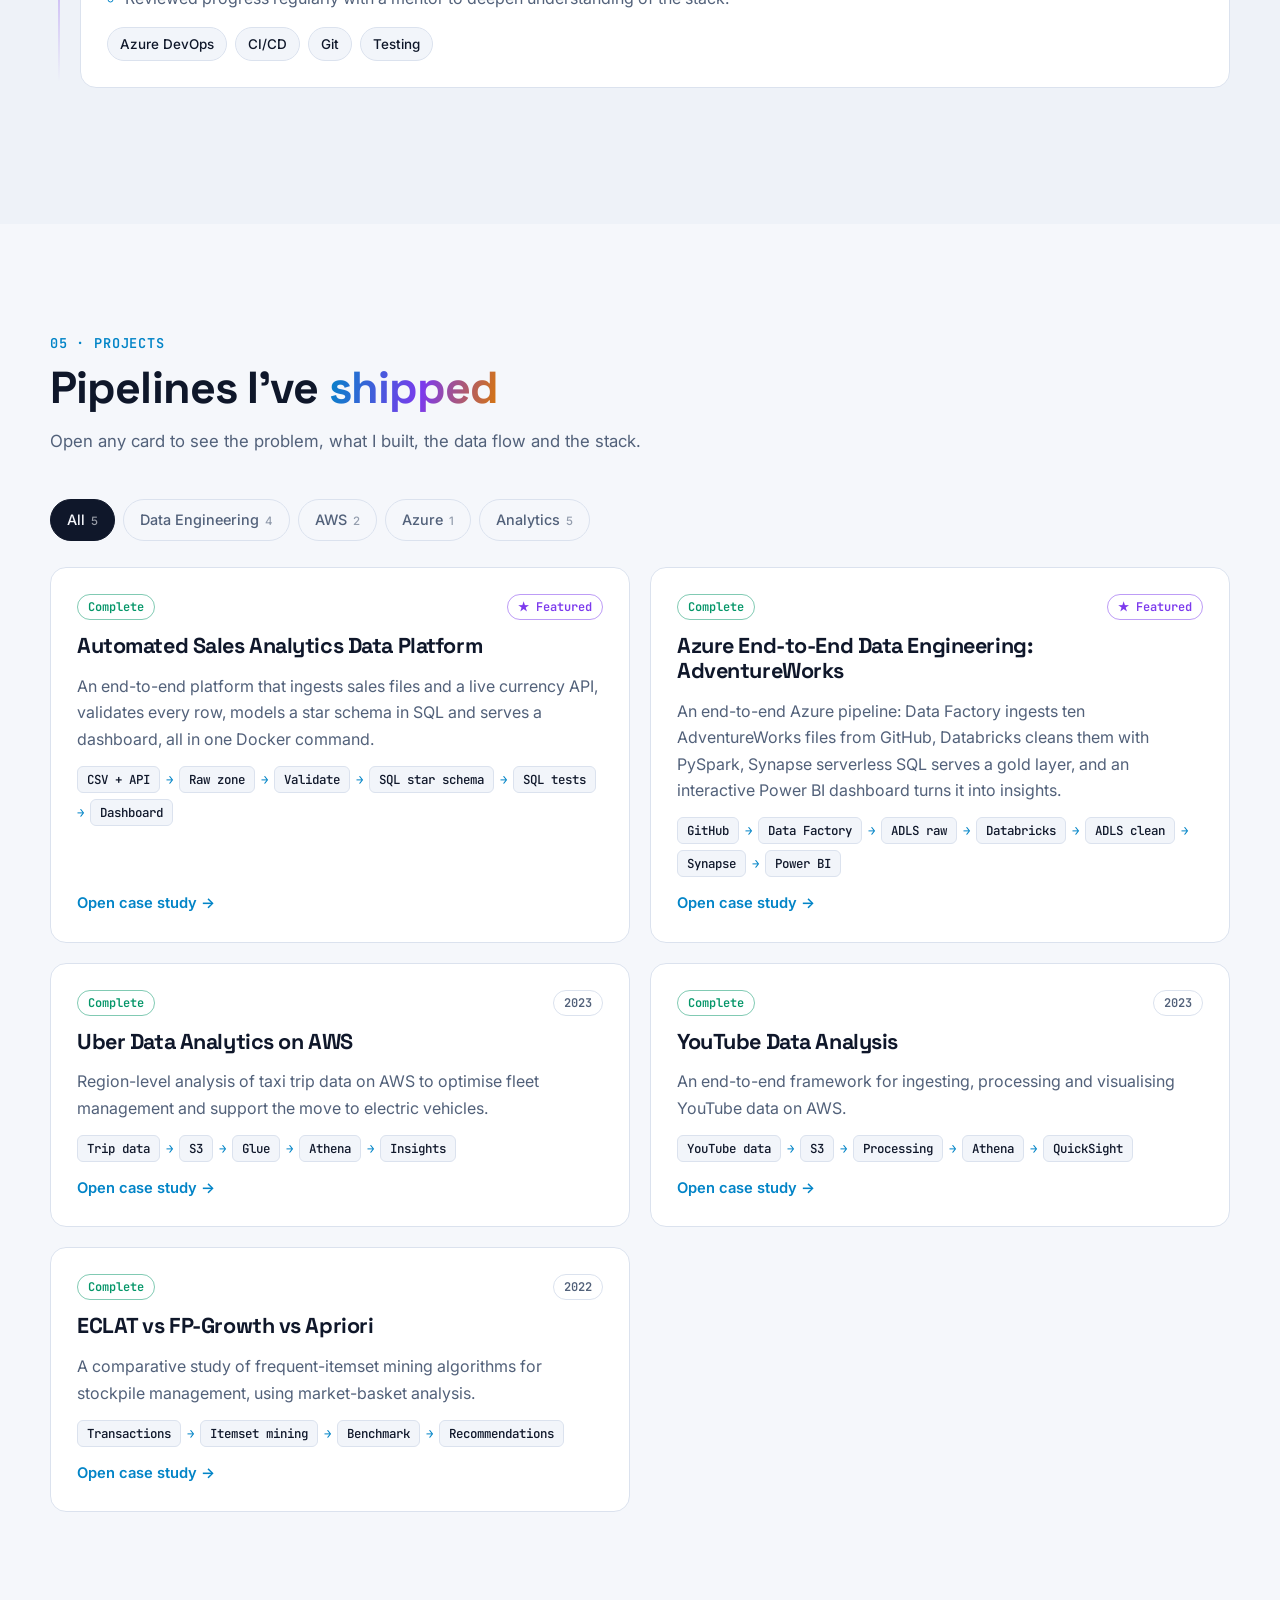
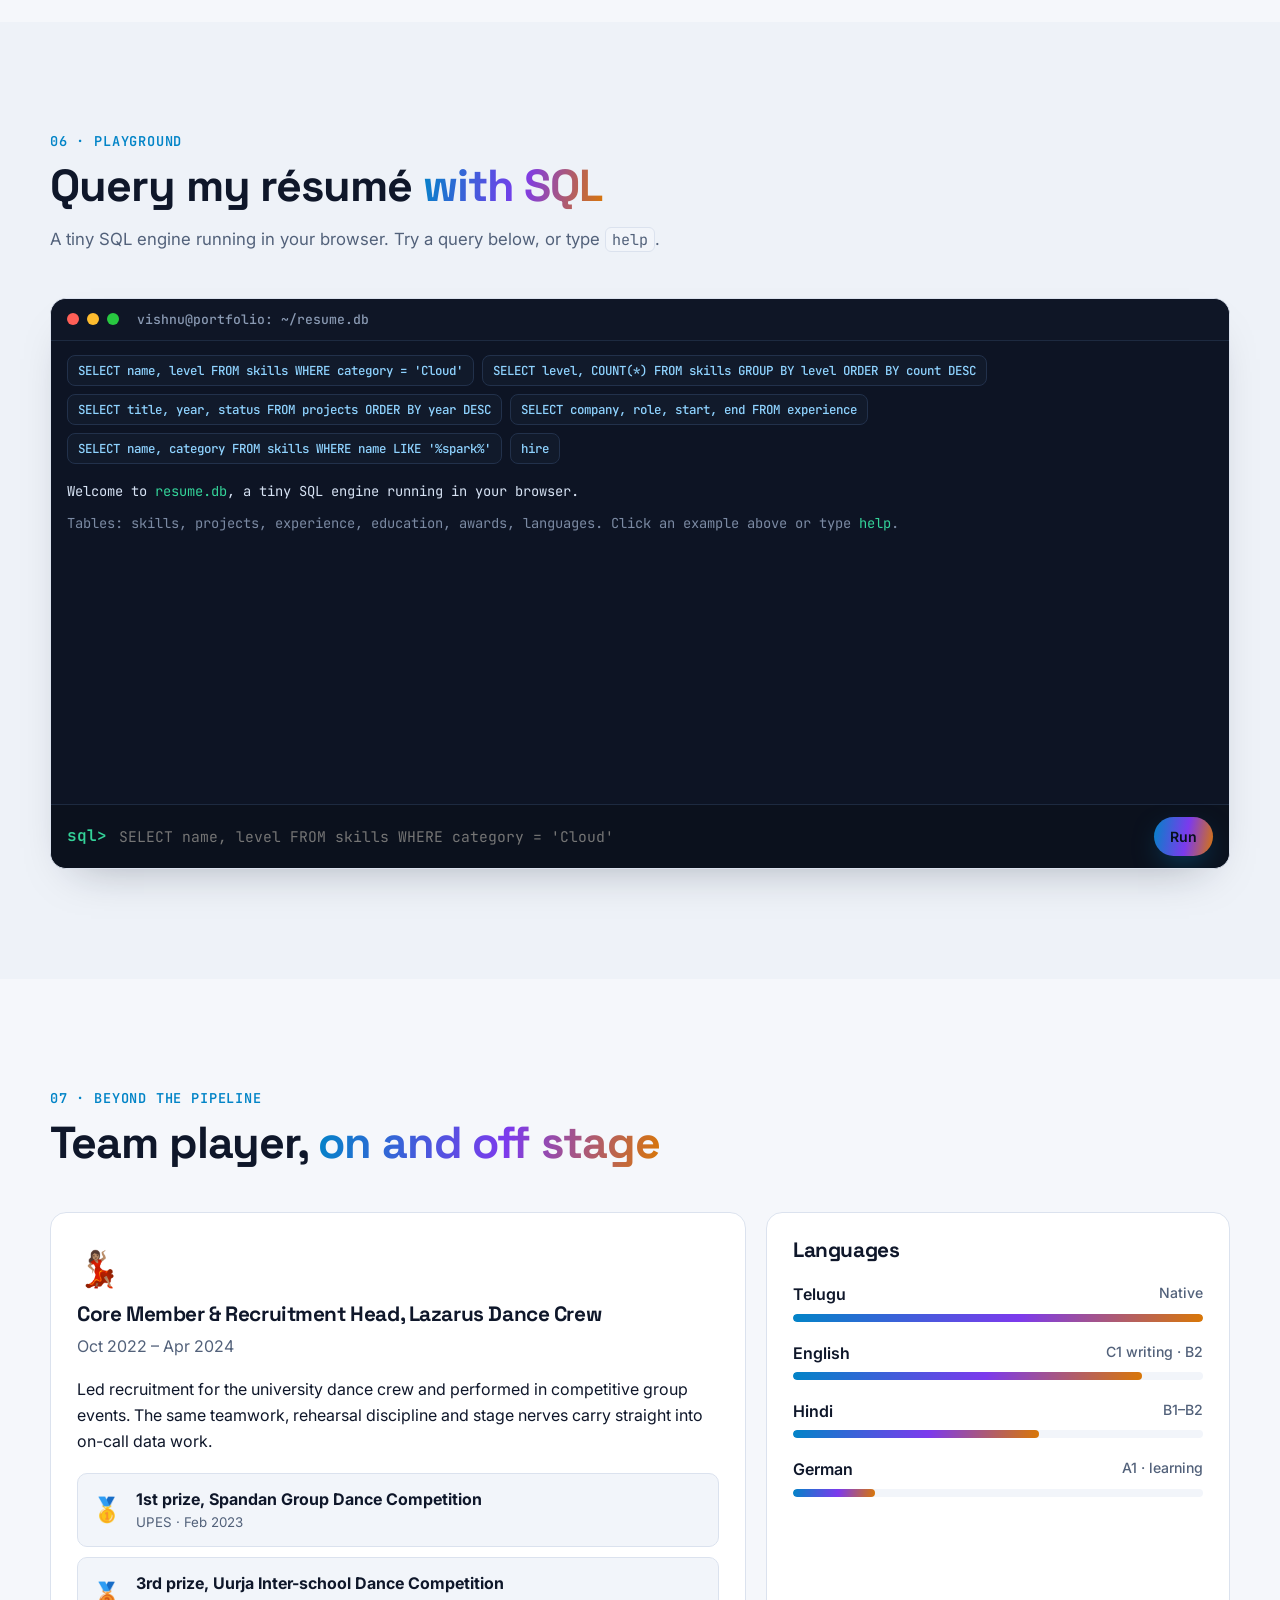
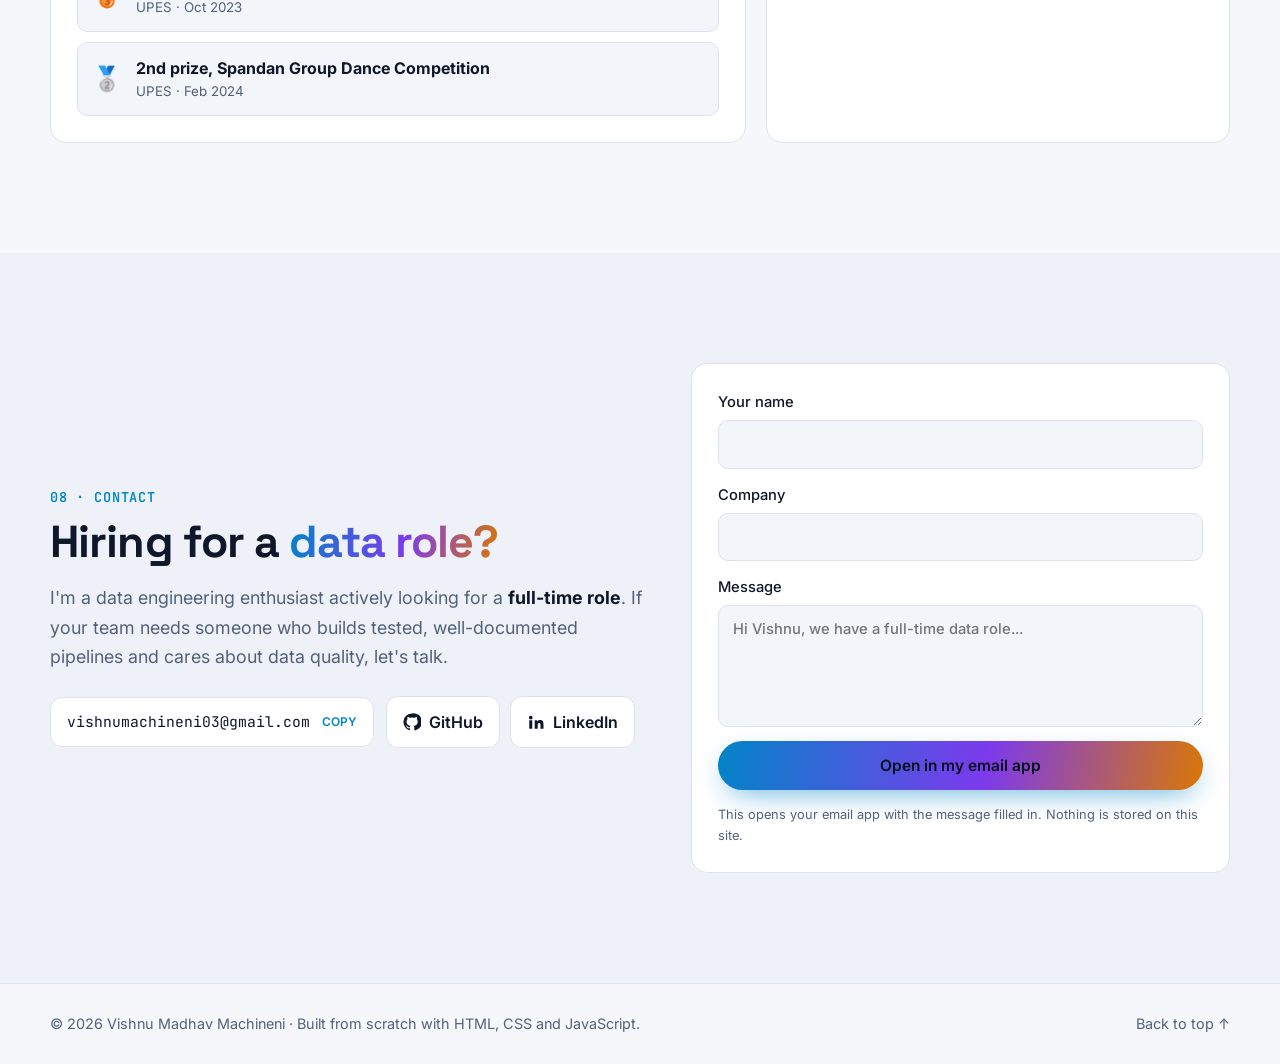
==== commit 5e66fea6: "Mark AdventureWorks project complete and link the Azure repository - Describe the full pipeline: Dat" ====
--- a/index.html
+++ b/index.html
@@ -20,7 +20,7 @@
   <link rel="preconnect" href="https://fonts.googleapis.com">
   <link rel="preconnect" href="https://fonts.gstatic.com" crossorigin>
   <link href="https://fonts.googleapis.com/css2?family=Inter:wght@400;500;600;700&family=JetBrains+Mono:wght@400;600&family=Space+Grotesk:wght@500;600;700&display=swap" rel="stylesheet">
-  <link rel="stylesheet" href="assets/css/style.css?v=20261020c">
+  <link rel="stylesheet" href="assets/css/style.css?v=20261022a">
 
   <script>
     // apply the saved or system theme before first paint
@@ -323,7 +323,7 @@
 
   <noscript><p class="noscript">This site works best with JavaScript enabled. Contact: vishnumachineni03@gmail.com</p></noscript>
 
-  <script src="assets/js/data.js?v=20261020c"></script>
-  <script src="assets/js/main.js?v=20261020c"></script>
+  <script src="assets/js/data.js?v=20261022a"></script>
+  <script src="assets/js/main.js?v=20261022a"></script>
 </body>
 </html>
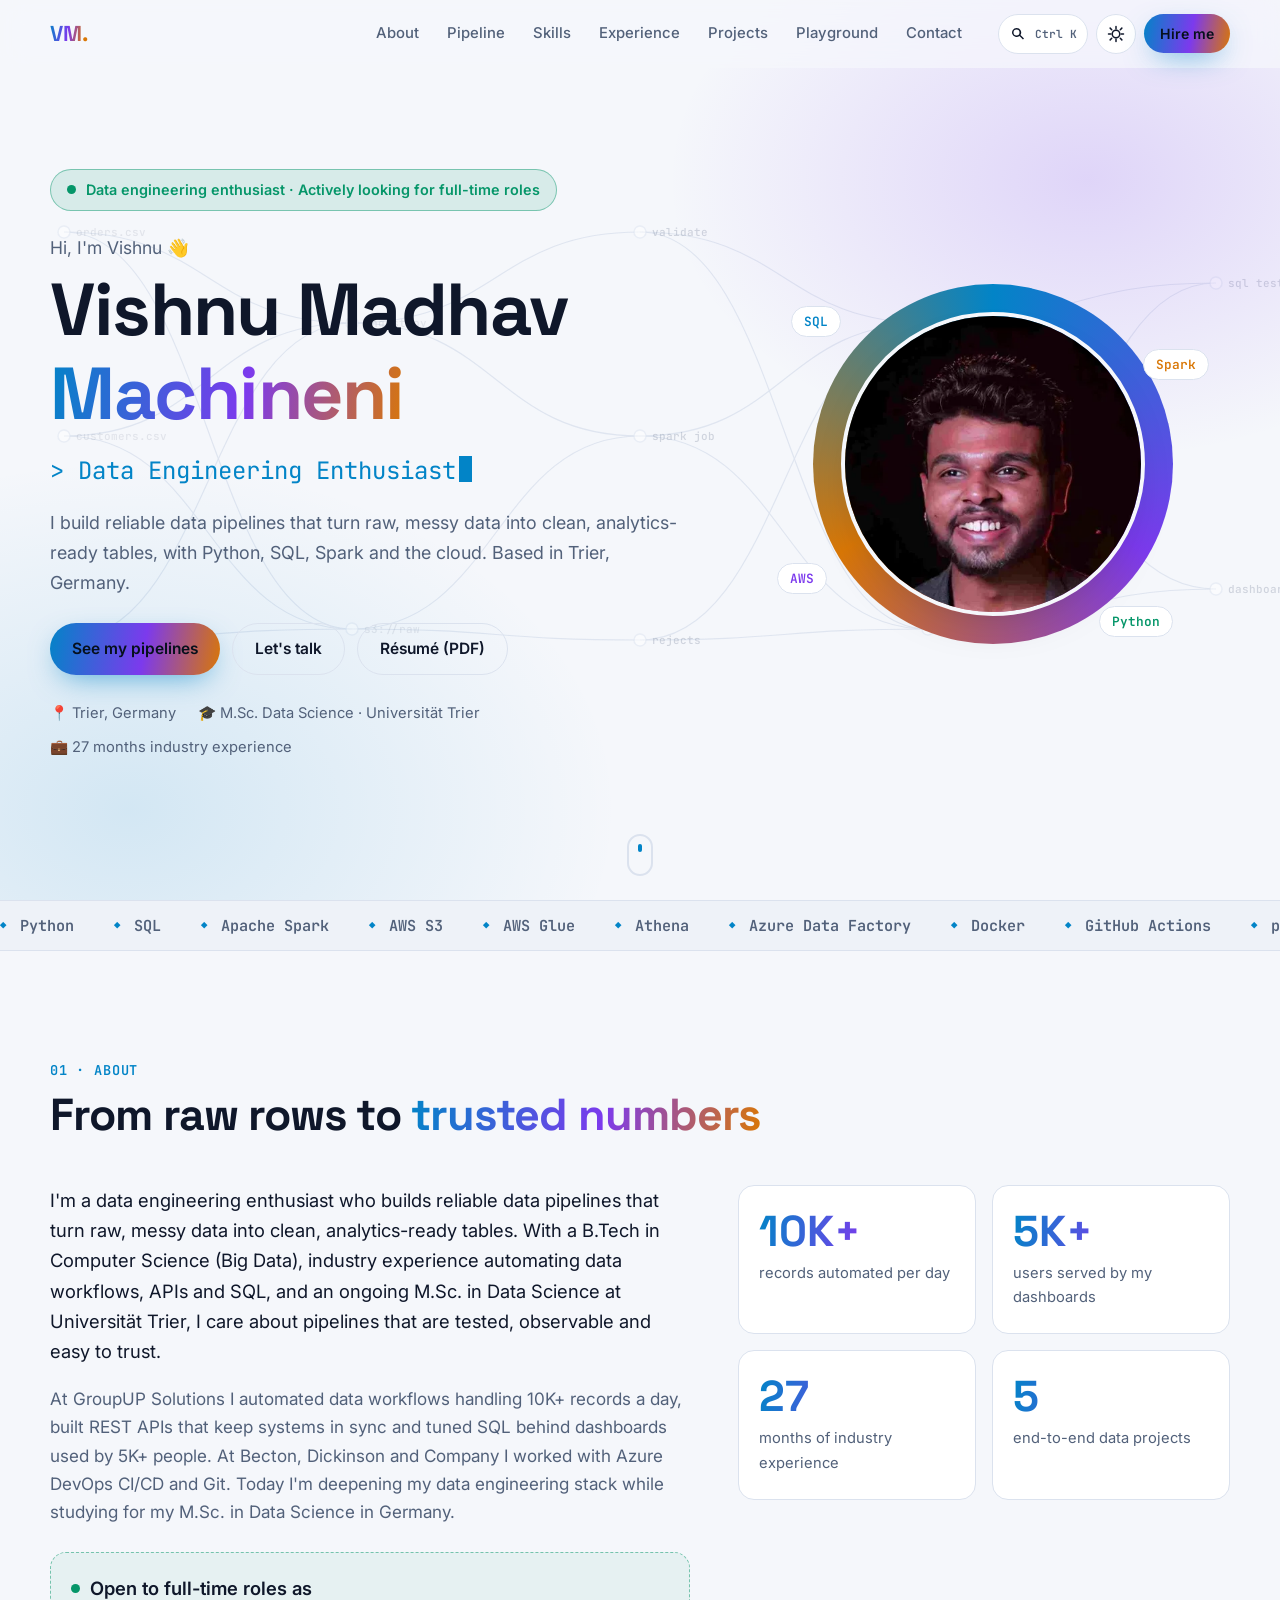
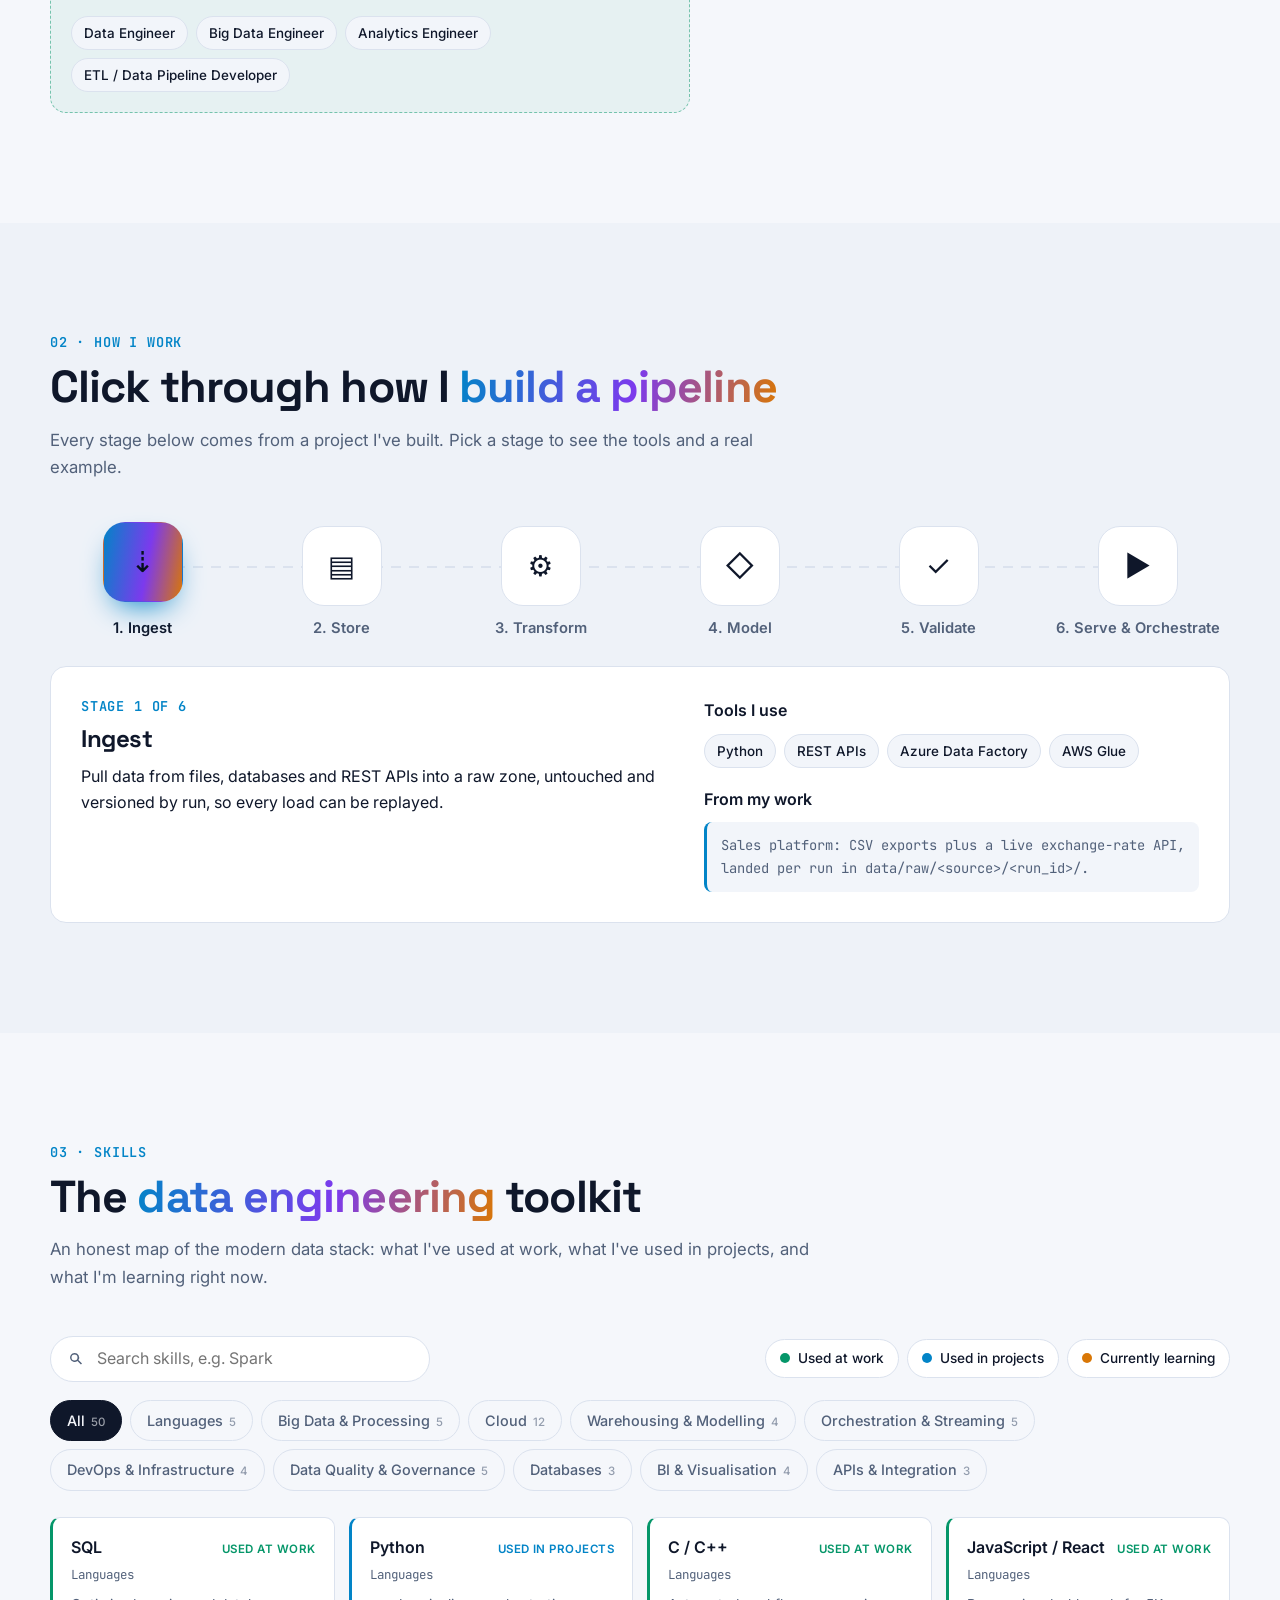
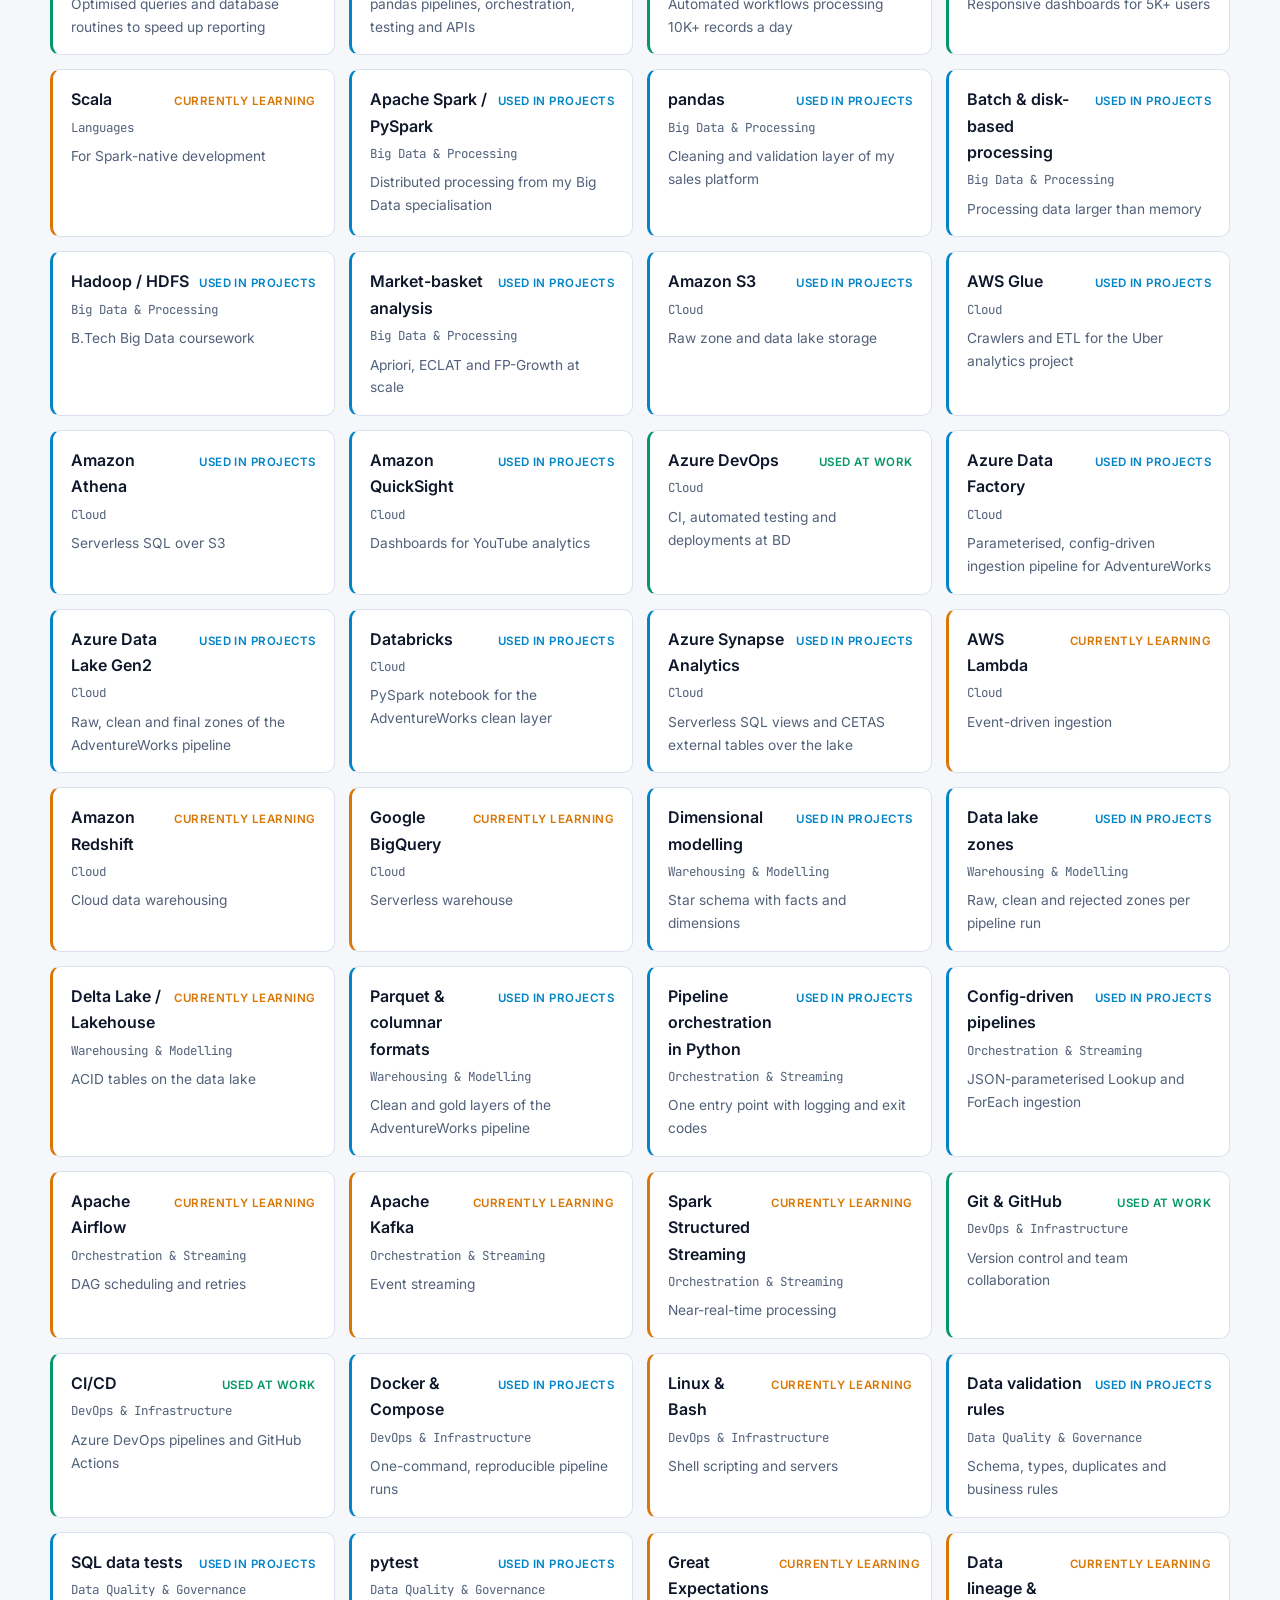
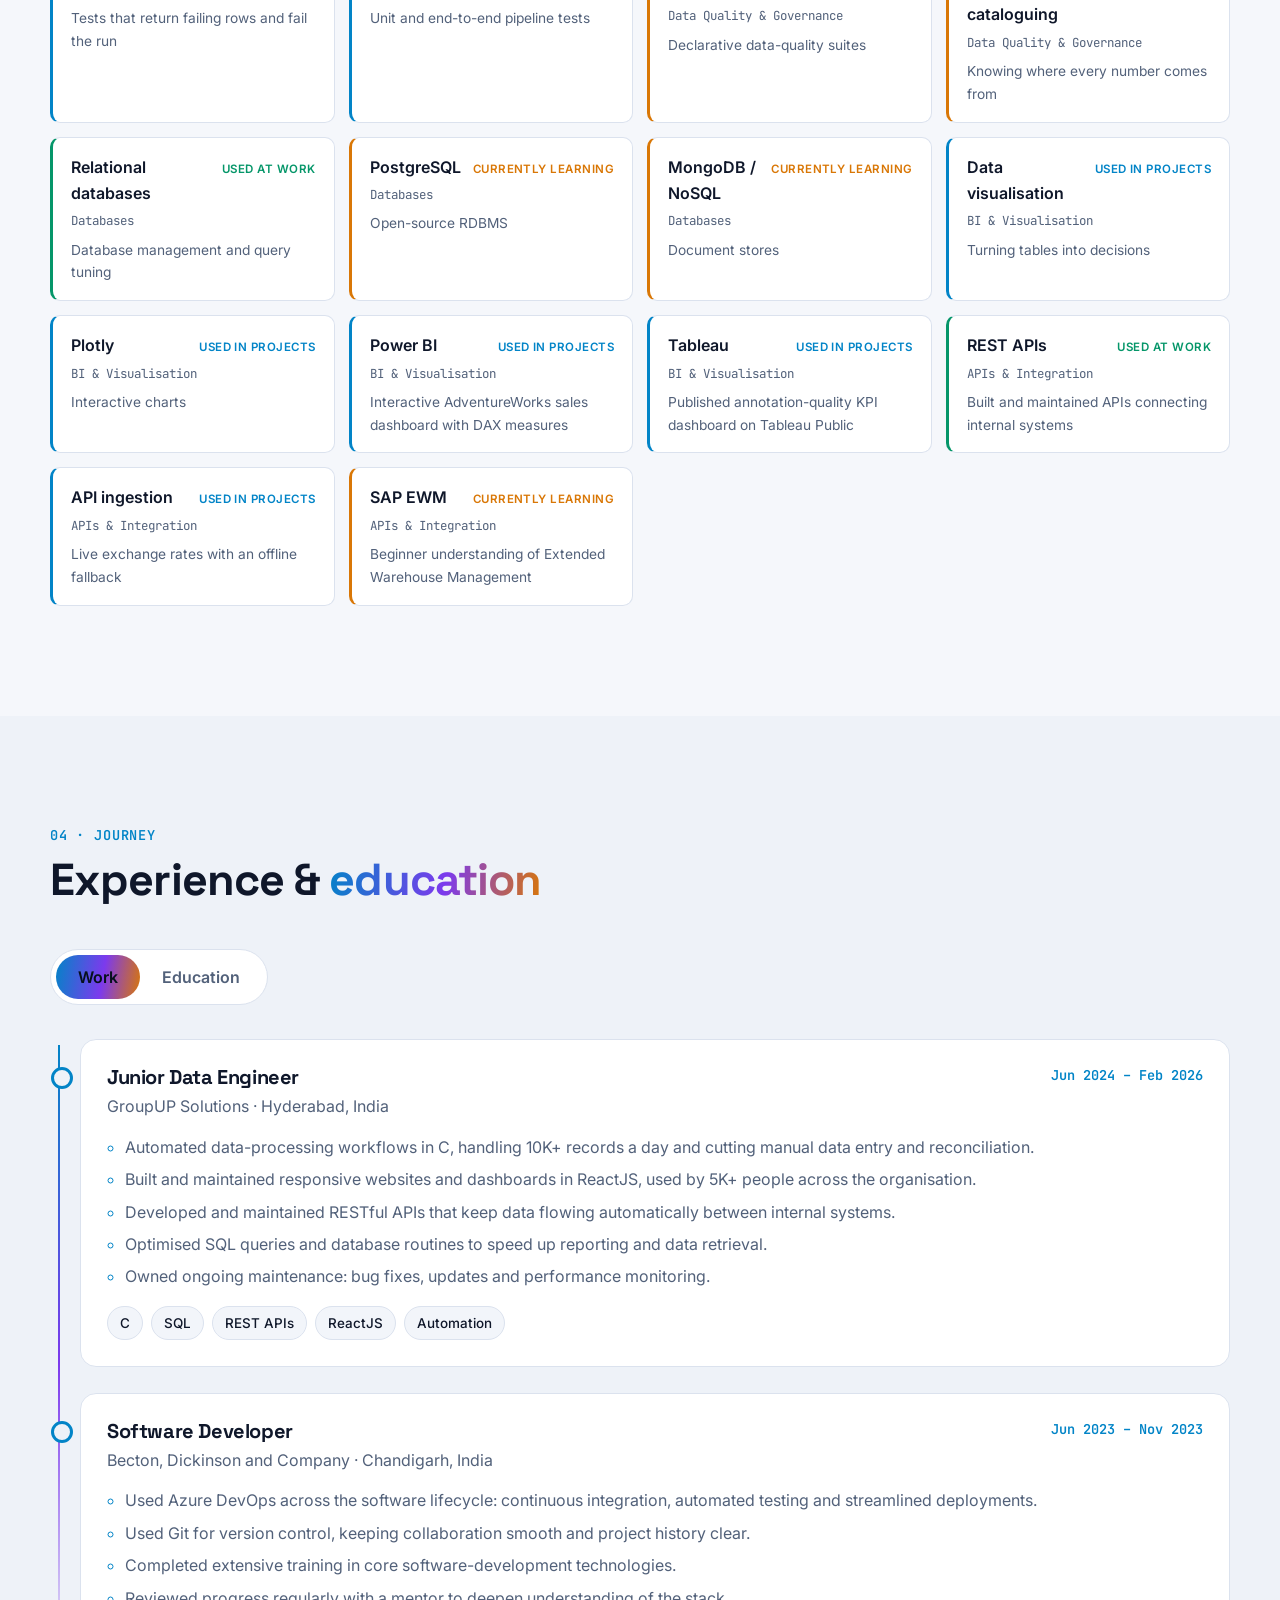
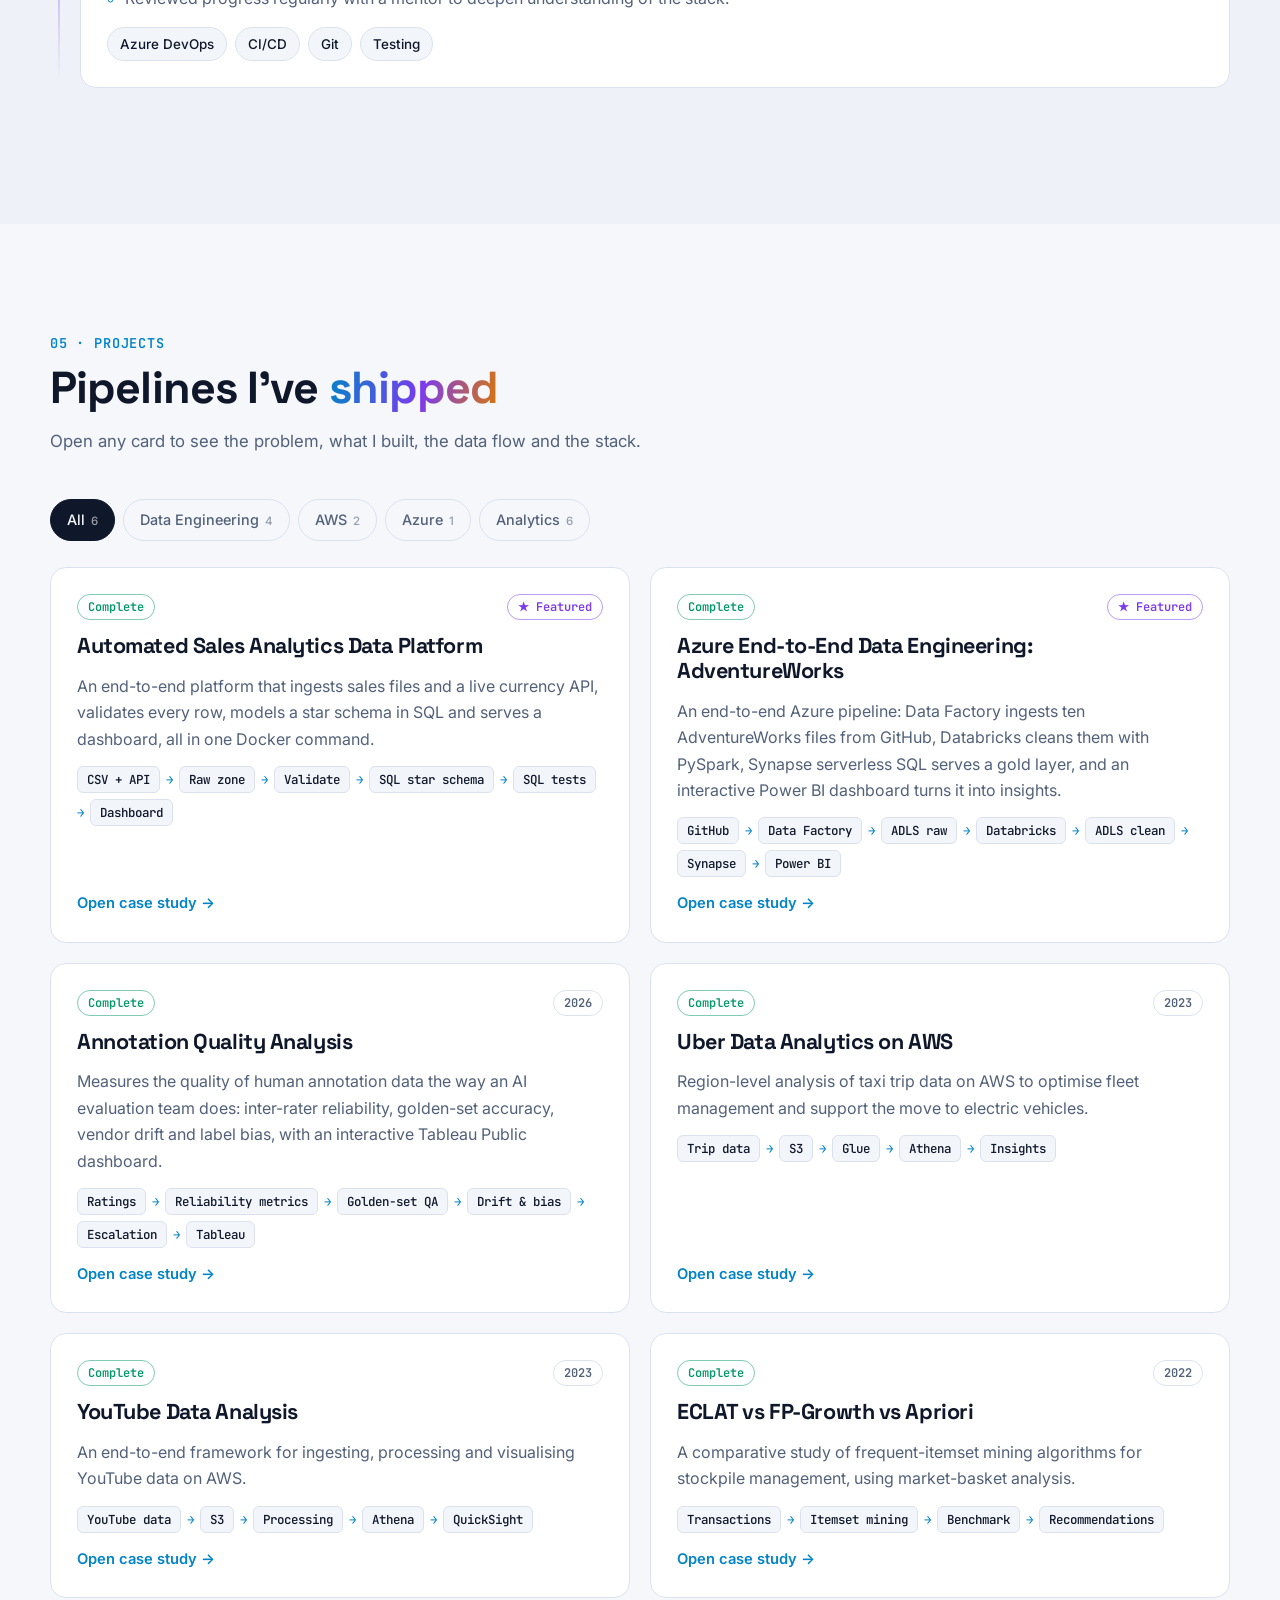
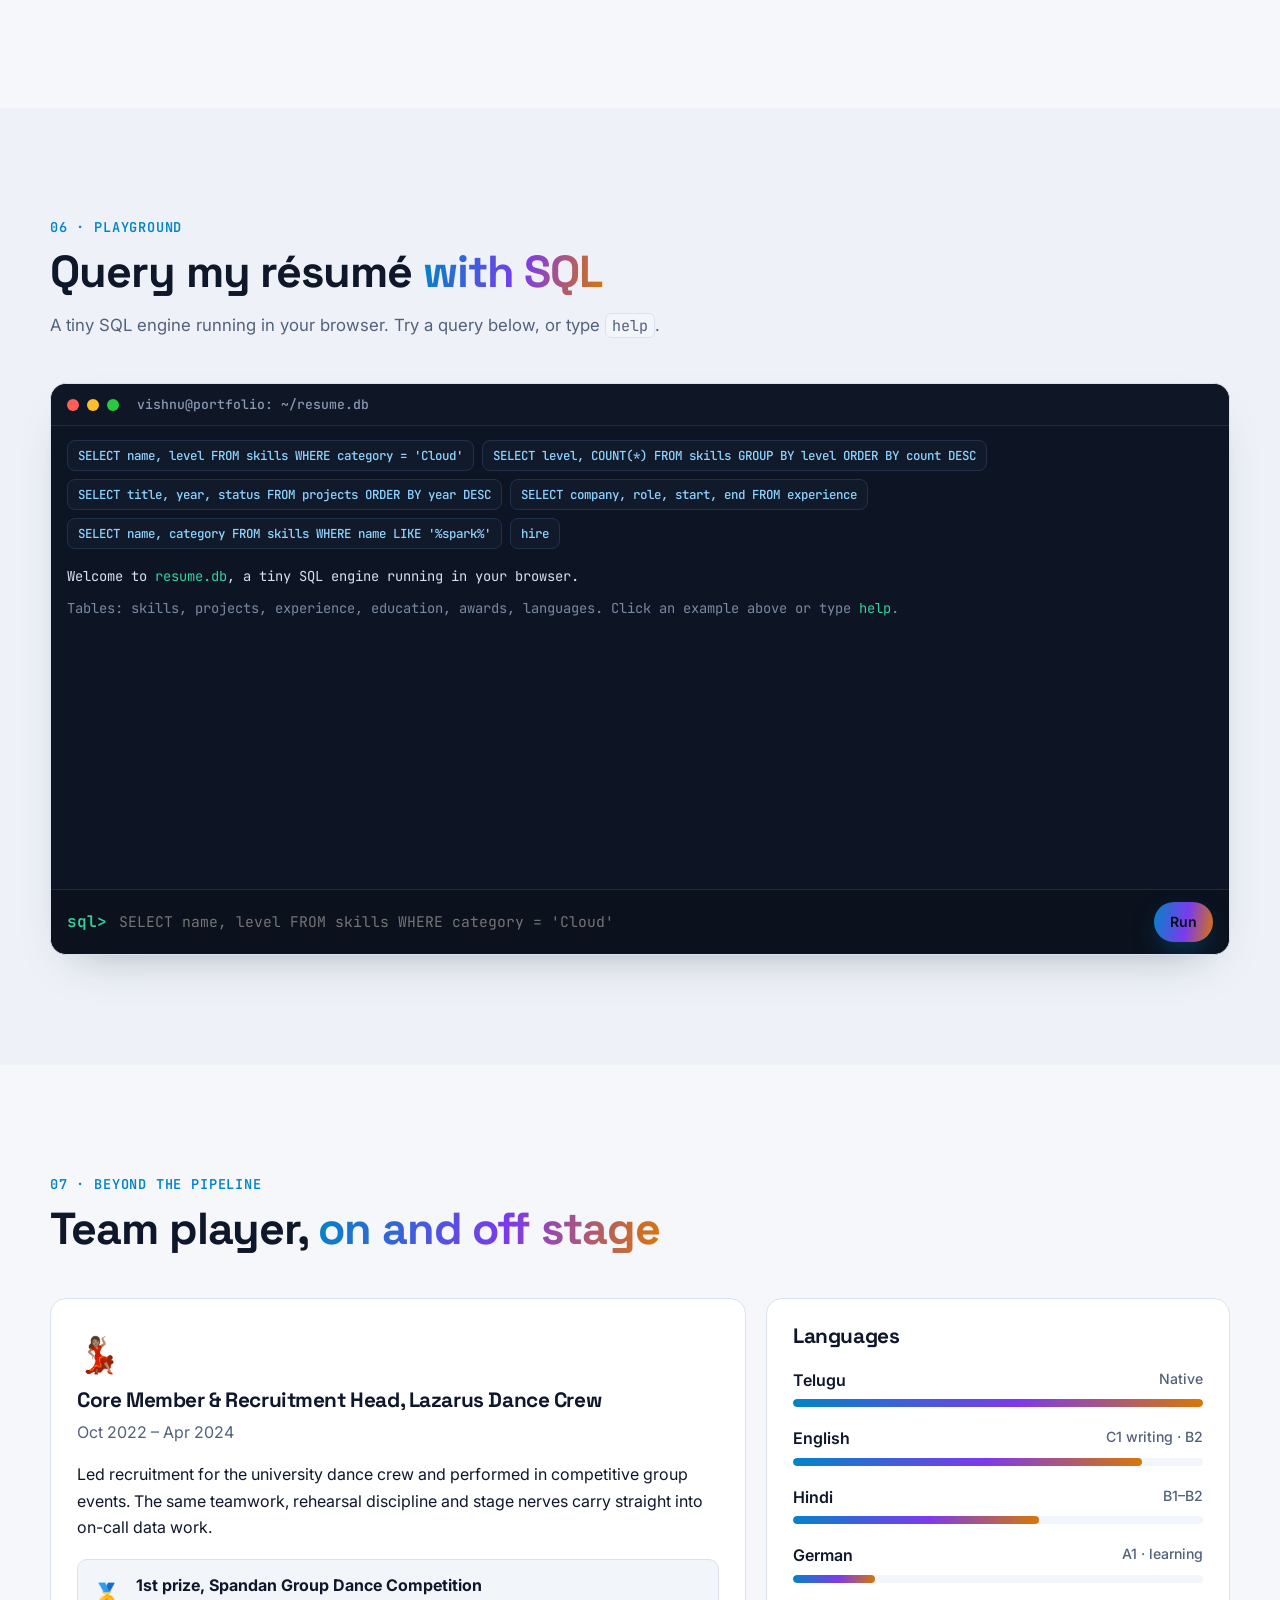
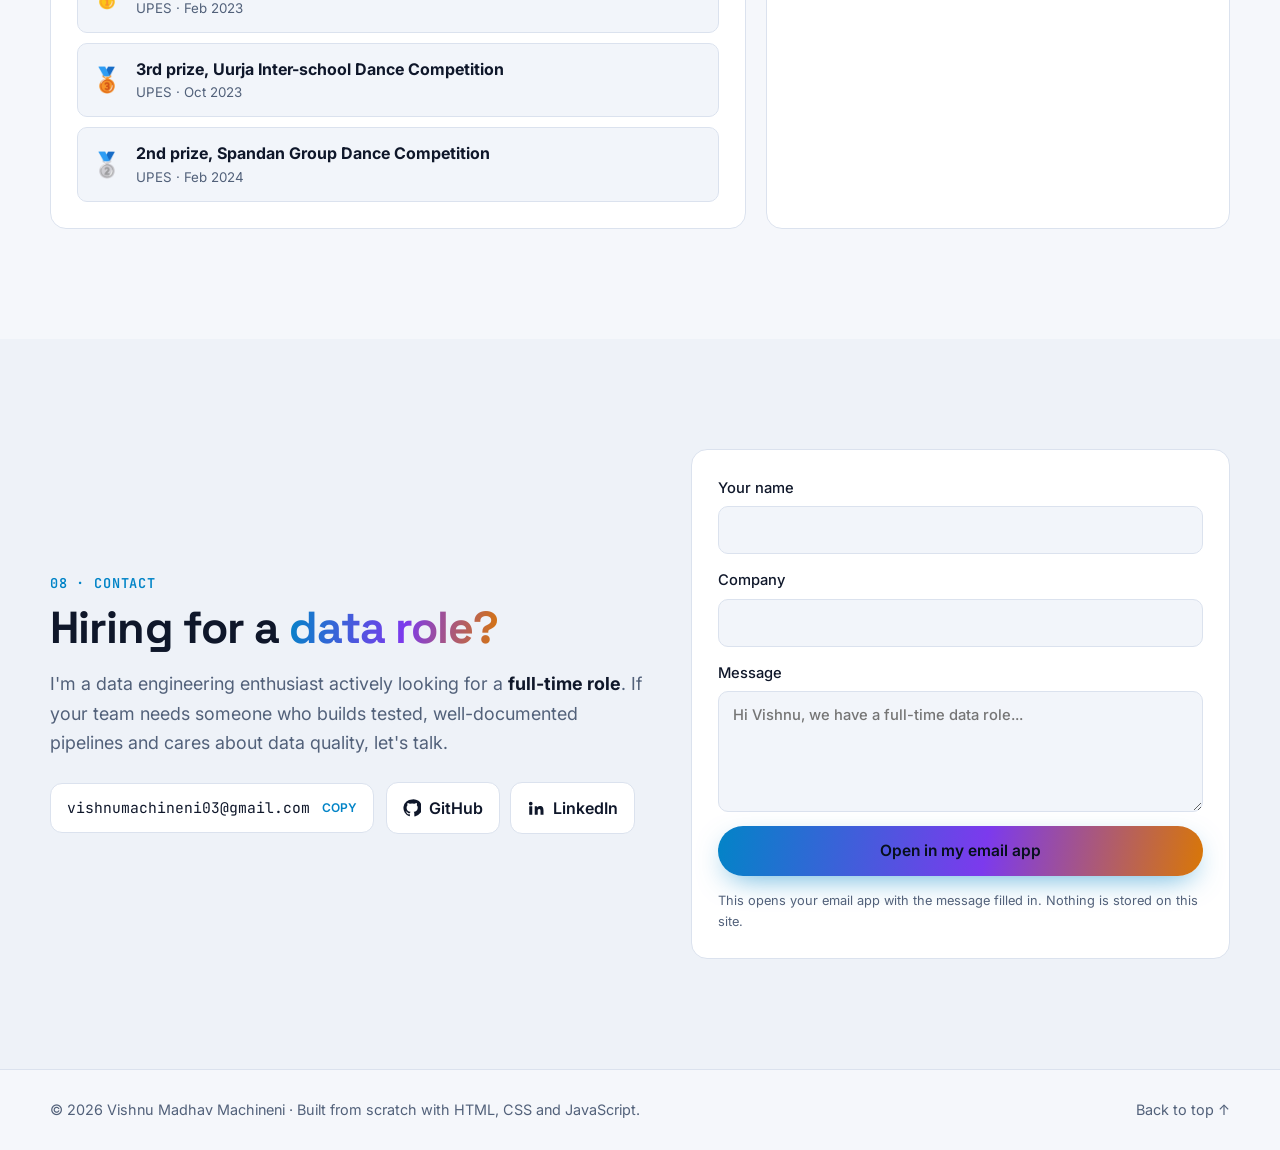
==== commit 6d708aa7: "Update GroupUP role to Junior Data Engineer (Jun 2024 - Feb 2026) and experience to 27 months" ====
--- a/index.html
+++ b/index.html
@@ -107,7 +107,7 @@
           <ul class="hero__meta">
             <li><span class="mono">📍</span> Trier, Germany</li>
             <li><span class="mono">🎓</span> M.Sc. Data Science · Universität Trier</li>
-            <li><span class="mono">💼</span> 17 months industry experience</li>
+            <li><span class="mono">💼</span> 27 months industry experience</li>
           </ul>
         </div>
         <div class="hero__visual">
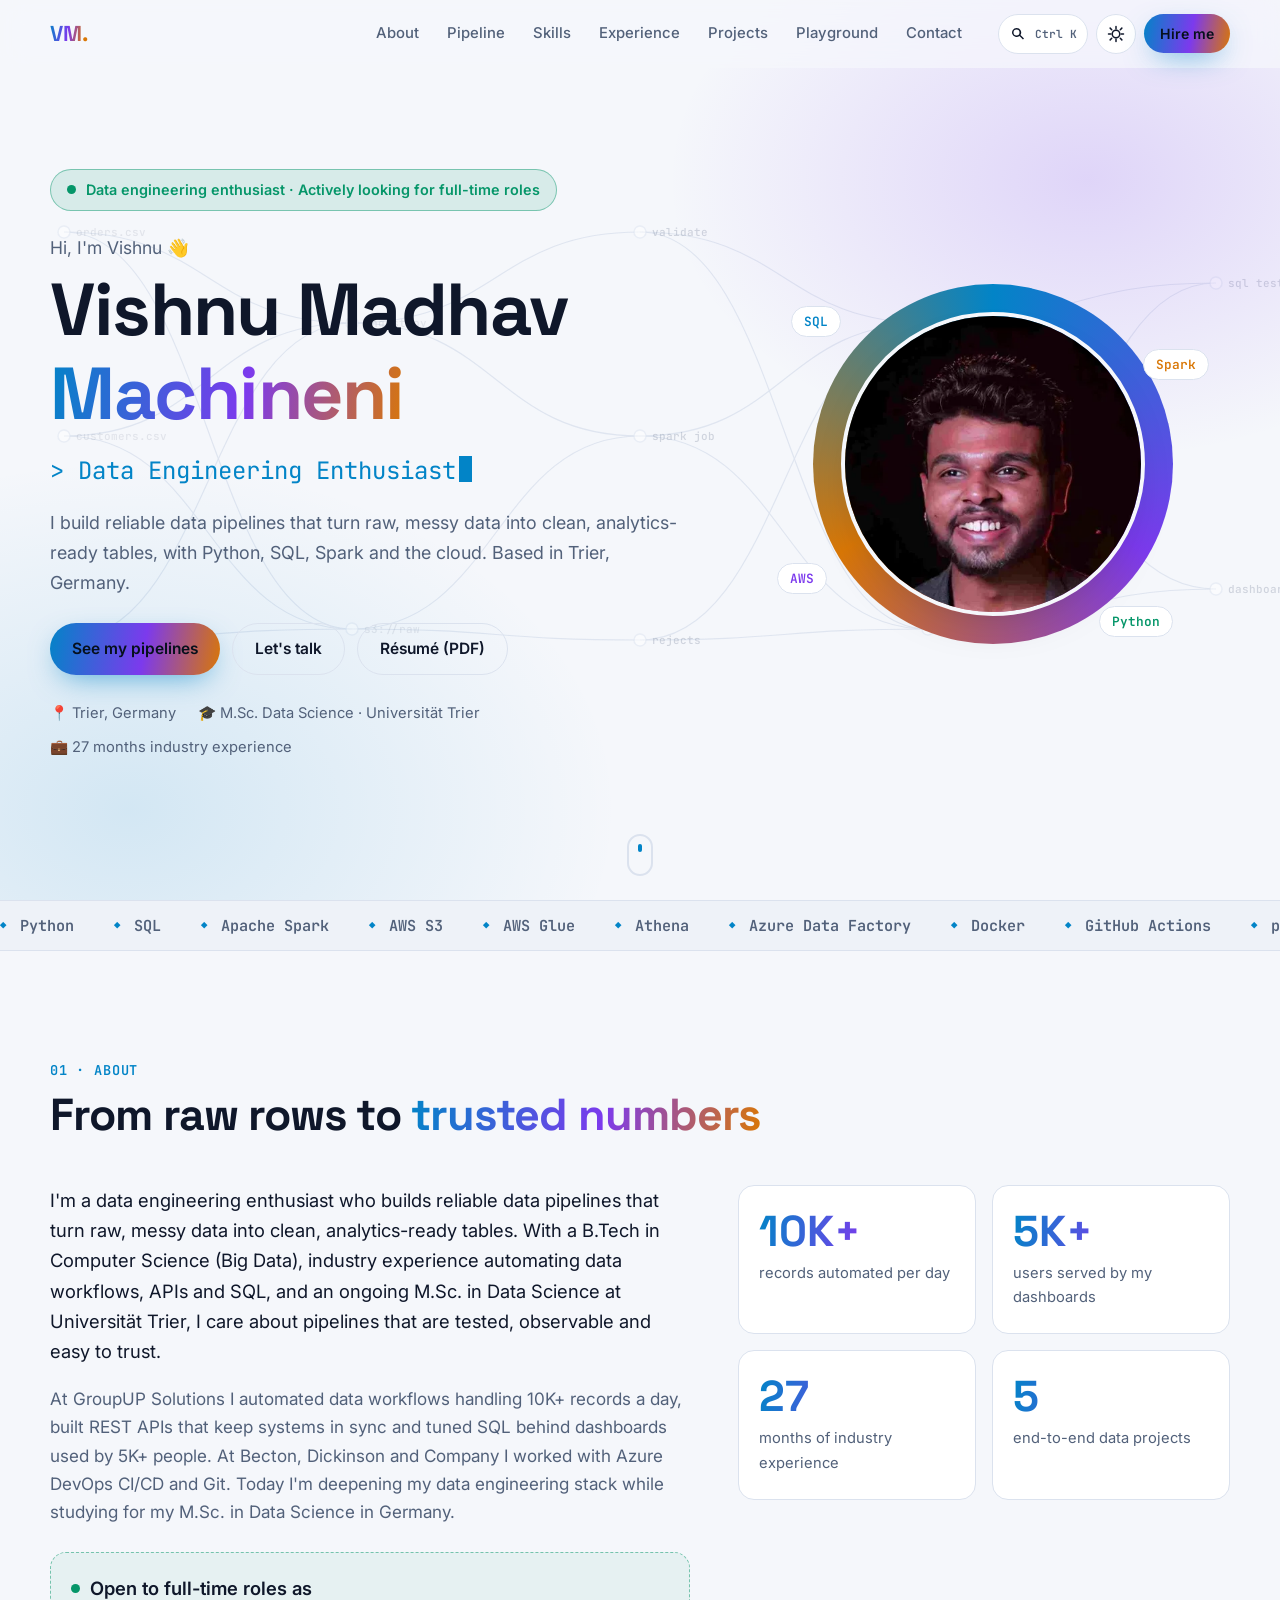
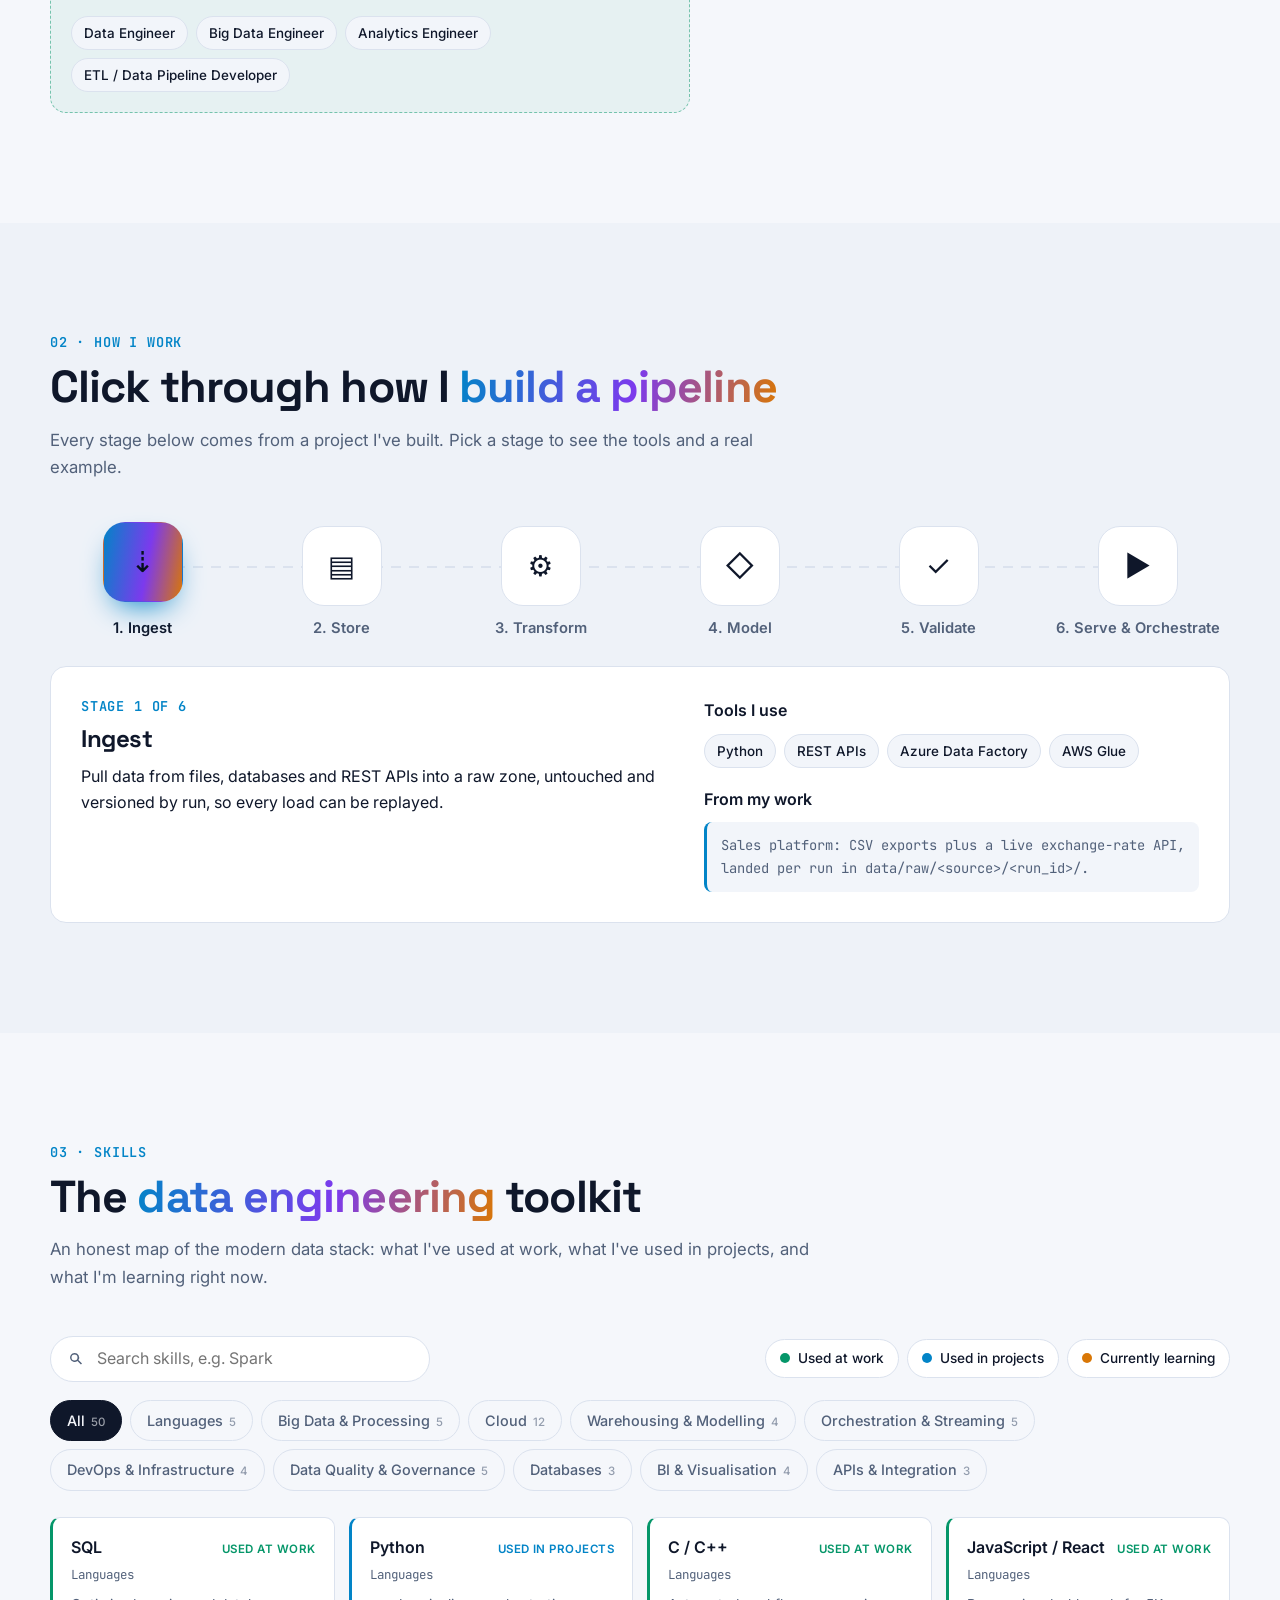
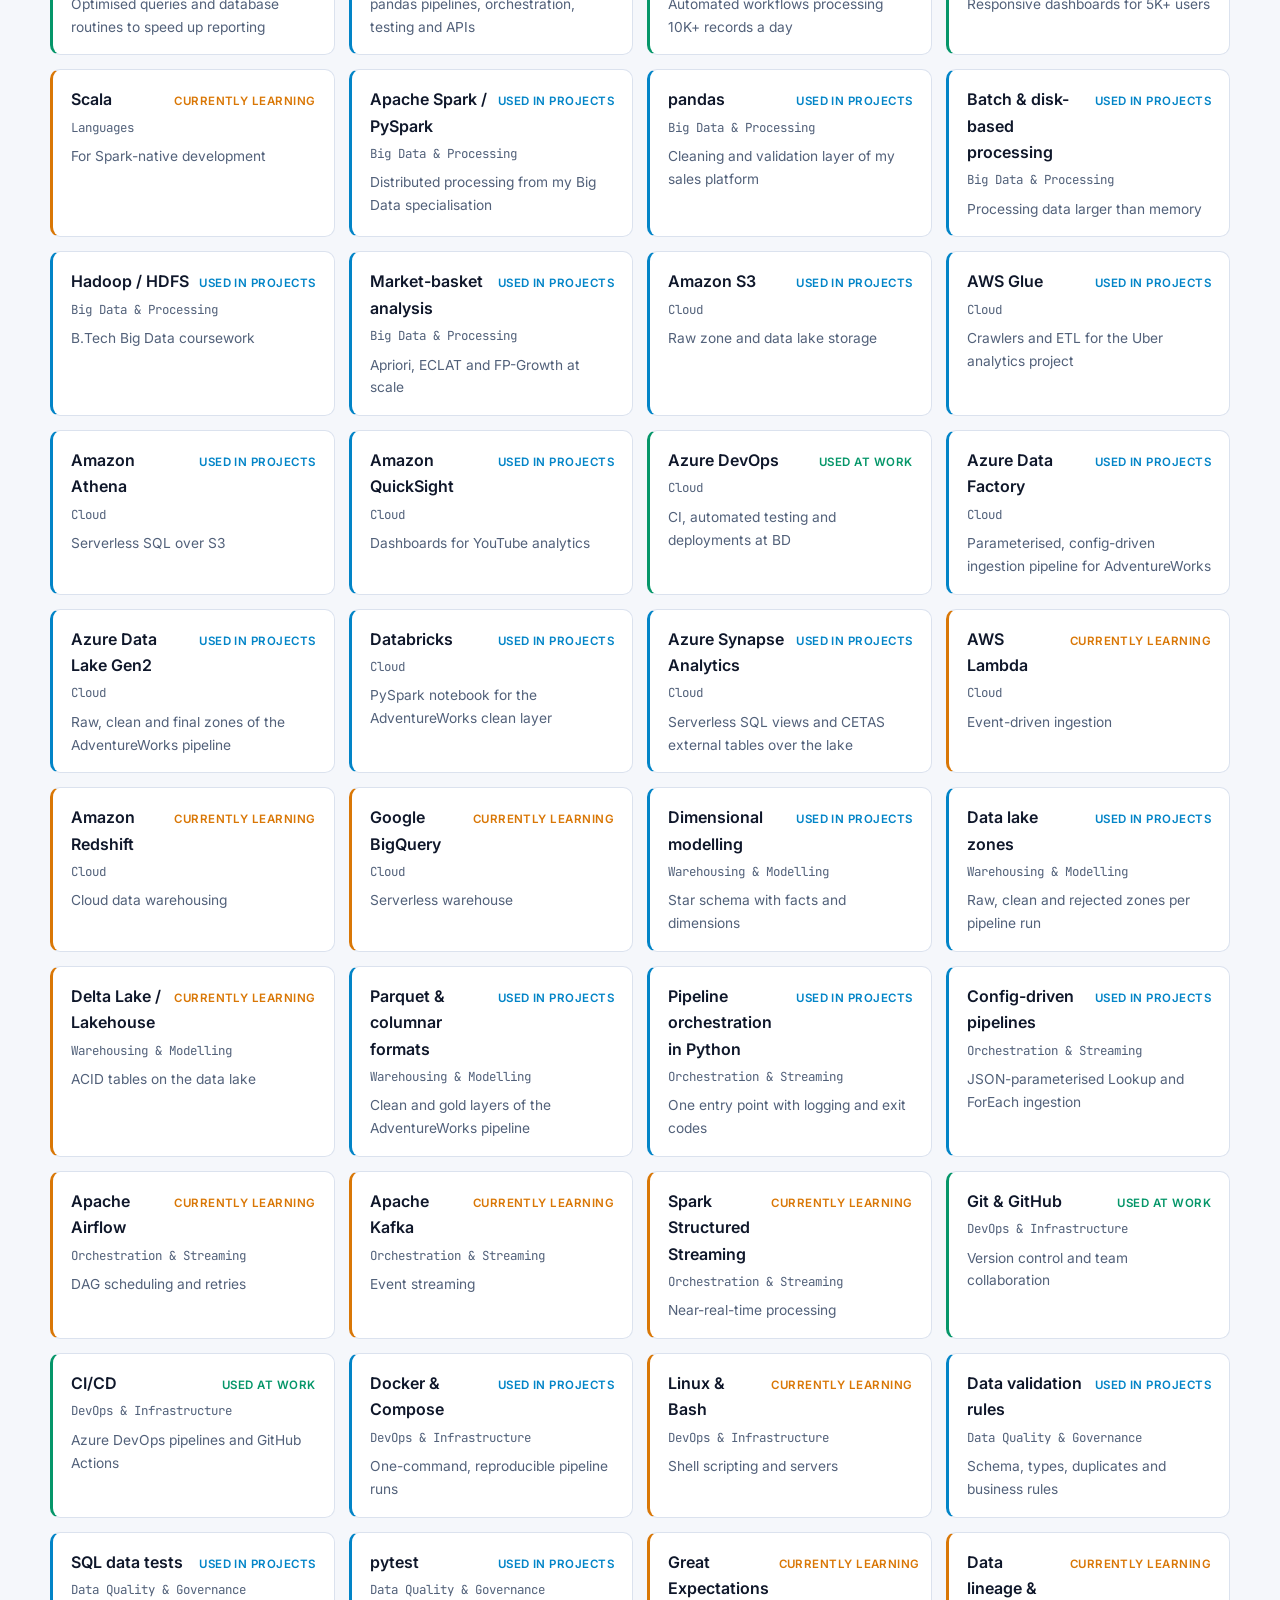
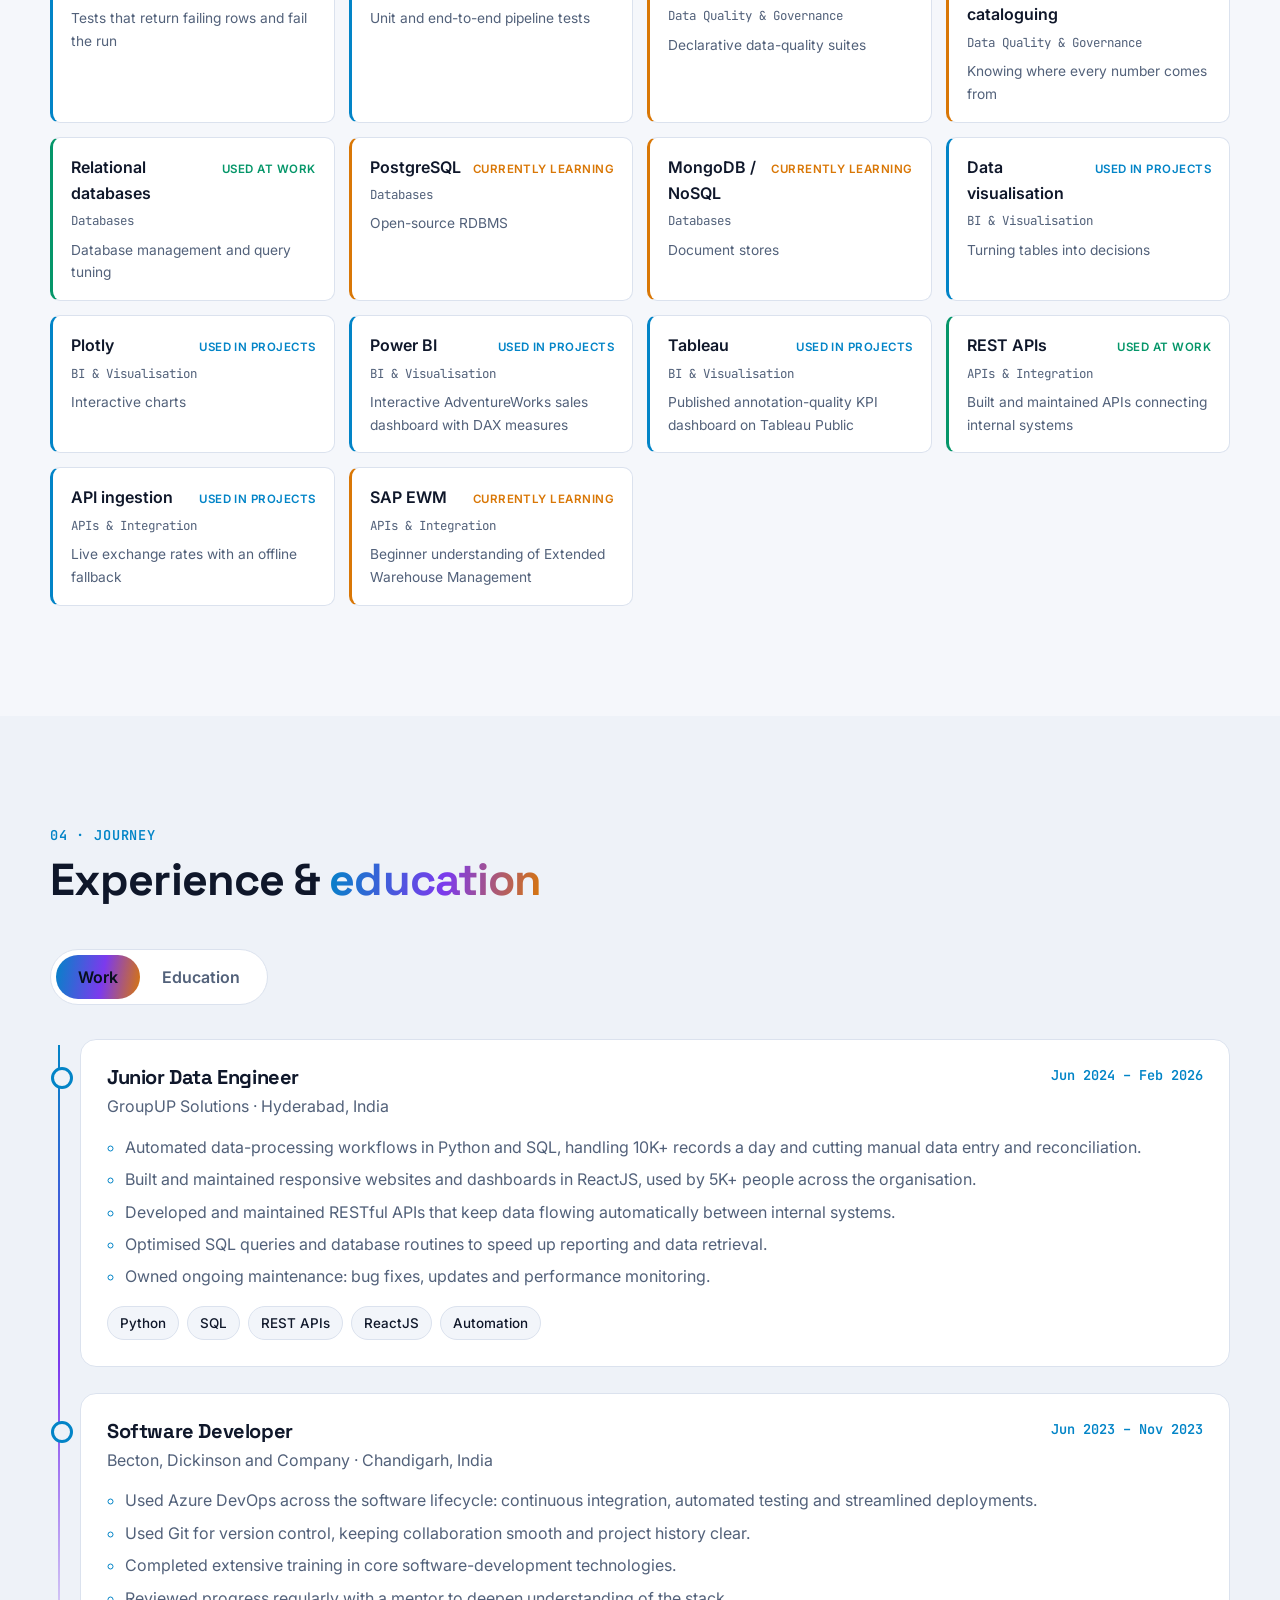
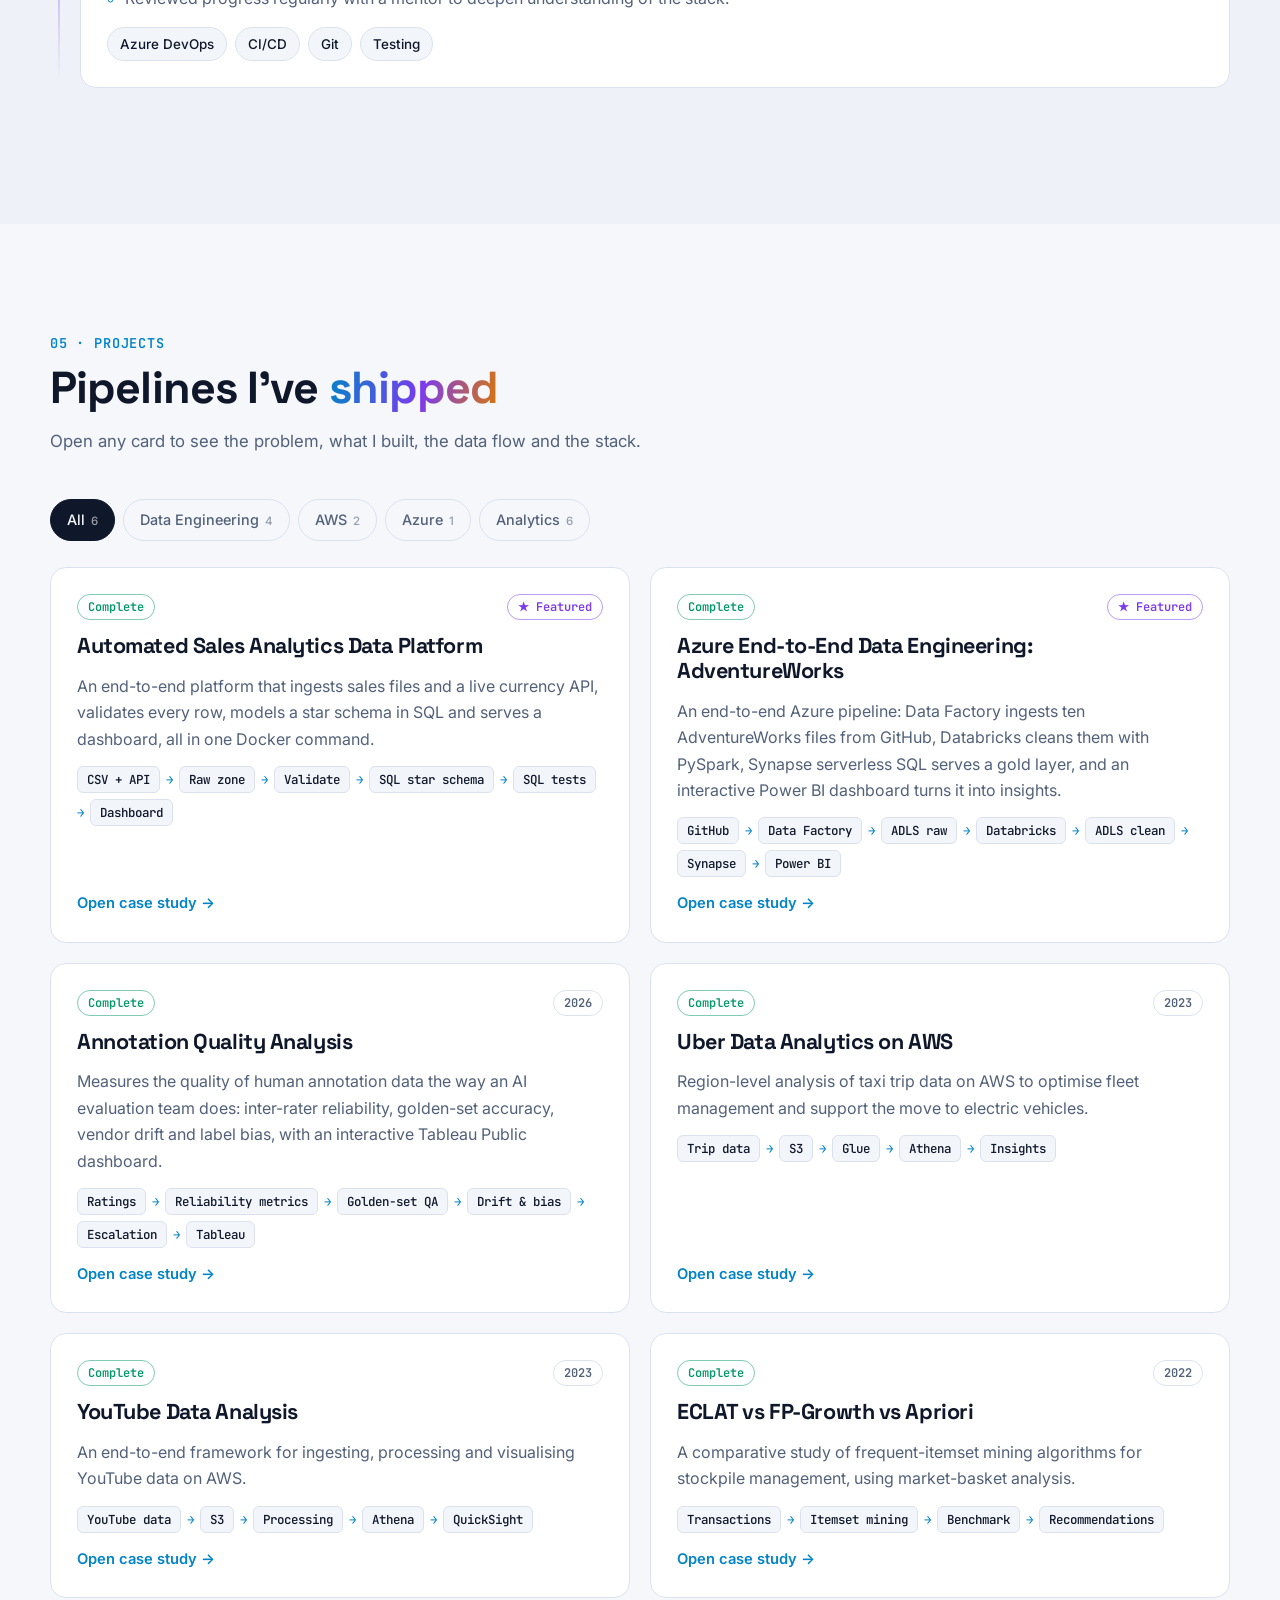
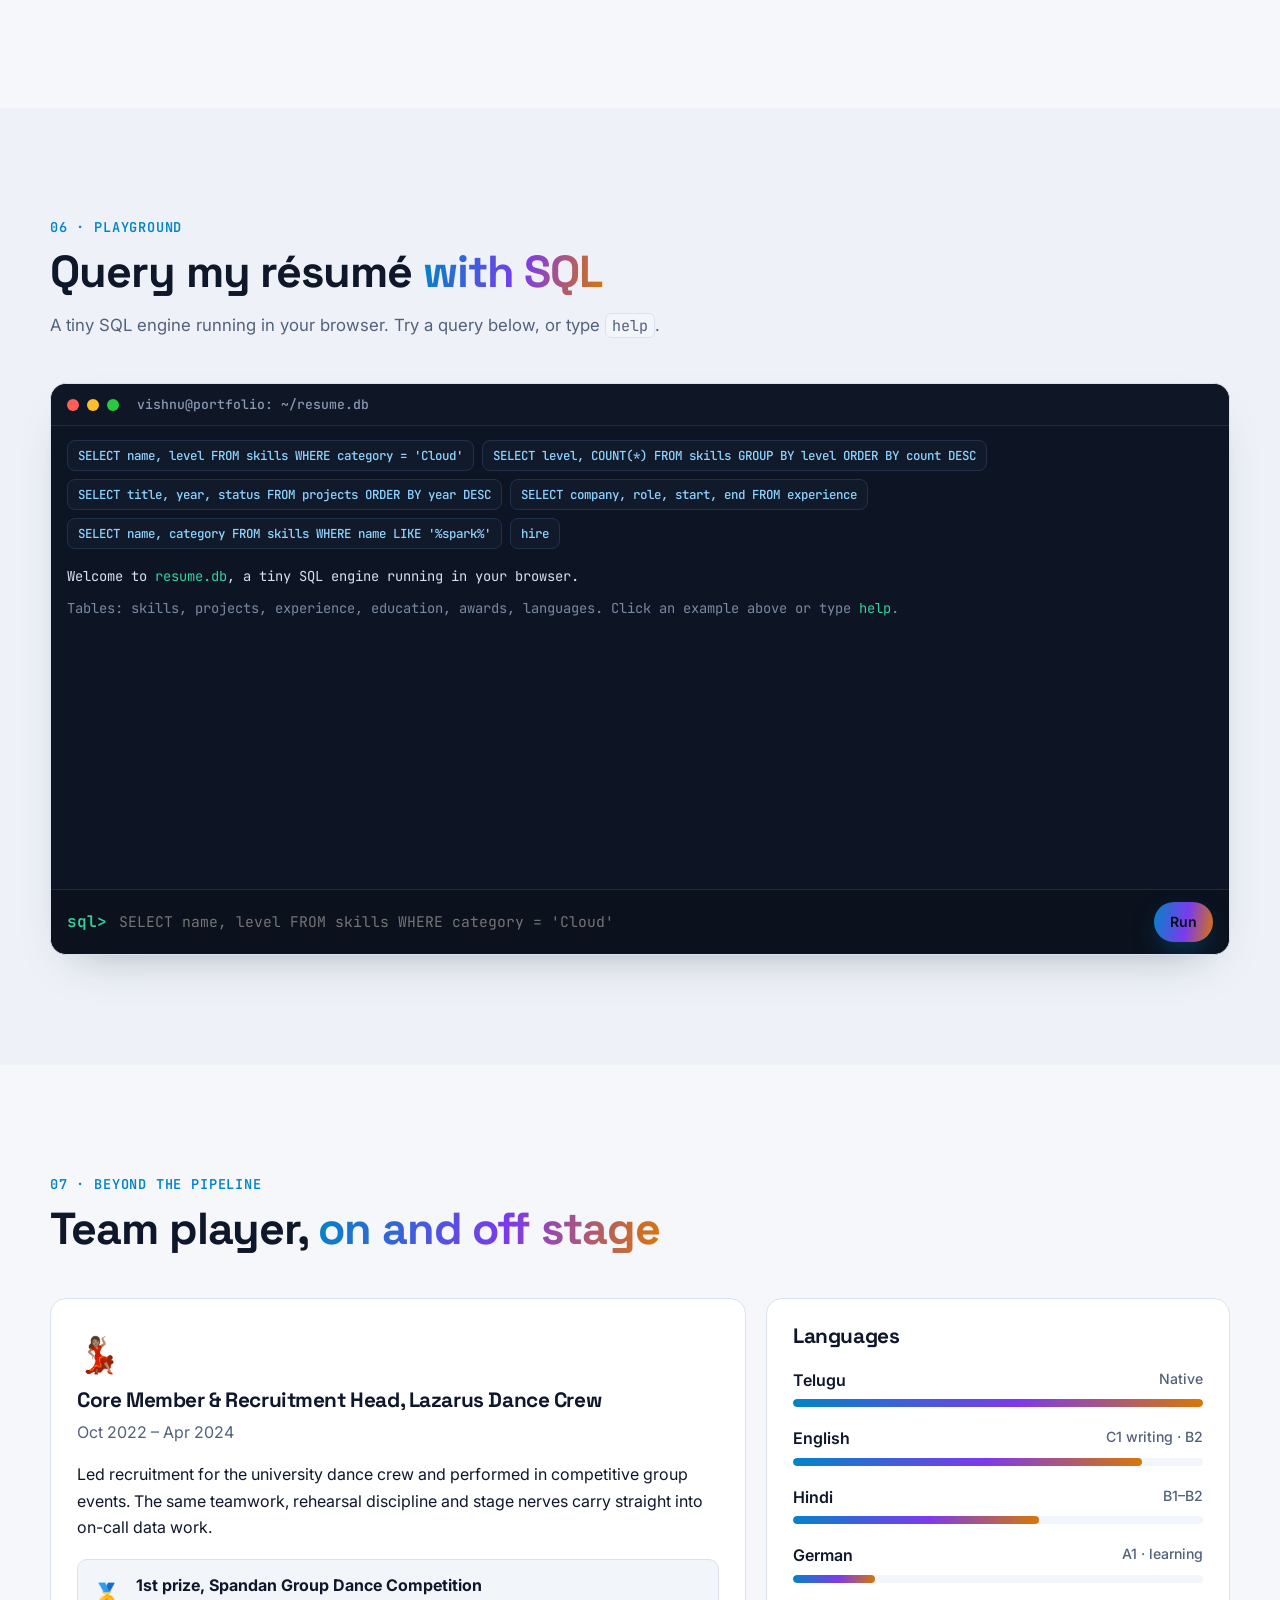
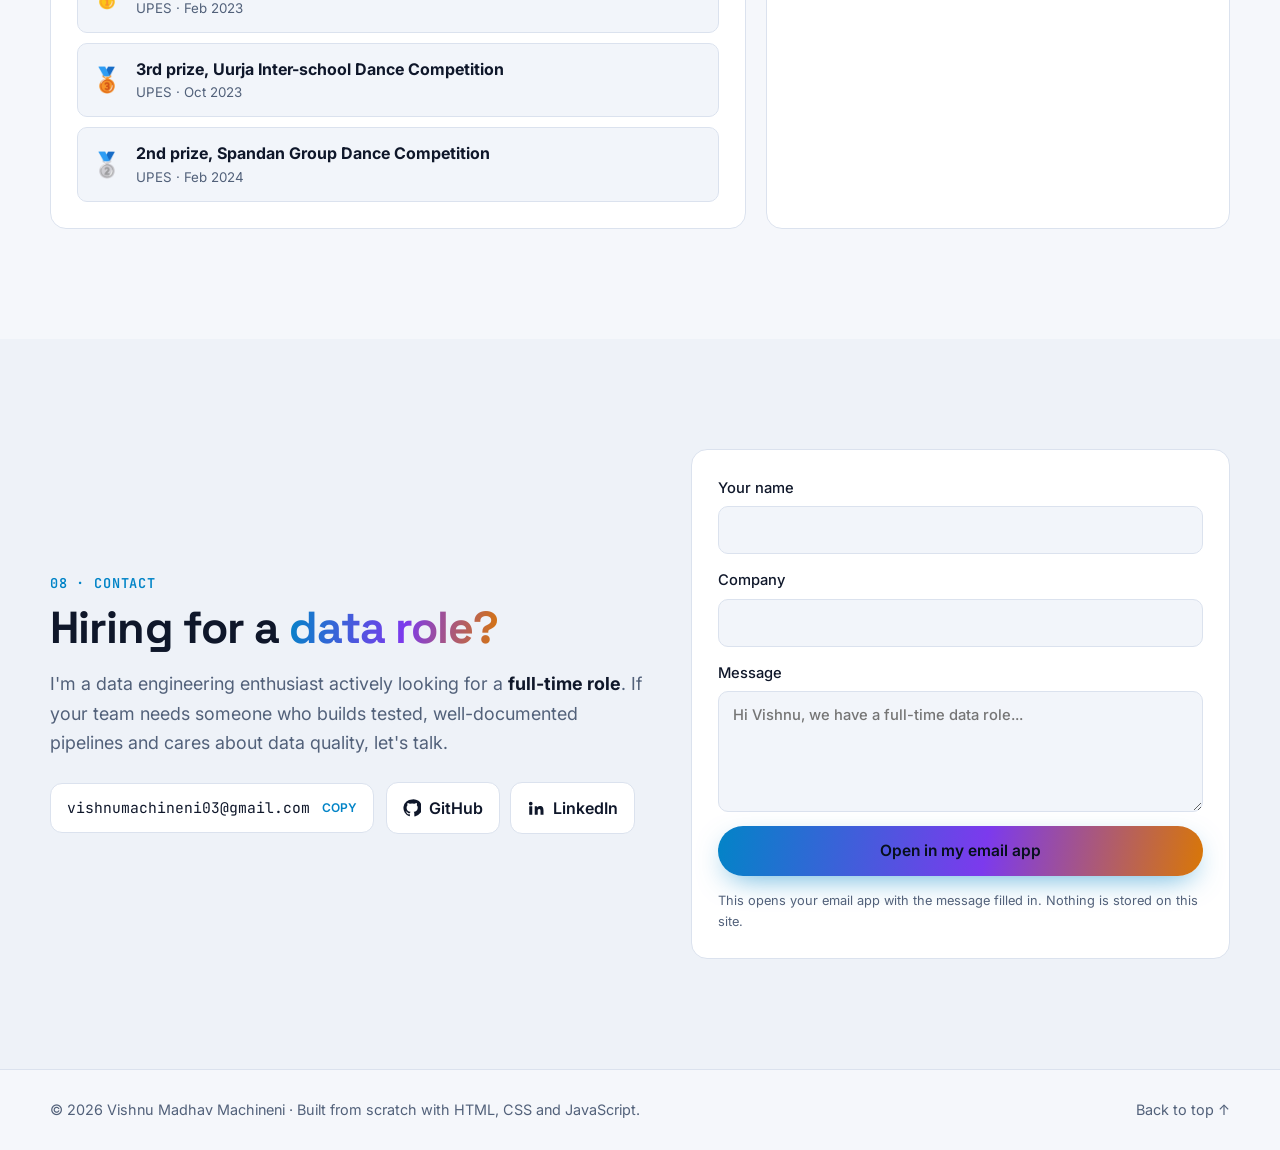
==== commit 6b7cd139: "Bump asset version so browsers load the updated data" ====
--- a/index.html
+++ b/index.html
@@ -20,7 +20,7 @@
   <link rel="preconnect" href="https://fonts.googleapis.com">
   <link rel="preconnect" href="https://fonts.gstatic.com" crossorigin>
   <link href="https://fonts.googleapis.com/css2?family=Inter:wght@400;500;600;700&family=JetBrains+Mono:wght@400;600&family=Space+Grotesk:wght@500;600;700&display=swap" rel="stylesheet">
-  <link rel="stylesheet" href="assets/css/style.css?v=20261022a">
+  <link rel="stylesheet" href="assets/css/style.css?v=20261023a">
 
   <script>
     // apply the saved or system theme before first paint
@@ -323,7 +323,7 @@
 
   <noscript><p class="noscript">This site works best with JavaScript enabled. Contact: vishnumachineni03@gmail.com</p></noscript>
 
-  <script src="assets/js/data.js?v=20261022a"></script>
-  <script src="assets/js/main.js?v=20261022a"></script>
+  <script src="assets/js/data.js?v=20261023a"></script>
+  <script src="assets/js/main.js?v=20261023a"></script>
 </body>
 </html>
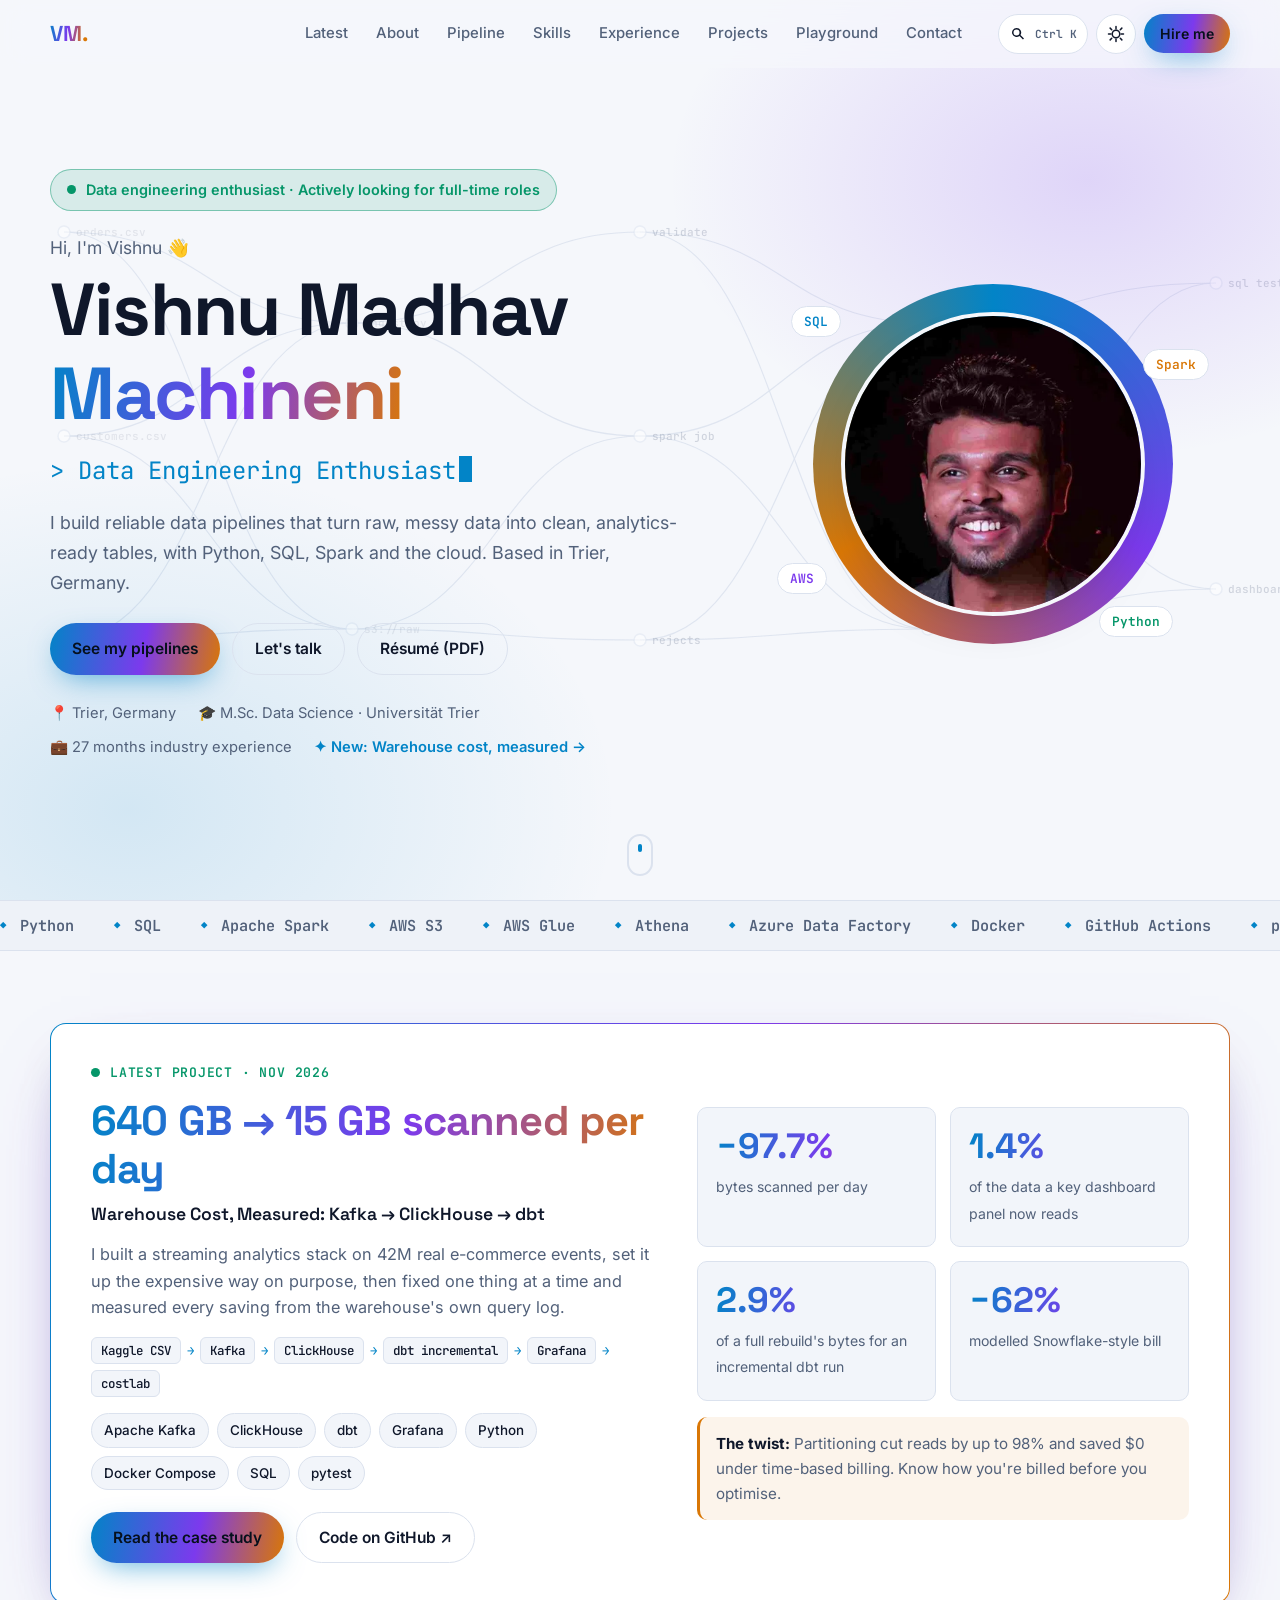
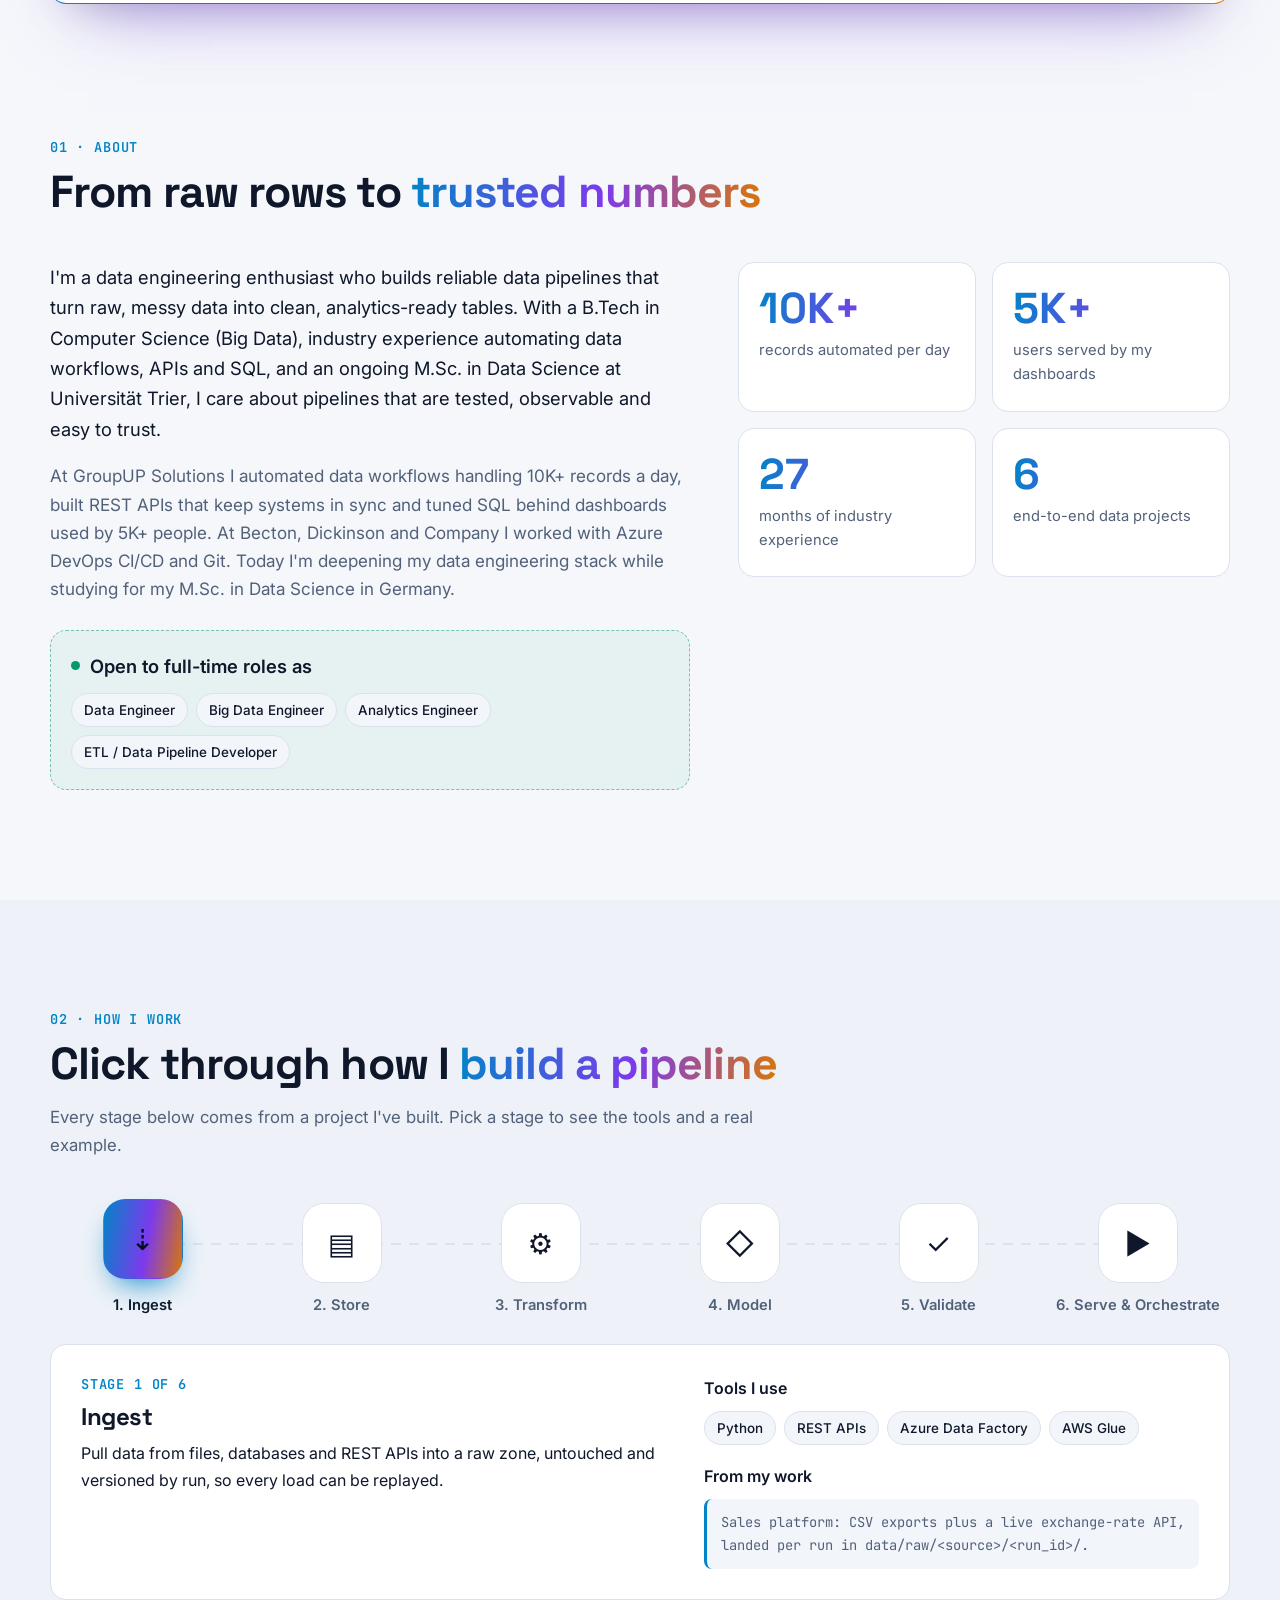
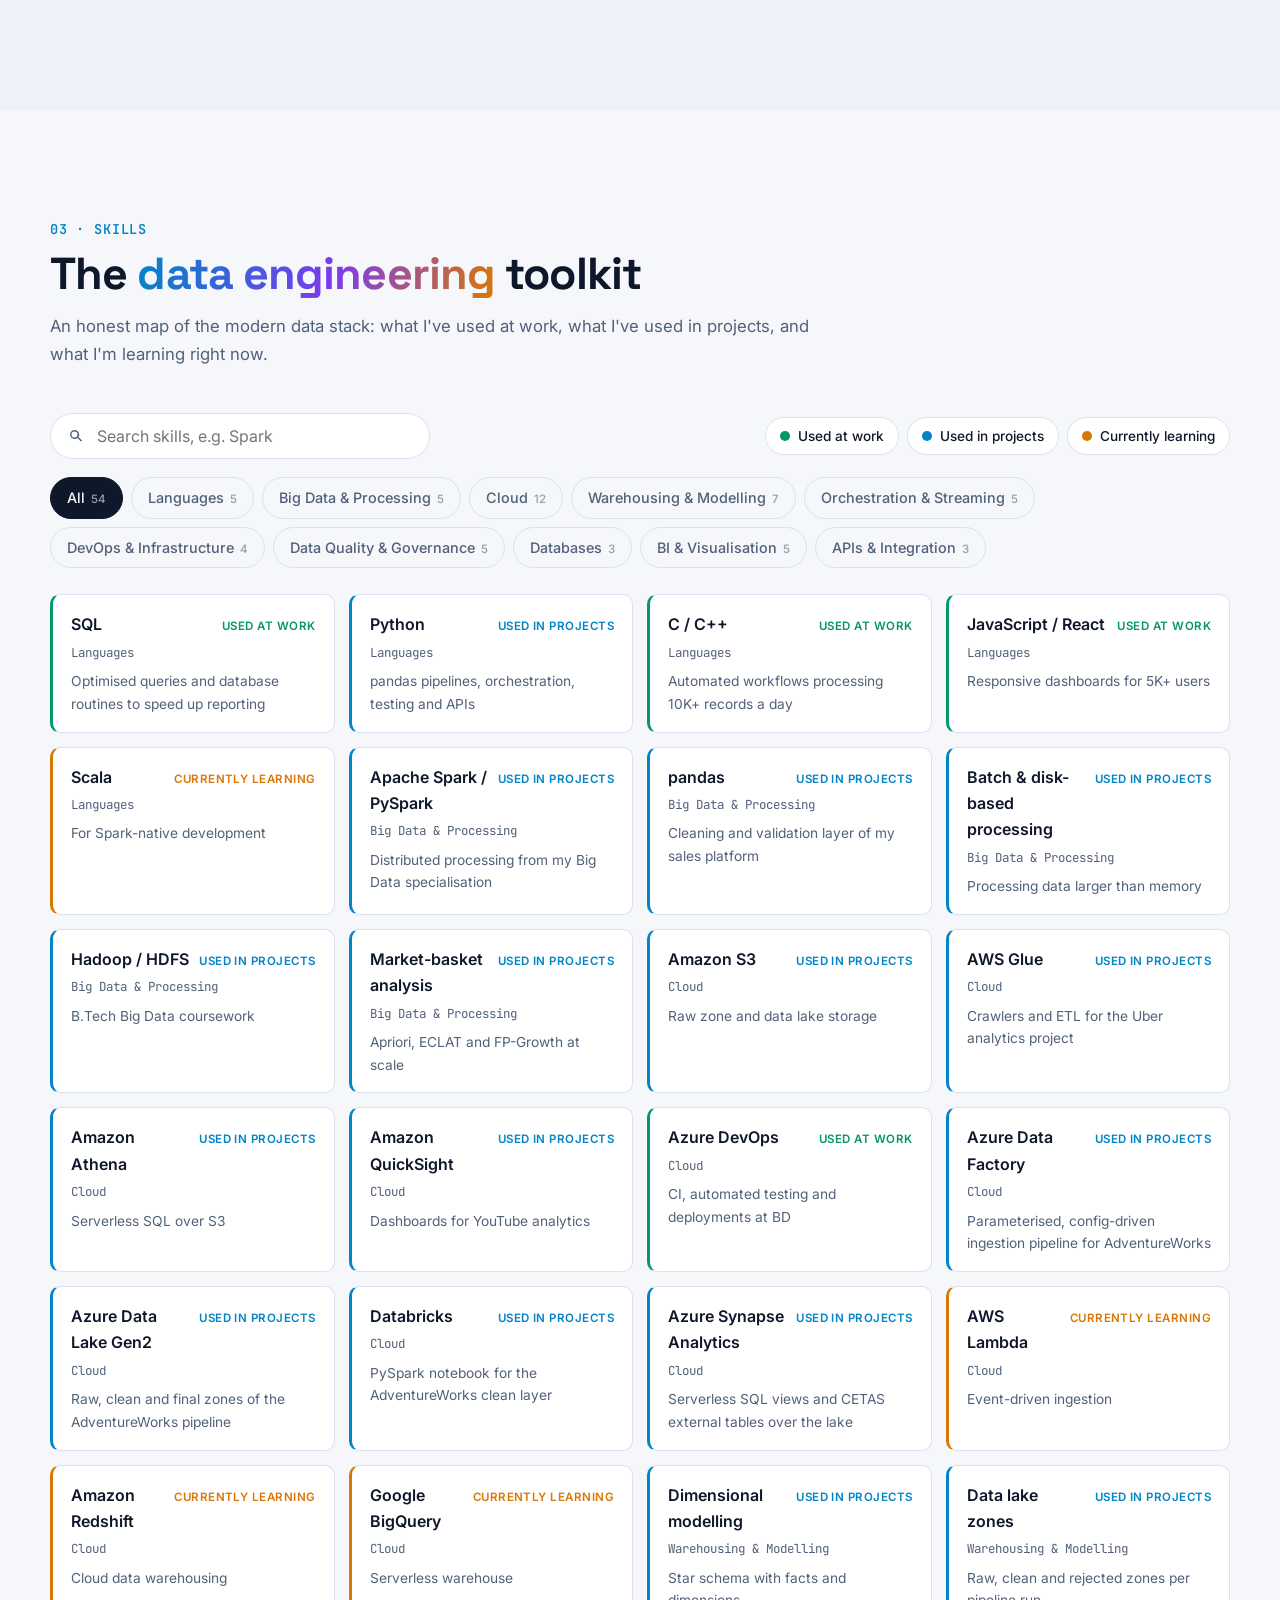
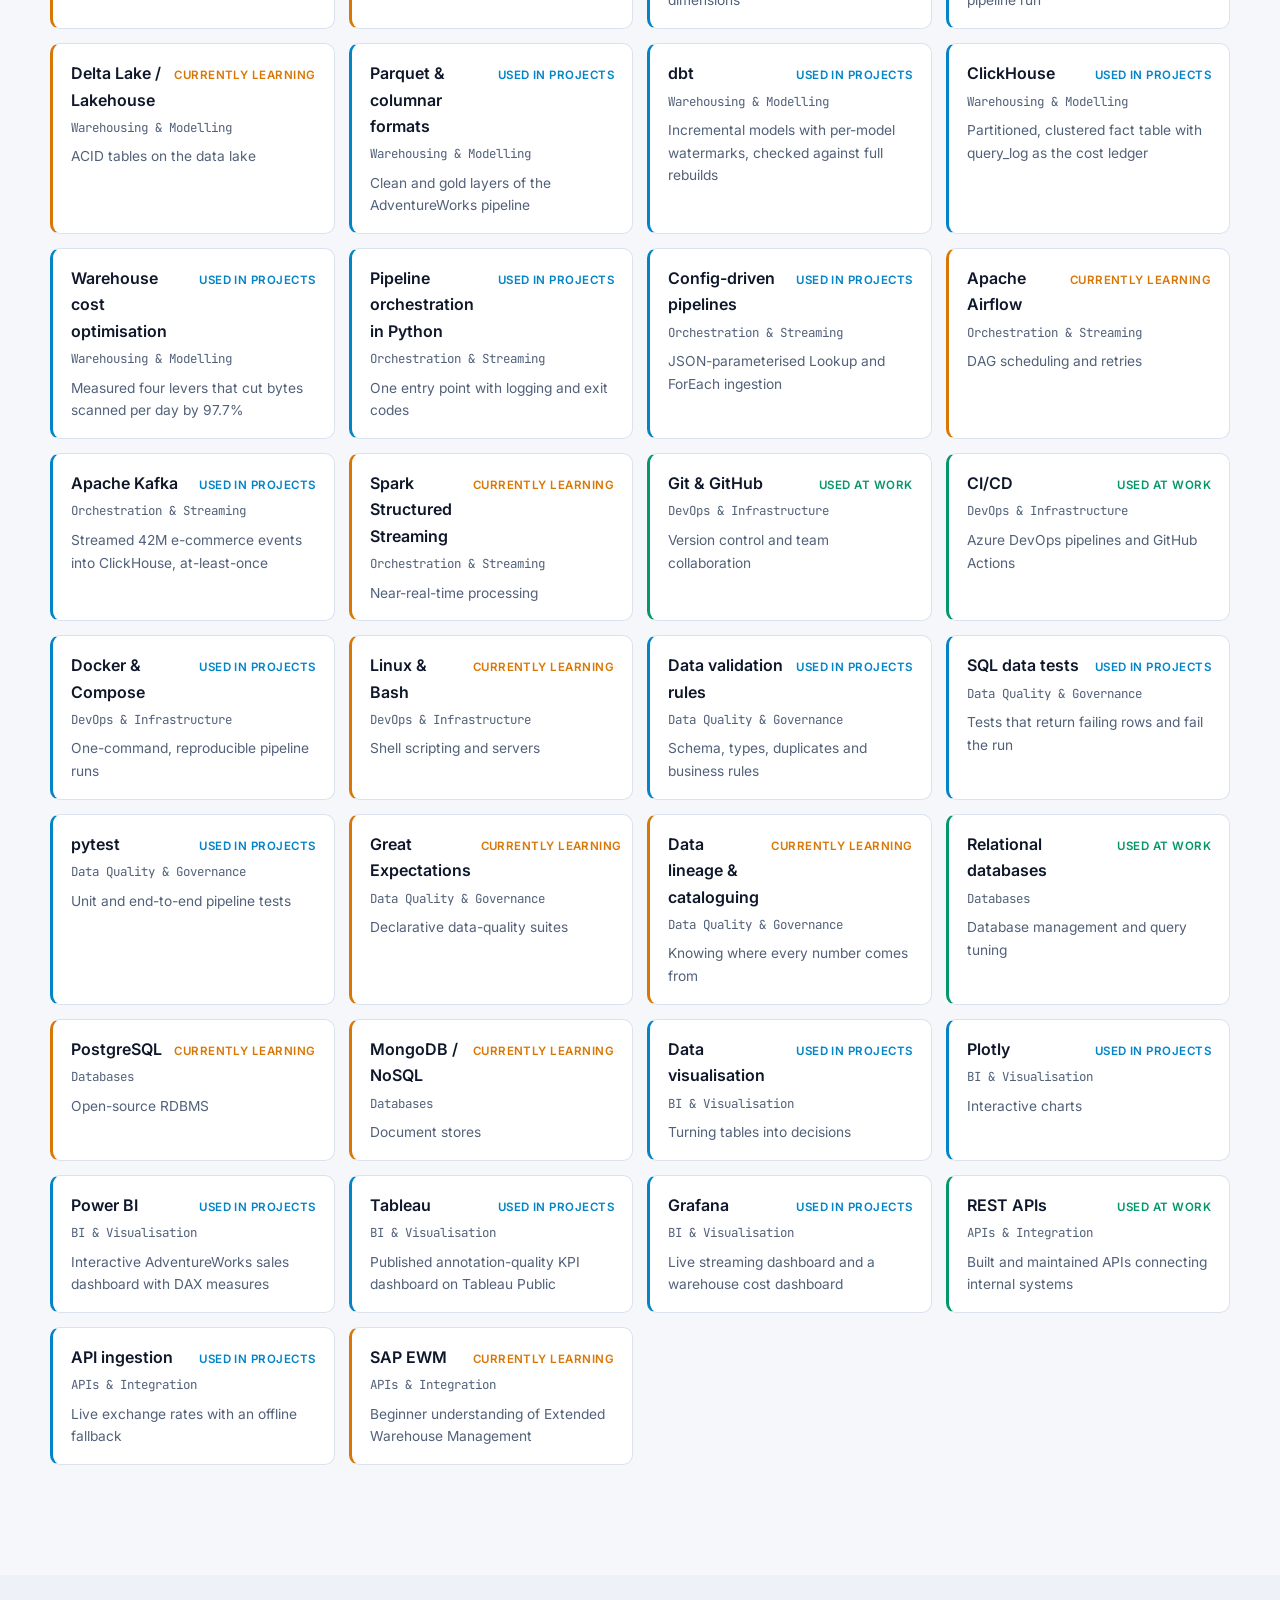
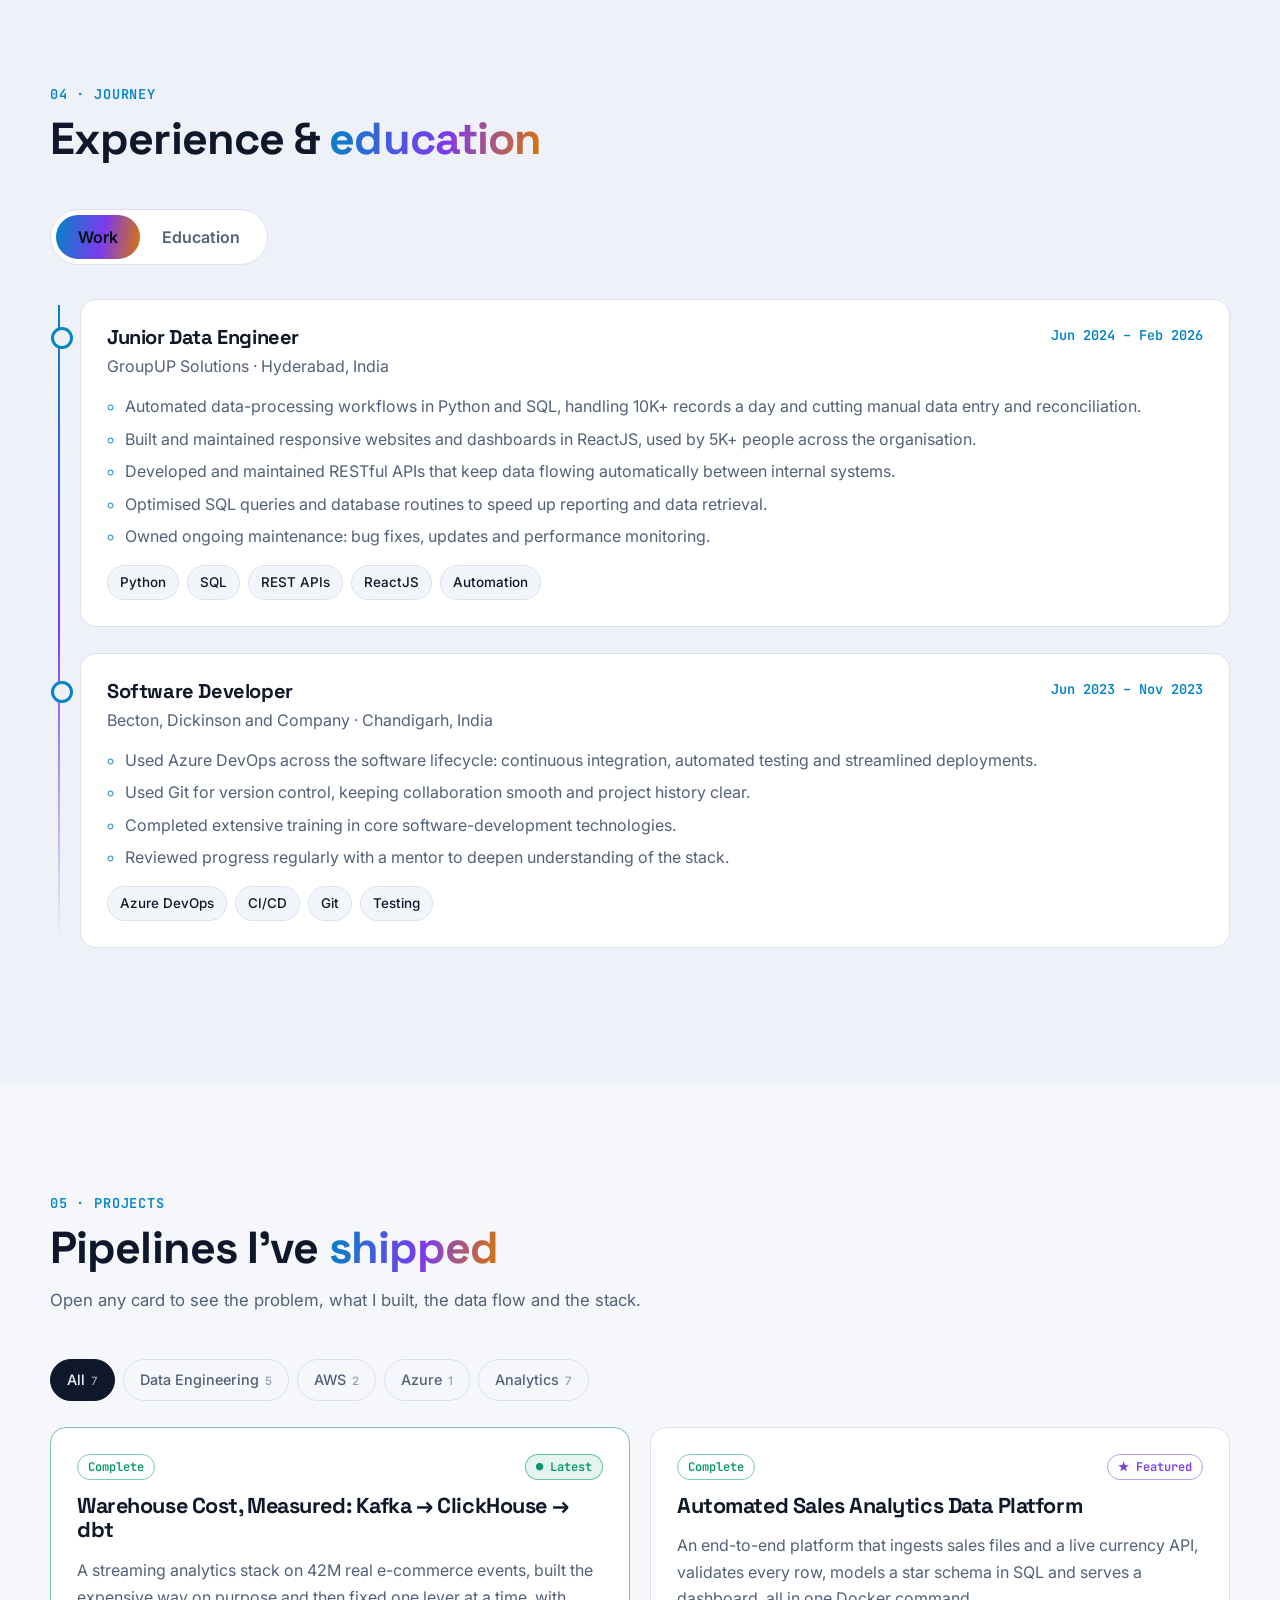
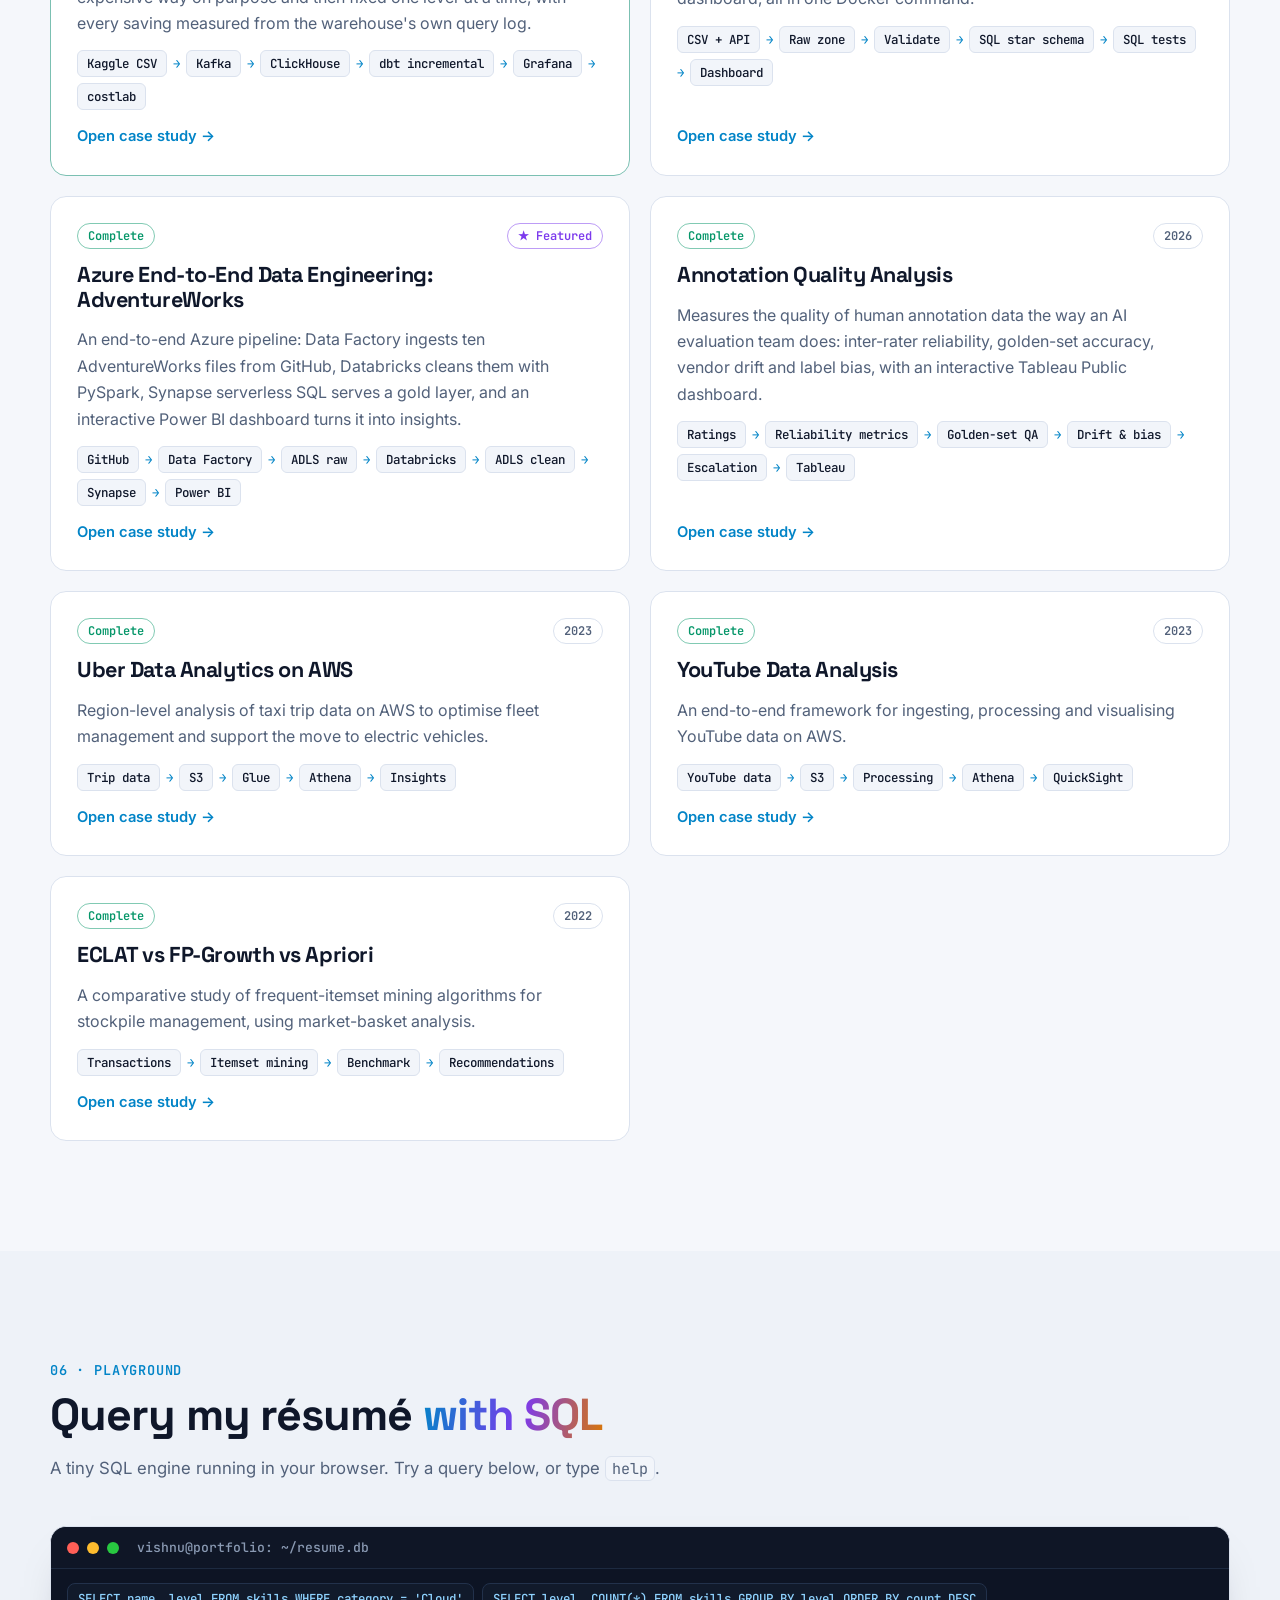
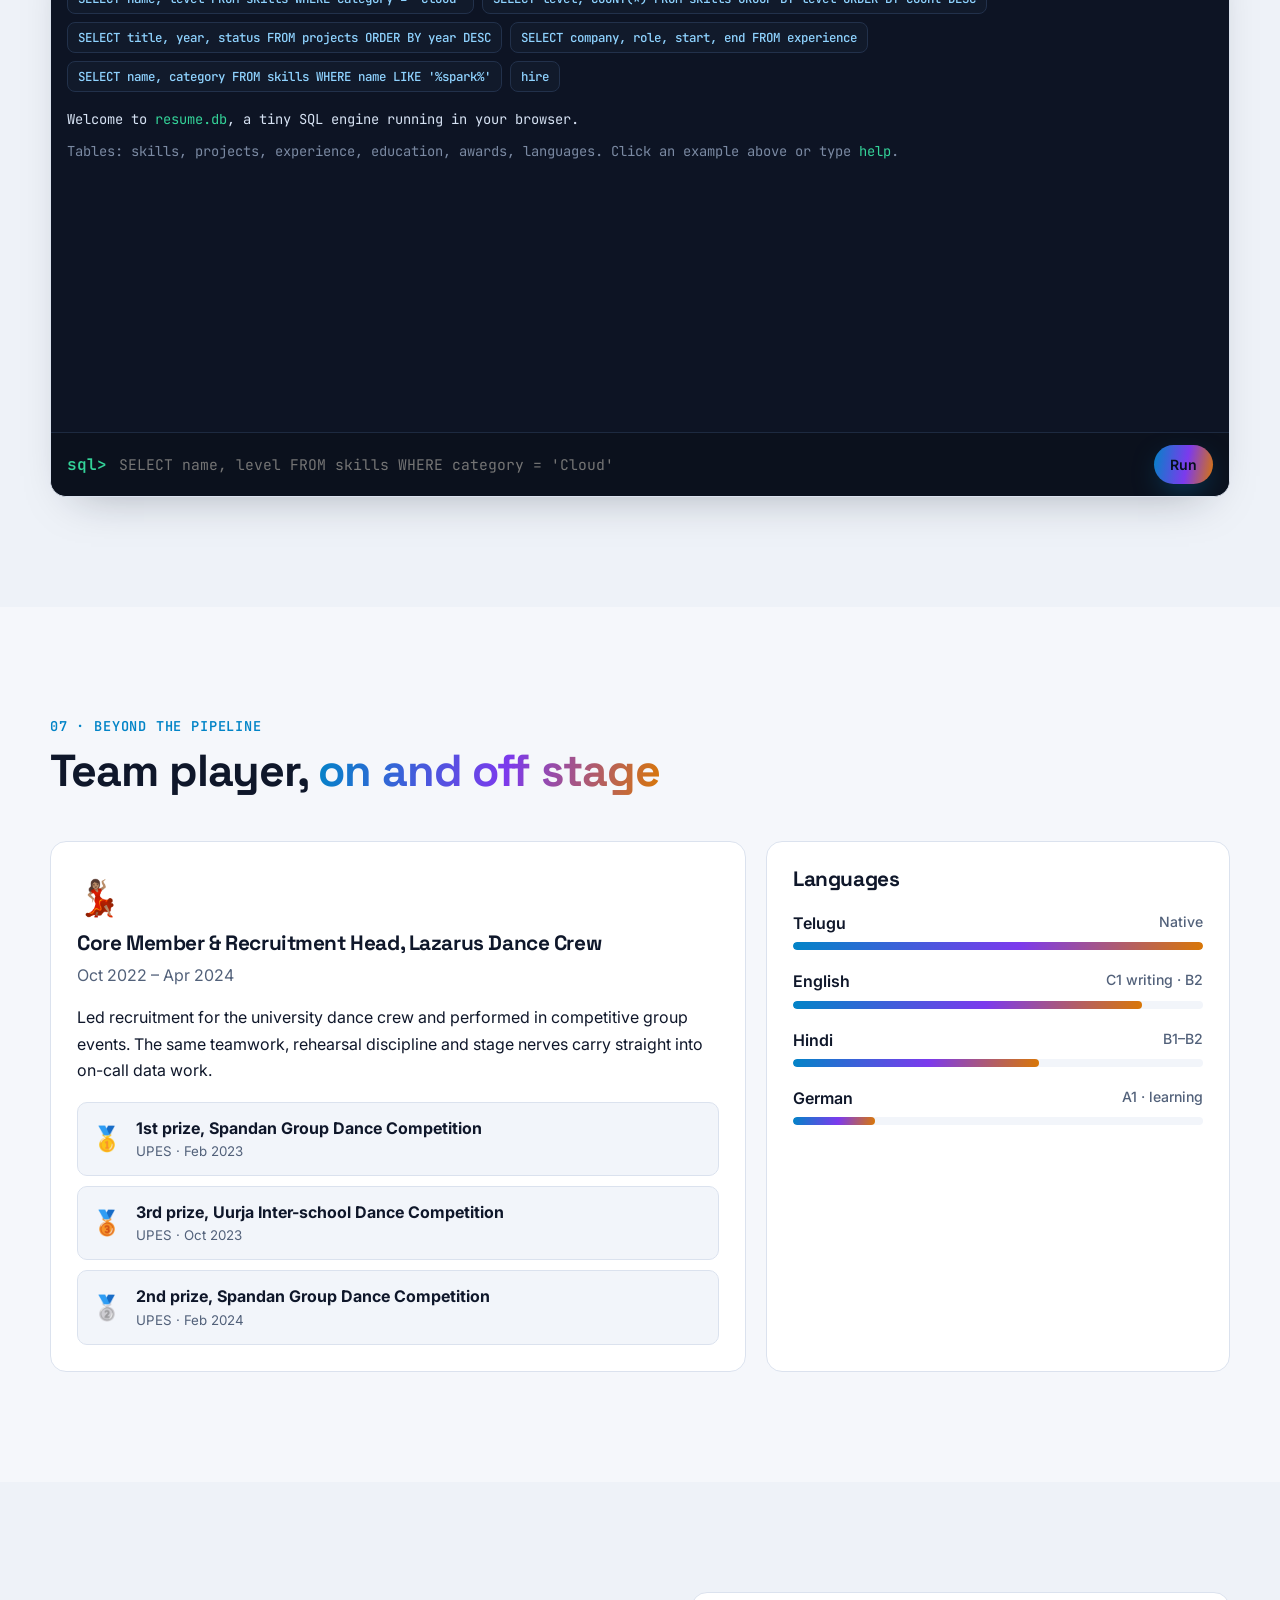
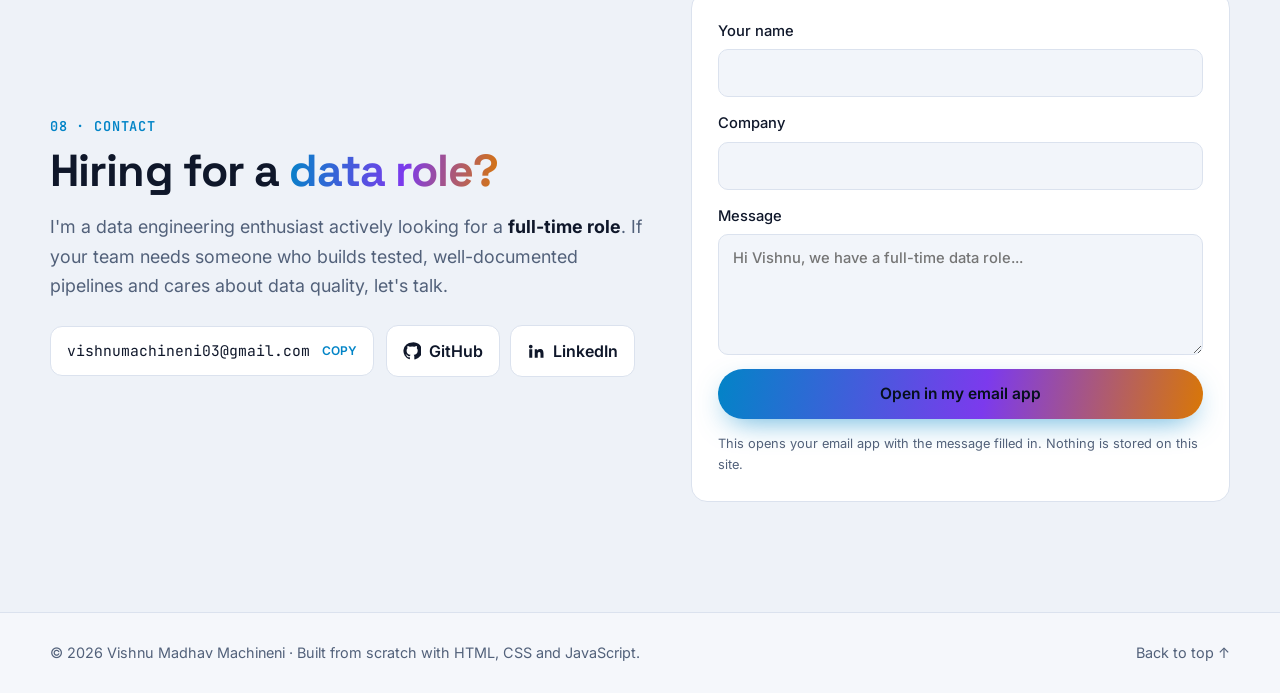
==== commit 6be21504: "Add a latest project spotlight and the warehouse cost project New section under the hero shows the p" ====
--- a/index.html
+++ b/index.html
@@ -20,7 +20,7 @@
   <link rel="preconnect" href="https://fonts.googleapis.com">
   <link rel="preconnect" href="https://fonts.gstatic.com" crossorigin>
   <link href="https://fonts.googleapis.com/css2?family=Inter:wght@400;500;600;700&family=JetBrains+Mono:wght@400;600&family=Space+Grotesk:wght@500;600;700&display=swap" rel="stylesheet">
-  <link rel="stylesheet" href="assets/css/style.css?v=20261023a">
+  <link rel="stylesheet" href="assets/css/style.css?v=20261121a">
 
   <script>
     // apply the saved or system theme before first paint
@@ -55,6 +55,7 @@
         <span class="logo__mark">VM</span><span class="logo__dot">.</span>
       </a>
       <nav class="nav__links" id="nav-links" aria-label="Primary">
+        <a href="#latest">Latest</a>
         <a href="#about">About</a>
         <a href="#pipeline">Pipeline</a>
         <a href="#skills">Skills</a>
@@ -108,6 +109,7 @@
             <li><span class="mono">📍</span> Trier, Germany</li>
             <li><span class="mono">🎓</span> M.Sc. Data Science · Universität Trier</li>
             <li><span class="mono">💼</span> 27 months industry experience</li>
+            <li><a class="hero__new" href="#latest"><span class="mono">✦</span> New: Warehouse cost, measured →</a></li>
           </ul>
         </div>
         <div class="hero__visual">
@@ -129,6 +131,13 @@
 
     <!-- MARQUEE -->
     <div class="marquee" aria-hidden="true"><div class="marquee__track" id="marquee"></div></div>
+
+    <!-- LATEST PROJECT -->
+    <section class="section section--latest" id="latest" aria-labelledby="latest-title">
+      <div class="container">
+        <article class="card card--glow spotlight reveal" id="spotlight"></article>
+      </div>
+    </section>
 
     <!-- ABOUT -->
     <section class="section" id="about">
@@ -323,7 +332,7 @@
 
   <noscript><p class="noscript">This site works best with JavaScript enabled. Contact: vishnumachineni03@gmail.com</p></noscript>
 
-  <script src="assets/js/data.js?v=20261023a"></script>
-  <script src="assets/js/main.js?v=20261023a"></script>
+  <script src="assets/js/data.js?v=20261121a"></script>
+  <script src="assets/js/main.js?v=20261121a"></script>
 </body>
 </html>
--- a/assets/css/style.css
+++ b/assets/css/style.css
@@ -306,6 +306,32 @@
 .flow b { color: var(--accent); font-weight: 400; }
 .project__more { margin-top: auto; align-self: flex-start; color: var(--accent); font-weight: 600; font-size: 0.92rem; background: none; border: 0; padding: 0; cursor: pointer; }
 .project__more::after { content: ""; position: absolute; inset: 0; }
+.badge--latest { color: var(--ok); border-color: color-mix(in srgb, var(--ok) 55%, transparent); background: color-mix(in srgb, var(--ok) 10%, transparent); }
+.project--latest { border-color: color-mix(in srgb, var(--ok) 45%, var(--border)); }
+
+/* ---------- latest project spotlight ---------- */
+.section--latest { padding: 72px 0 24px; }
+.spotlight {
+  display: grid; grid-template-columns: 1.15fr 1fr; gap: 40px; align-items: center; padding: 40px;
+  border: 1px solid transparent;
+  background: linear-gradient(var(--surface), var(--surface)) padding-box, var(--grad) border-box;
+  box-shadow: 0 30px 80px -40px color-mix(in srgb, var(--accent-2) 60%, transparent), var(--shadow);
+}
+.spotlight__copy { position: relative; display: grid; gap: 16px; align-content: start; }
+.spotlight__label { display: inline-flex; align-items: center; gap: 10px; margin: 0; font: 600 0.82rem var(--font-mono); letter-spacing: 0.06em; text-transform: uppercase; color: var(--ok); }
+.spotlight h2 { font-size: clamp(1.8rem, 3.6vw, 2.6rem); }
+.spotlight__title { margin: -6px 0 0; font: 600 1.1rem var(--font-head); }
+.spotlight__pitch { margin: 0; color: var(--muted); font-size: 1.02rem; }
+.spotlight__cta { display: flex; flex-wrap: wrap; gap: 12px; margin-top: 6px; }
+.spotlight__side { position: relative; display: grid; gap: 16px; }
+.spotlight__metrics { display: grid; grid-template-columns: 1fr 1fr; gap: 14px; }
+.spotlight__metric { padding: 20px 18px; border-radius: var(--radius-sm); background: var(--surface-2); border: 1px solid var(--border); }
+.spotlight__metric strong { display: block; font: 700 clamp(1.7rem, 3vw, 2.2rem)/1.05 var(--font-head); margin-bottom: 8px; }
+.spotlight__metric span { color: var(--muted); font-size: 0.88rem; }
+.spotlight__insight { margin: 0; padding: 14px 16px; border-radius: 10px; border-left: 3px solid var(--accent-3); background: color-mix(in srgb, var(--accent-3) 8%, transparent); color: var(--muted); font-size: 0.95rem; }
+.spotlight__insight strong { color: var(--text); }
+.hero__new { color: var(--accent); font-weight: 600; transition: color 0.2s; }
+.hero__new:hover { color: var(--text); }
 
 /* ---------- modal ---------- */
 dialog { color: var(--text); }
@@ -406,7 +432,7 @@
   .nav__burger { display: inline-flex; }
   .nav__actions { margin-left: auto; }
   #palette-btn kbd { display: none; }
-  .hero__grid, .about, .contact, .beyond, .pipe__panel { grid-template-columns: 1fr; }
+  .hero__grid, .about, .contact, .beyond, .pipe__panel, .spotlight { grid-template-columns: 1fr; }
   .hero__visual { order: -1; }
   .avatar { width: min(260px, 64vw); }
   .pipe__stages { grid-template-columns: repeat(3, 1fr); row-gap: 22px; }
@@ -421,6 +447,9 @@
   .stage__icon { width: 64px; height: 64px; font-size: 1.5rem; border-radius: 18px; }
   .pipe__panel { padding: 22px; }
   .card { padding: 20px; }
+  .spotlight { padding: 24px; gap: 26px; }
+  .spotlight__metric { padding: 16px 14px; }
+  .section--latest { padding: 56px 0 8px; }
   .modal__body { padding: 24px; }
   .console__out { height: 300px; }
   .orbit { font-size: 0.72rem; }
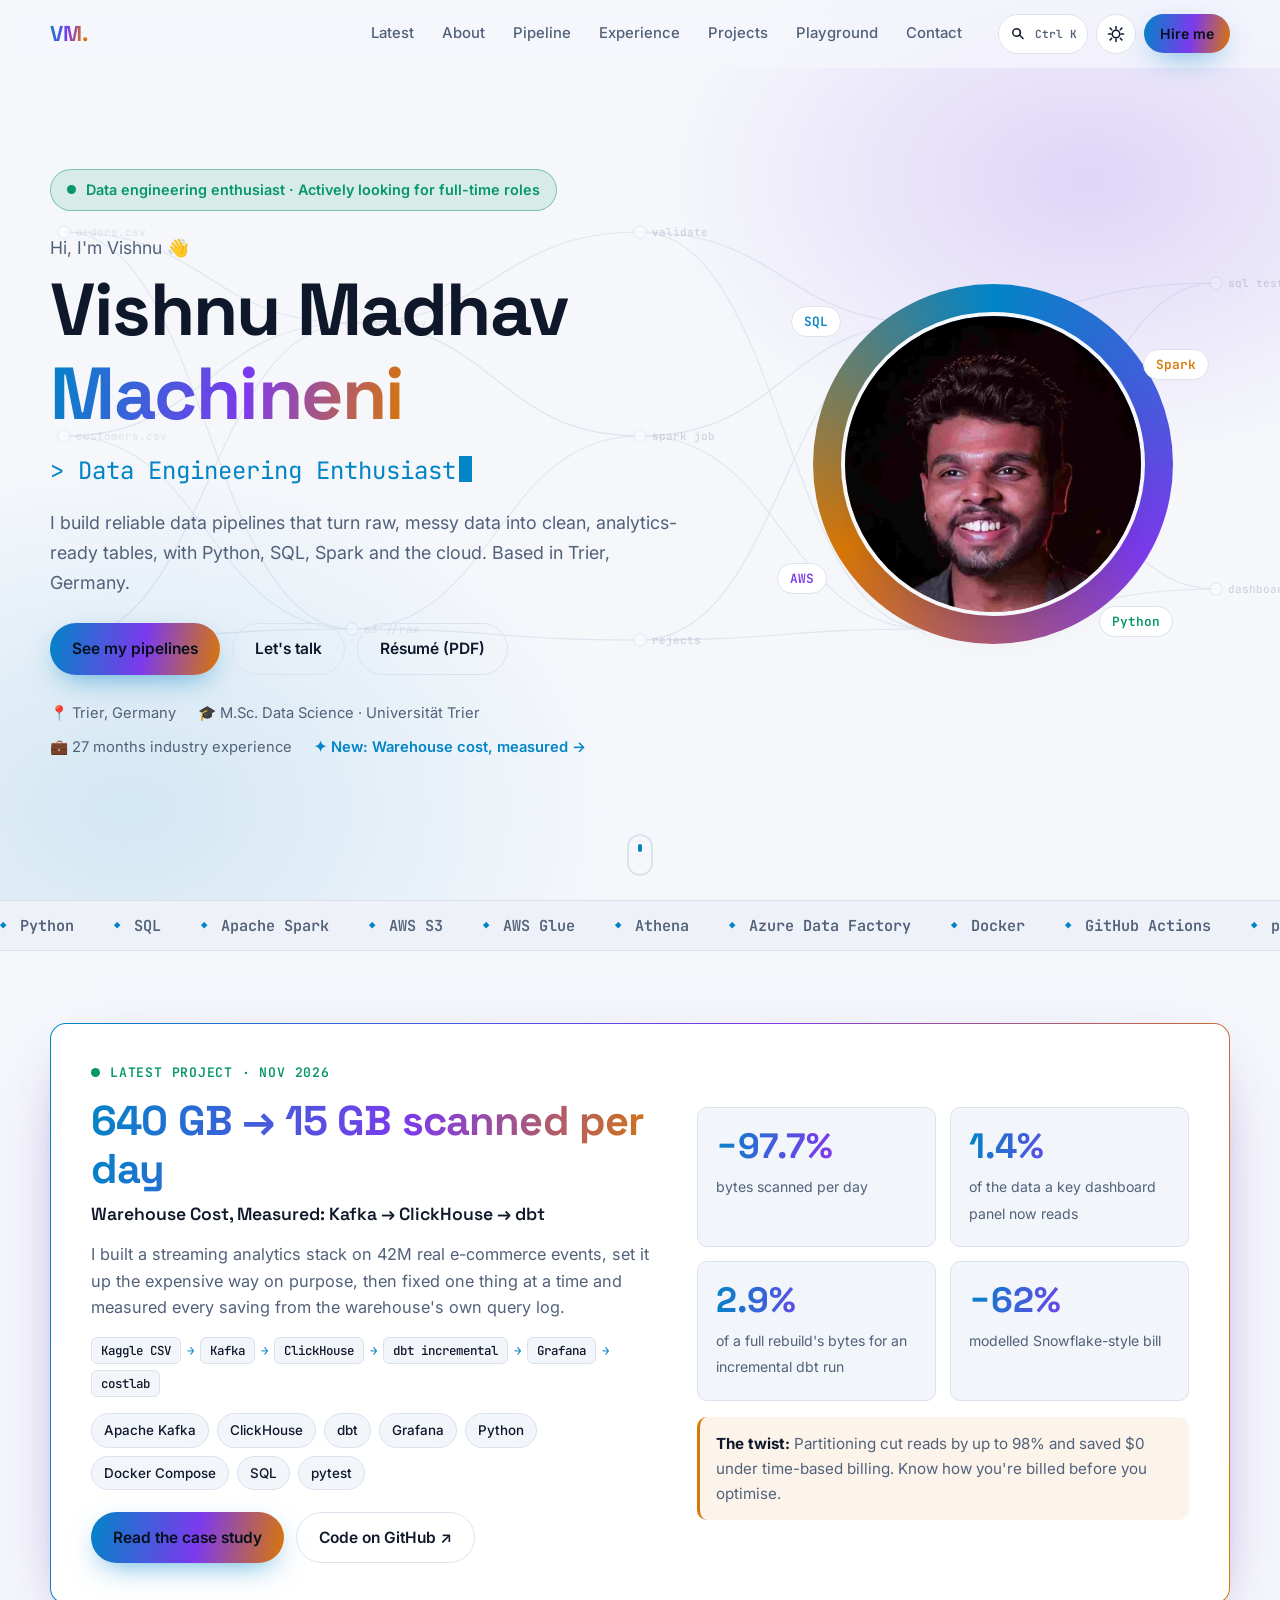
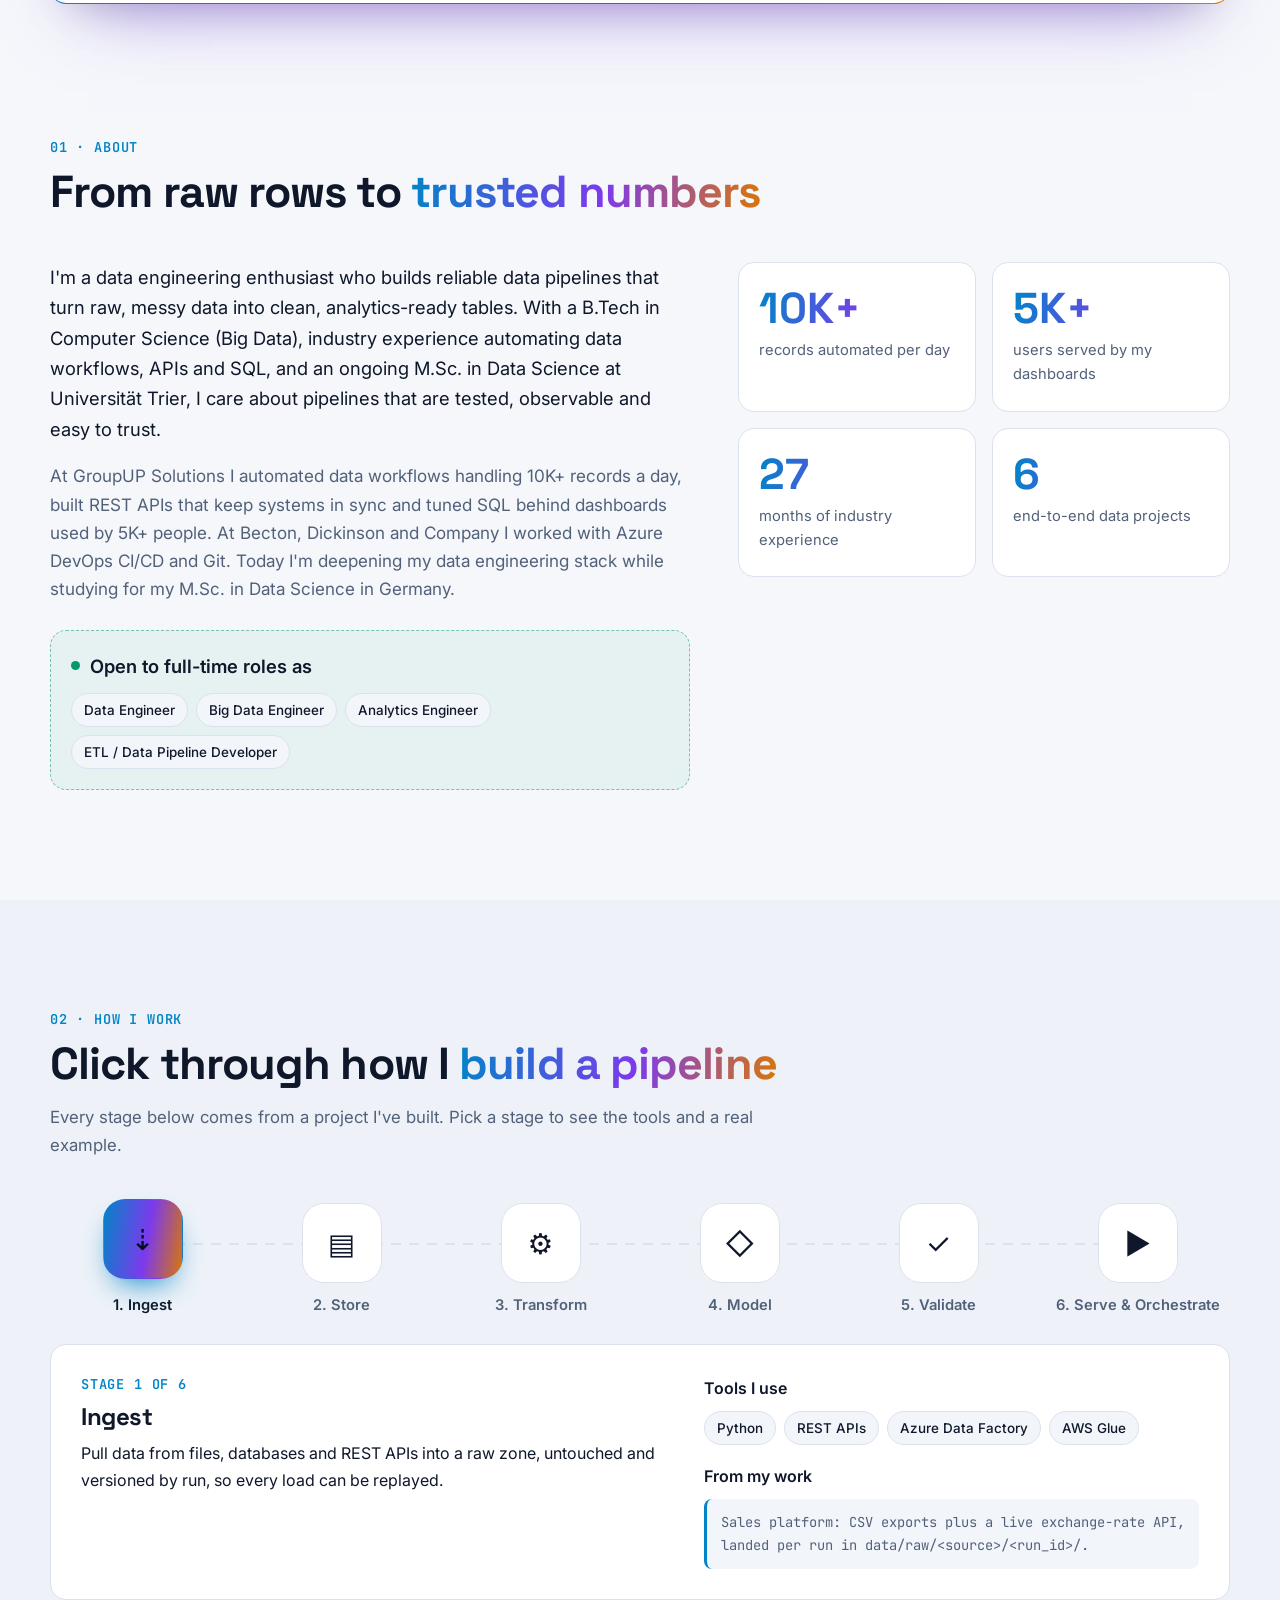
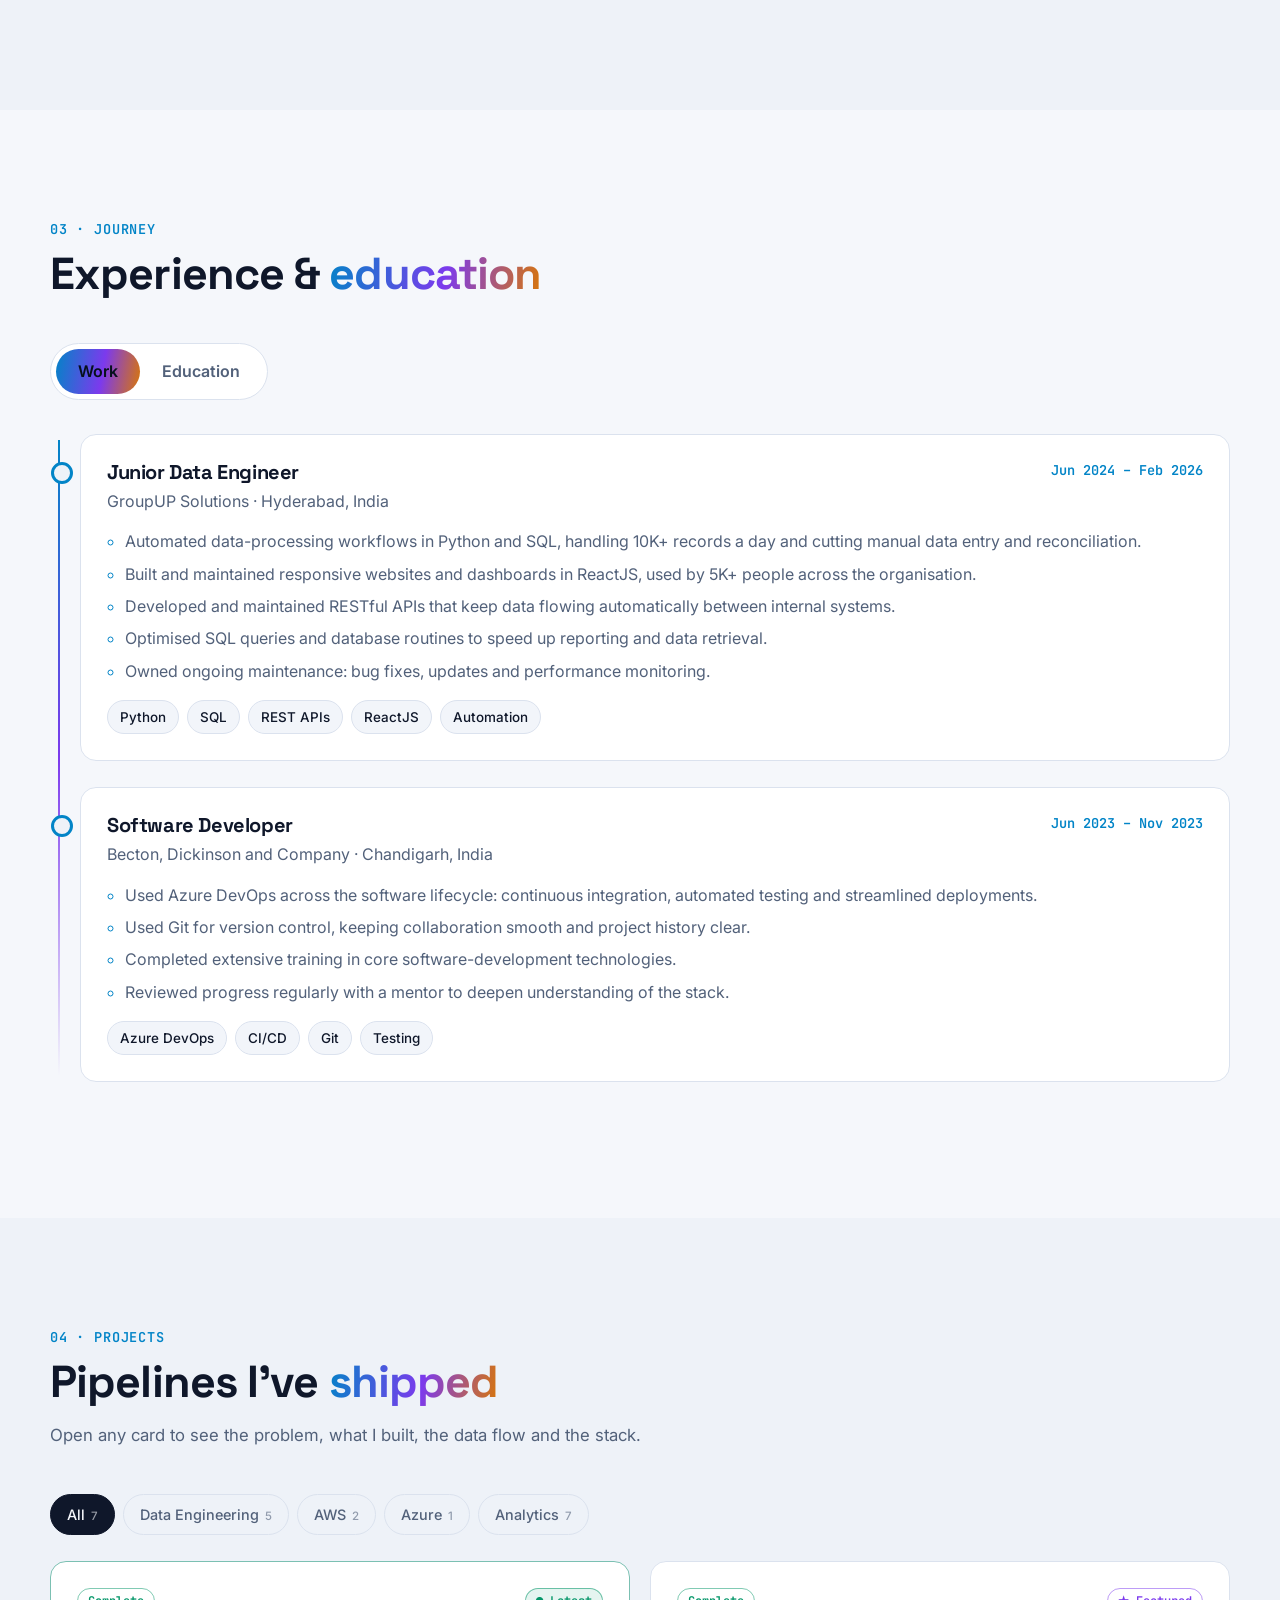
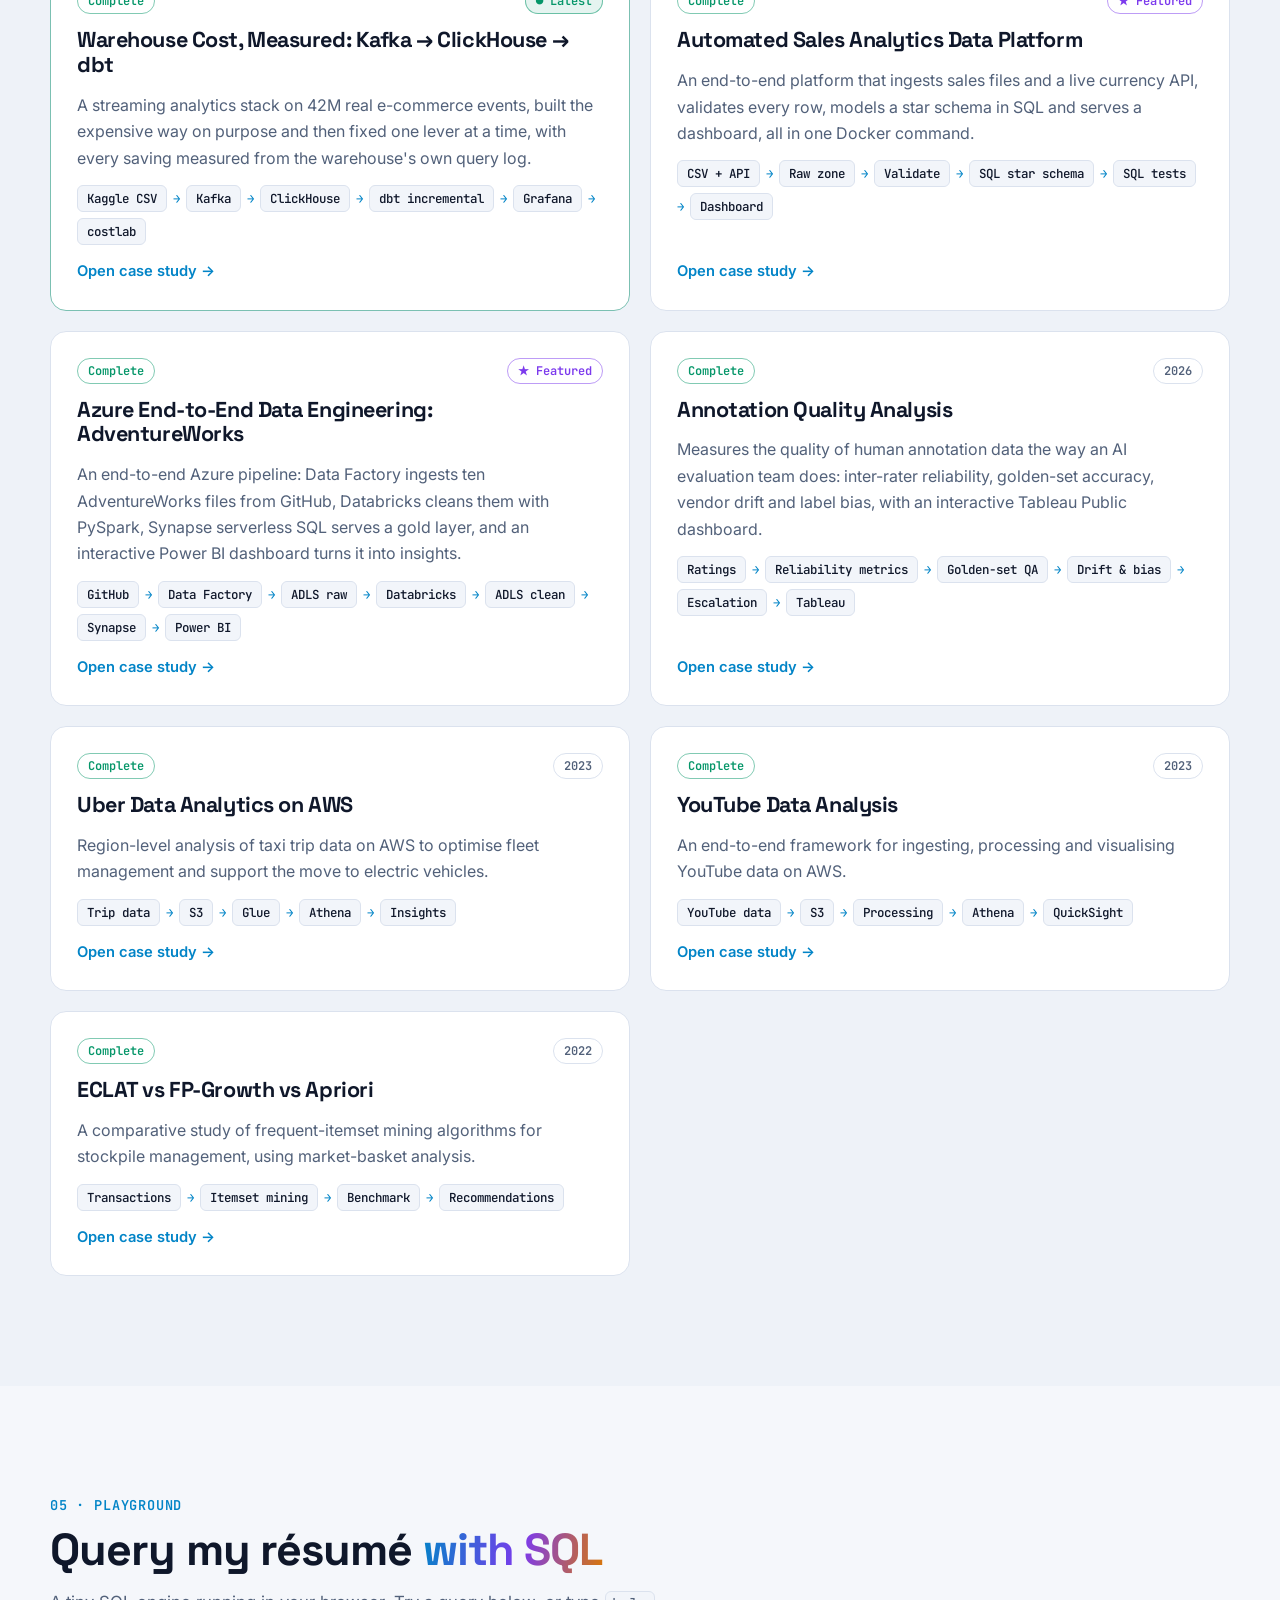
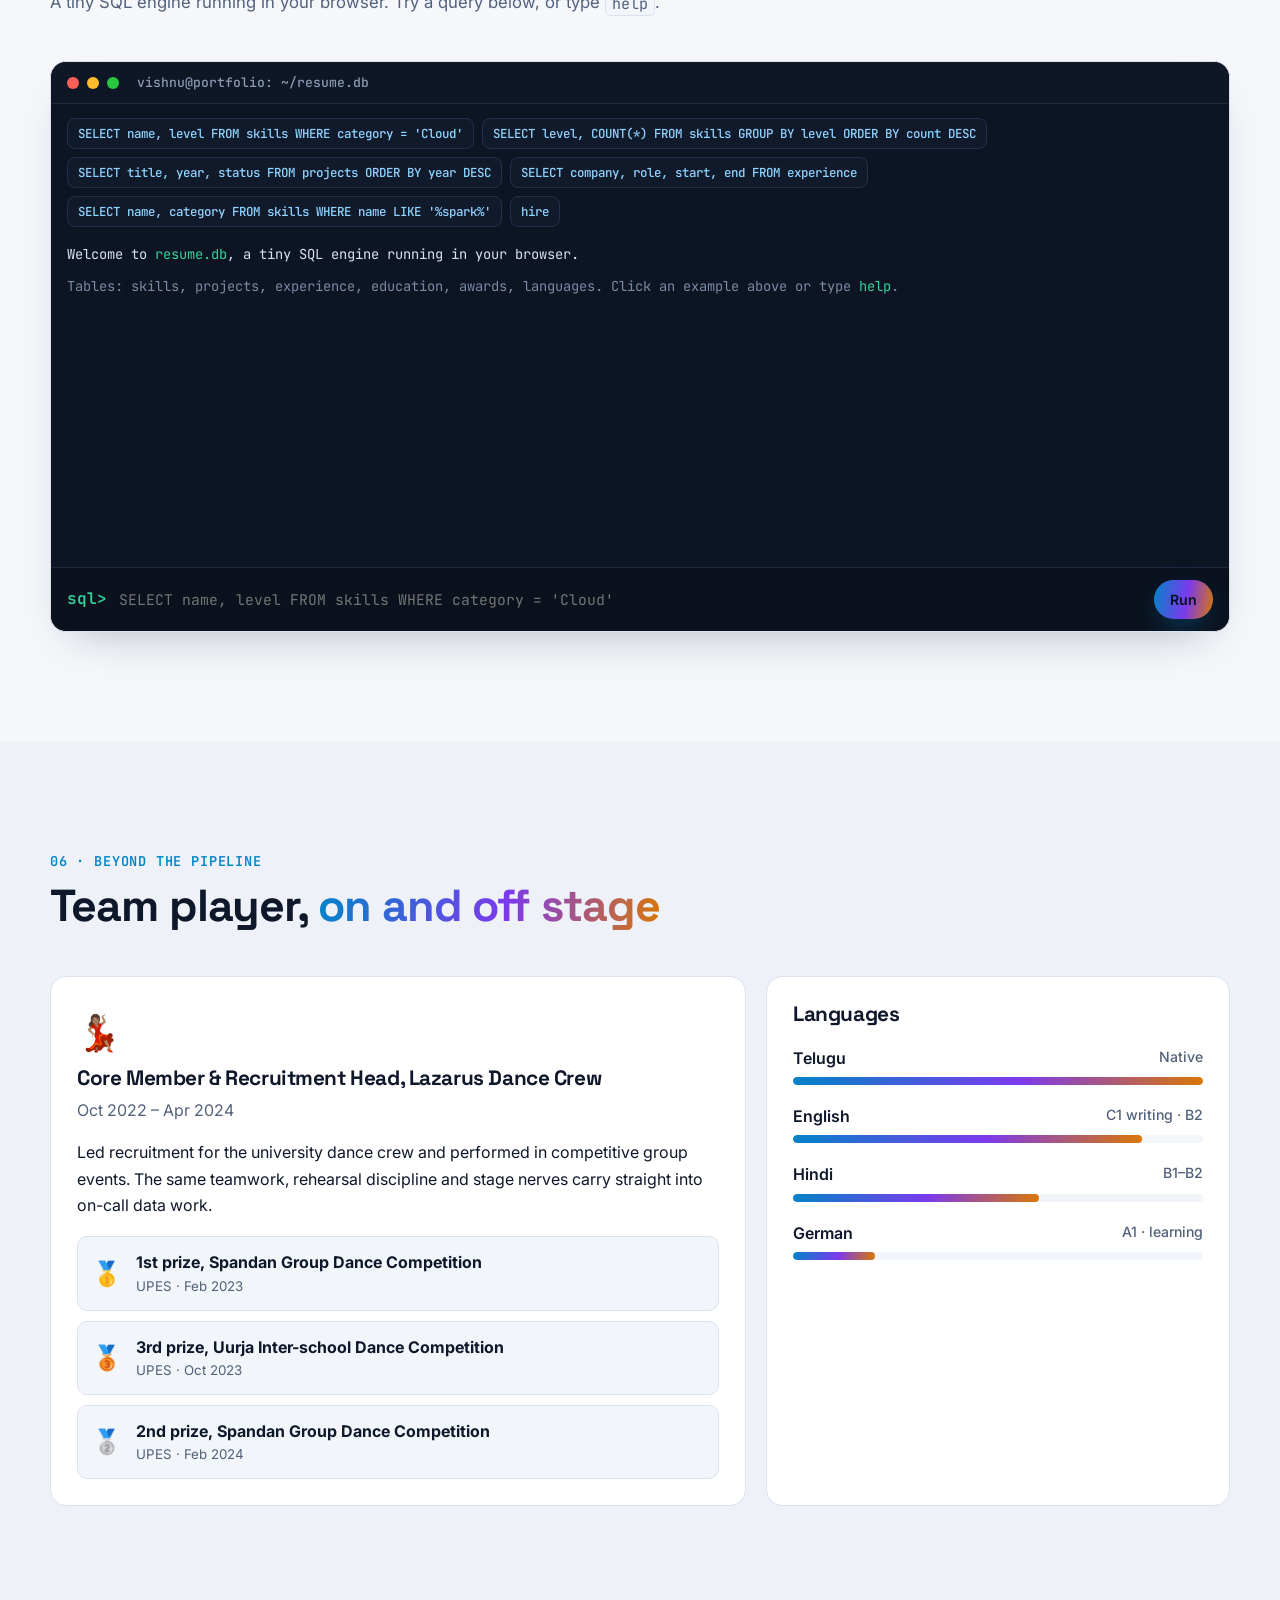
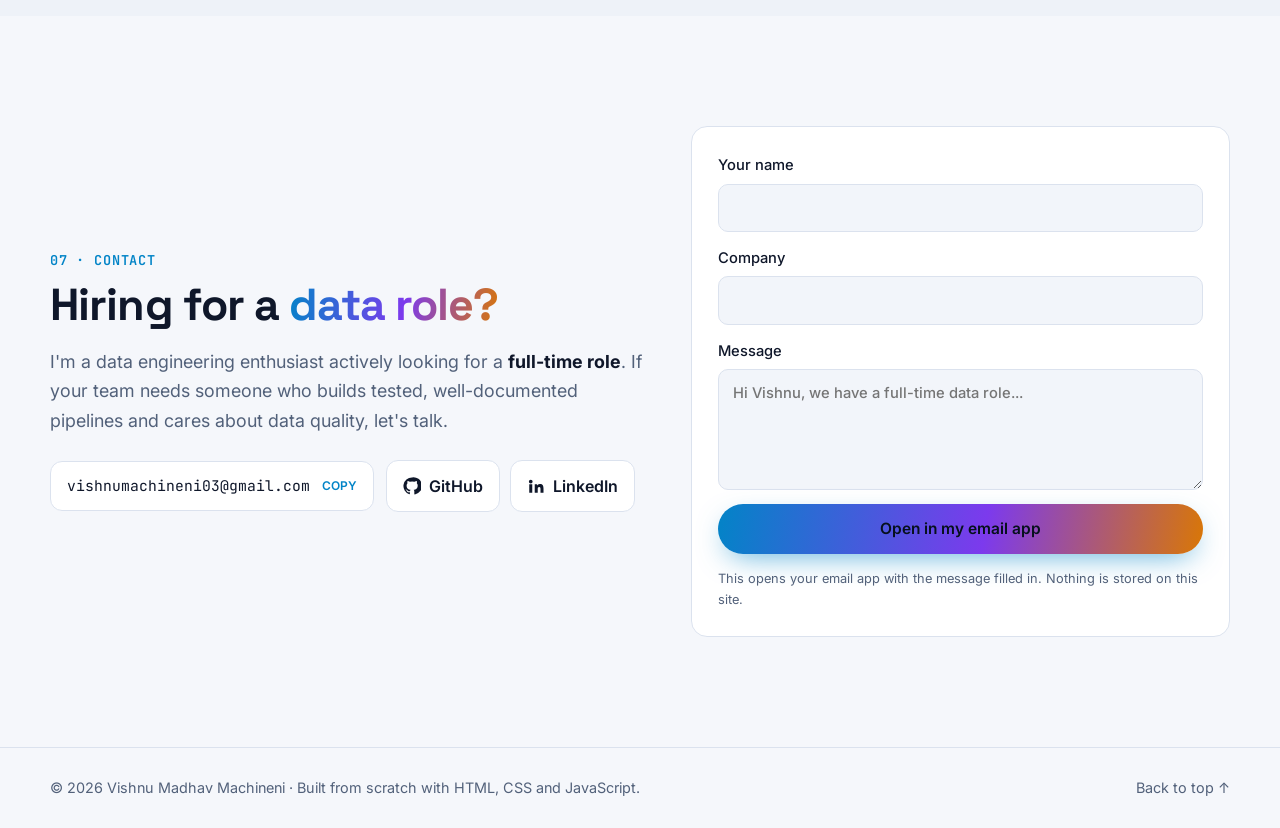
==== commit 5b41f1bb: "Remove the skills section The skills data stays in data.js: it still feeds the SQL playground and th" ====
--- a/index.html
+++ b/index.html
@@ -20,7 +20,7 @@
   <link rel="preconnect" href="https://fonts.googleapis.com">
   <link rel="preconnect" href="https://fonts.gstatic.com" crossorigin>
   <link href="https://fonts.googleapis.com/css2?family=Inter:wght@400;500;600;700&family=JetBrains+Mono:wght@400;600&family=Space+Grotesk:wght@500;600;700&display=swap" rel="stylesheet">
-  <link rel="stylesheet" href="assets/css/style.css?v=20261121a">
+  <link rel="stylesheet" href="assets/css/style.css?v=20261121b">
 
   <script>
     // apply the saved or system theme before first paint
@@ -58,7 +58,6 @@
         <a href="#latest">Latest</a>
         <a href="#about">About</a>
         <a href="#pipeline">Pipeline</a>
-        <a href="#skills">Skills</a>
         <a href="#experience">Experience</a>
         <a href="#projects">Projects</a>
         <a href="#playground">Playground</a>
@@ -180,32 +179,11 @@
       </div>
     </section>
 
-    <!-- SKILLS -->
-    <section class="section" id="skills">
-      <div class="container">
-        <header class="section__head reveal">
-          <p class="eyebrow">03 · Skills</p>
-          <h2>The <span class="grad">data engineering</span> toolkit</h2>
-          <p class="section__sub">An honest map of the modern data stack: what I've used at work, what I've used in projects, and what I'm learning right now.</p>
-        </header>
-        <div class="skills-tools reveal">
-          <label class="search">
-            <svg viewBox="0 0 24 24" aria-hidden="true"><path d="M10 4a6 6 0 1 0 3.9 10.6l4.7 4.7 1.4-1.4-4.7-4.7A6 6 0 0 0 10 4Zm0 2a4 4 0 1 1 0 8 4 4 0 0 1 0-8Z"/></svg>
-            <input id="skill-search" type="search" placeholder="Search skills, e.g. Spark" aria-label="Search skills">
-          </label>
-          <div class="legend" id="skill-legend" role="group" aria-label="Filter by experience level"></div>
-        </div>
-        <div class="filters reveal" id="skill-filters" role="group" aria-label="Filter by category"></div>
-        <div class="skills-grid" id="skills-grid"></div>
-        <p class="empty" id="skills-empty" hidden>No skills match that search.</p>
-      </div>
-    </section>
-
     <!-- EXPERIENCE -->
-    <section class="section section--alt" id="experience">
-      <div class="container">
-        <header class="section__head reveal">
-          <p class="eyebrow">04 · Journey</p>
+    <section class="section" id="experience">
+      <div class="container">
+        <header class="section__head reveal">
+          <p class="eyebrow">03 · Journey</p>
           <h2>Experience &amp; <span class="grad">education</span></h2>
         </header>
         <div class="tabs reveal" role="tablist" aria-label="Journey">
@@ -217,10 +195,10 @@
     </section>
 
     <!-- PROJECTS -->
-    <section class="section" id="projects">
-      <div class="container">
-        <header class="section__head reveal">
-          <p class="eyebrow">05 · Projects</p>
+    <section class="section section--alt" id="projects">
+      <div class="container">
+        <header class="section__head reveal">
+          <p class="eyebrow">04 · Projects</p>
           <h2>Pipelines I've <span class="grad">shipped</span></h2>
           <p class="section__sub">Open any card to see the problem, what I built, the data flow and the stack.</p>
         </header>
@@ -230,10 +208,10 @@
     </section>
 
     <!-- PLAYGROUND -->
-    <section class="section section--alt" id="playground">
-      <div class="container">
-        <header class="section__head reveal">
-          <p class="eyebrow">06 · Playground</p>
+    <section class="section" id="playground">
+      <div class="container">
+        <header class="section__head reveal">
+          <p class="eyebrow">05 · Playground</p>
           <h2>Query my résumé <span class="grad">with SQL</span></h2>
           <p class="section__sub">A tiny SQL engine running in your browser. Try a query below, or type <code>help</code>.</p>
         </header>
@@ -254,10 +232,10 @@
     </section>
 
     <!-- BEYOND -->
-    <section class="section" id="beyond">
-      <div class="container">
-        <header class="section__head reveal">
-          <p class="eyebrow">07 · Beyond the pipeline</p>
+    <section class="section section--alt" id="beyond">
+      <div class="container">
+        <header class="section__head reveal">
+          <p class="eyebrow">06 · Beyond the pipeline</p>
           <h2>Team player, <span class="grad">on and off stage</span></h2>
         </header>
         <div class="beyond reveal">
@@ -277,11 +255,11 @@
     </section>
 
     <!-- CONTACT -->
-    <section class="section section--alt" id="contact">
+    <section class="section" id="contact">
       <div class="container">
         <div class="contact reveal">
           <div class="contact__copy">
-            <p class="eyebrow">08 · Contact</p>
+            <p class="eyebrow">07 · Contact</p>
             <h2>Hiring for a <span class="grad">data role?</span></h2>
             <p class="contact__lead">
               I'm a data engineering enthusiast actively looking for a <strong>full-time role</strong>. If your team needs someone who
@@ -332,7 +310,7 @@
 
   <noscript><p class="noscript">This site works best with JavaScript enabled. Contact: vishnumachineni03@gmail.com</p></noscript>
 
-  <script src="assets/js/data.js?v=20261121a"></script>
-  <script src="assets/js/main.js?v=20261121a"></script>
+  <script src="assets/js/data.js?v=20261121b"></script>
+  <script src="assets/js/main.js?v=20261121b"></script>
 </body>
 </html>
--- a/assets/css/style.css
+++ b/assets/css/style.css
@@ -240,38 +240,12 @@
 .fade-in { animation: fadeIn 0.45s ease; }
 @keyframes fadeIn { from { opacity: 0; transform: translateY(8px); } to { opacity: 1; transform: none; } }
 
-/* ---------- skills ---------- */
-.skills-tools { display: flex; flex-wrap: wrap; gap: 16px; align-items: center; justify-content: space-between; margin-bottom: 18px; }
-.search { display: flex; align-items: center; gap: 10px; padding: 0 16px; height: 46px; border-radius: 999px; background: var(--surface); border: 1px solid var(--border); flex: 1 1 260px; max-width: 380px; }
-.search:focus-within { border-color: var(--accent); }
-.search svg { width: 18px; height: 18px; fill: var(--muted); flex: none; }
-.search input { border: 0; background: none; color: var(--text); font: inherit; width: 100%; outline: none; }
-.legend { display: flex; flex-wrap: wrap; gap: 8px; }
-.level-toggle { display: inline-flex; align-items: center; gap: 8px; padding: 7px 14px; border-radius: 999px; border: 1px solid var(--border); background: var(--surface); cursor: pointer; font-size: 0.85rem; font-weight: 500; transition: opacity 0.2s, border-color 0.2s; }
-.level-toggle[aria-pressed="false"] { opacity: 0.45; }
-.level-dot { width: 10px; height: 10px; border-radius: 50%; }
-.lv-production { --lv: var(--ok); }
-.lv-projects { --lv: var(--accent); }
-.lv-learning { --lv: var(--accent-3); }
-.level-dot { background: var(--lv); }
+/* ---------- filters (projects) ---------- */
 .filters { display: flex; flex-wrap: wrap; gap: 8px; margin-bottom: 26px; }
 .filter { padding: 8px 16px; border-radius: 999px; border: 1px solid var(--border); background: transparent; cursor: pointer; font-size: 0.9rem; font-weight: 500; color: var(--muted); transition: all 0.2s; }
 .filter:hover { color: var(--text); border-color: var(--accent); }
 .filter.is-active { background: var(--text); color: var(--bg); border-color: var(--text); }
 .filter .count { opacity: 0.6; margin-left: 6px; font-size: 0.8em; }
-.skills-grid { display: grid; grid-template-columns: repeat(auto-fill, minmax(240px, 1fr)); gap: 14px; }
-.skill {
-  padding: 16px 18px; border-radius: var(--radius-sm); background: var(--surface); border: 1px solid var(--border);
-  border-left: 3px solid var(--lv); position: relative; overflow: hidden; transition: transform 0.2s, border-color 0.2s;
-  animation: fadeIn 0.35s ease both;
-}
-.skill:hover { transform: translateY(-3px); }
-.skill__top { display: flex; justify-content: space-between; gap: 10px; align-items: baseline; }
-.skill__name { font-weight: 600; }
-.skill__lvl { font-size: 0.72rem; font-weight: 600; color: var(--lv); white-space: nowrap; text-transform: uppercase; letter-spacing: 0.04em; }
-.skill__cat { font-size: 0.78rem; color: var(--muted); font-family: var(--font-mono); }
-.skill__note { font-size: 0.86rem; color: var(--muted); margin: 6px 0 0; }
-.empty { color: var(--muted); text-align: center; padding: 30px; }
 
 /* ---------- timeline ---------- */
 .tabs { display: inline-flex; padding: 5px; border-radius: 999px; background: var(--surface); border: 1px solid var(--border); margin-bottom: 34px; }
